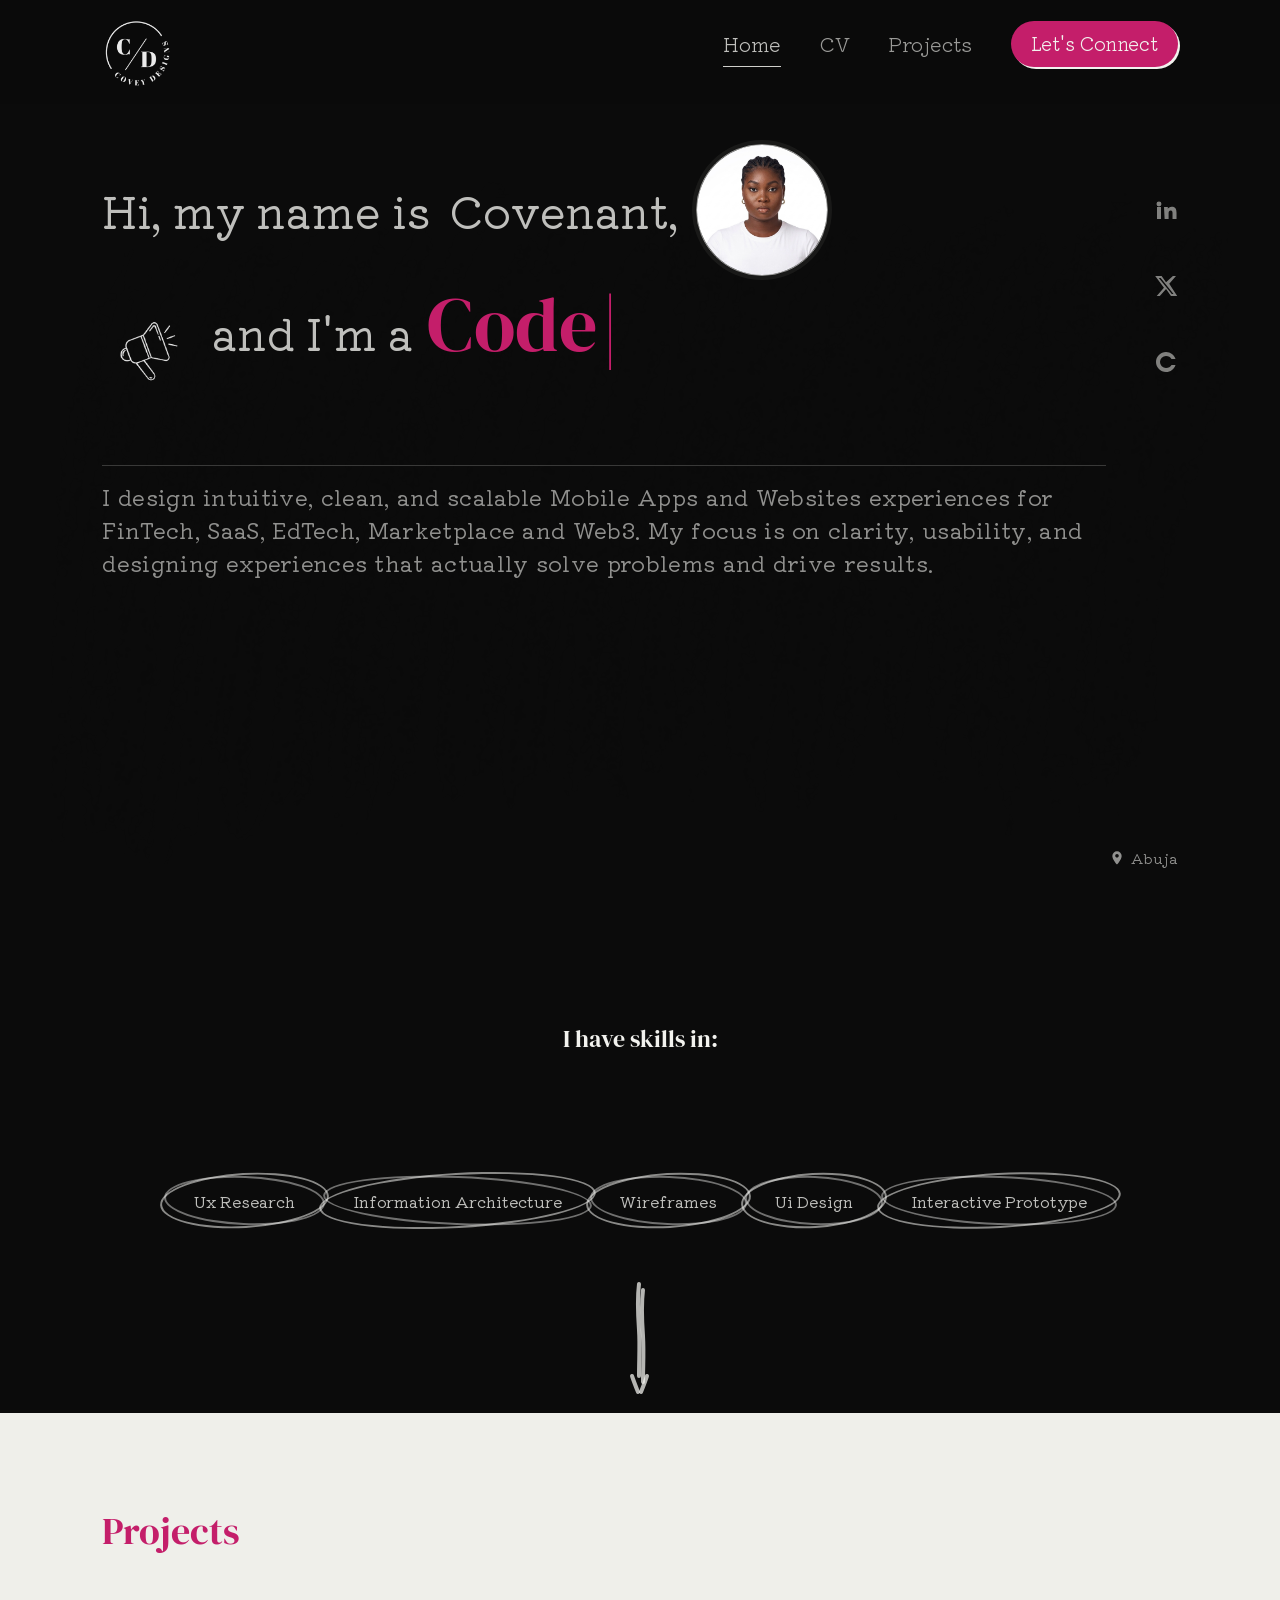
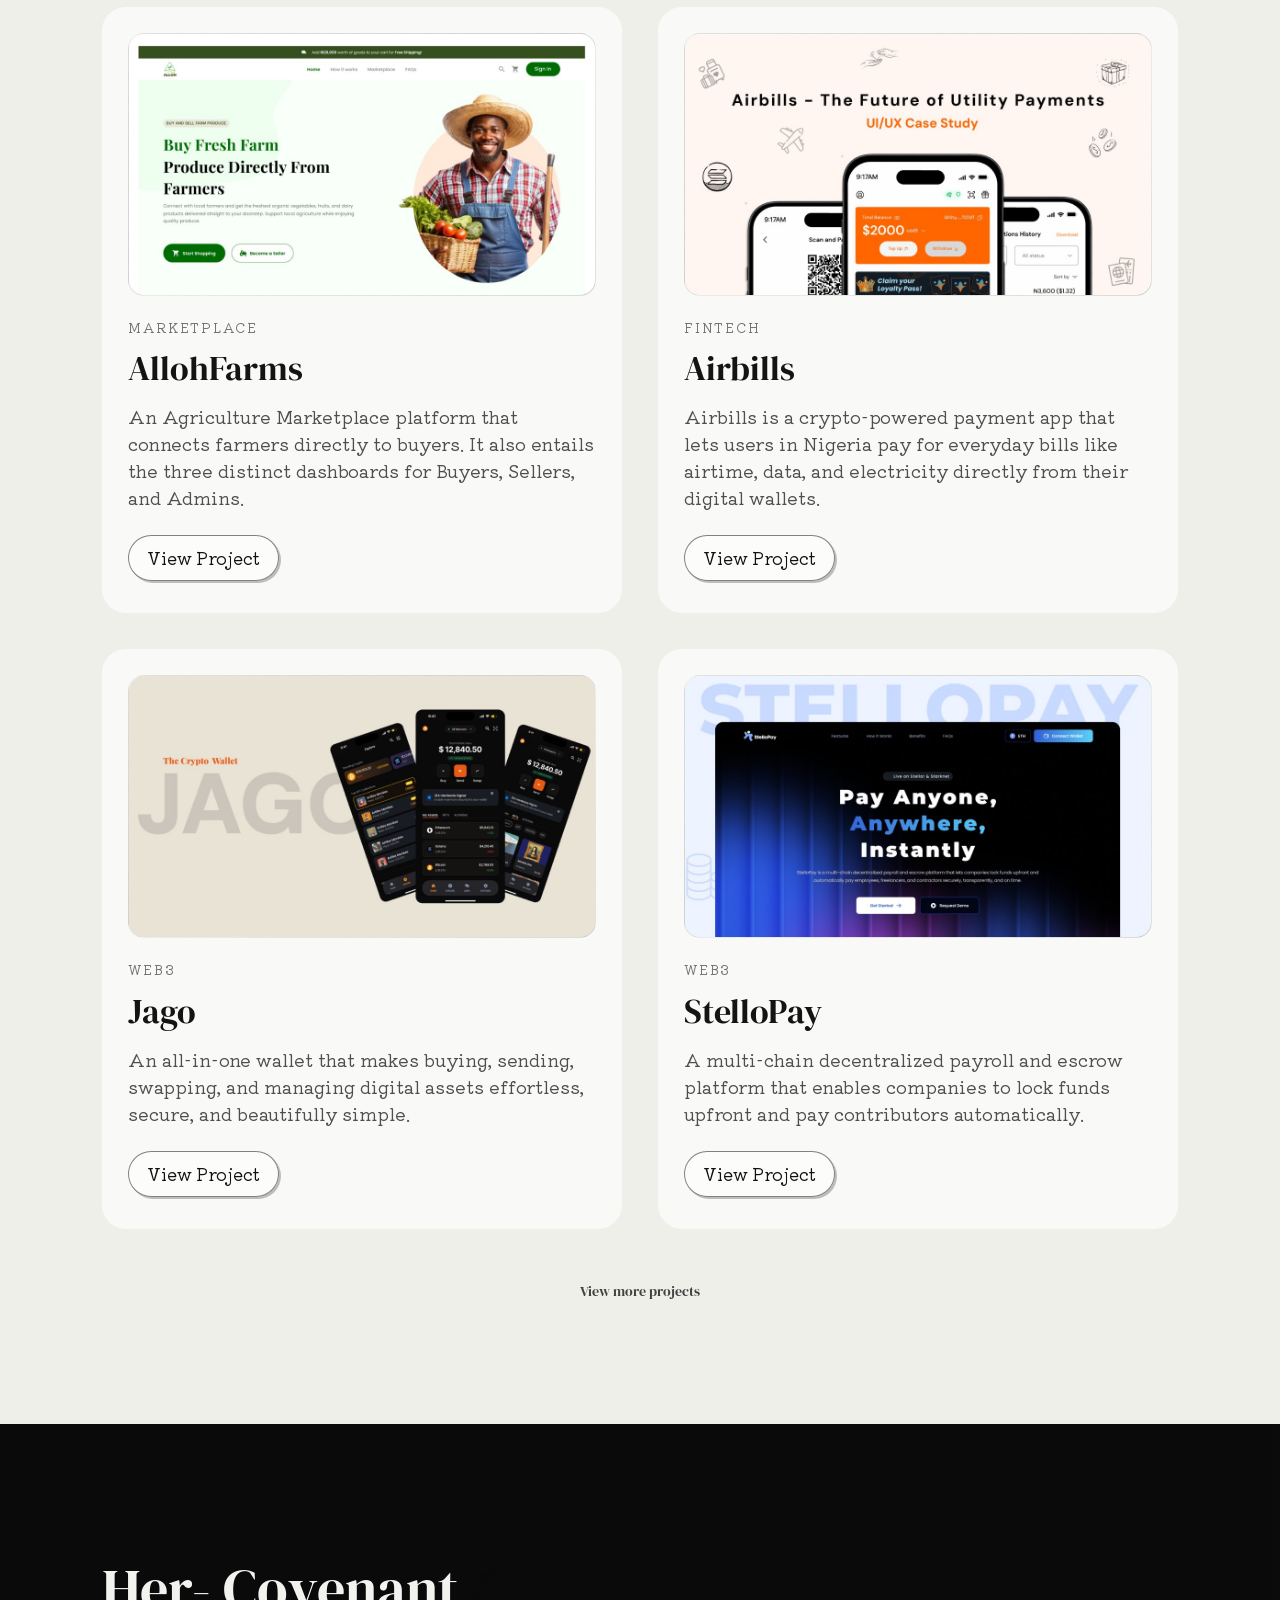
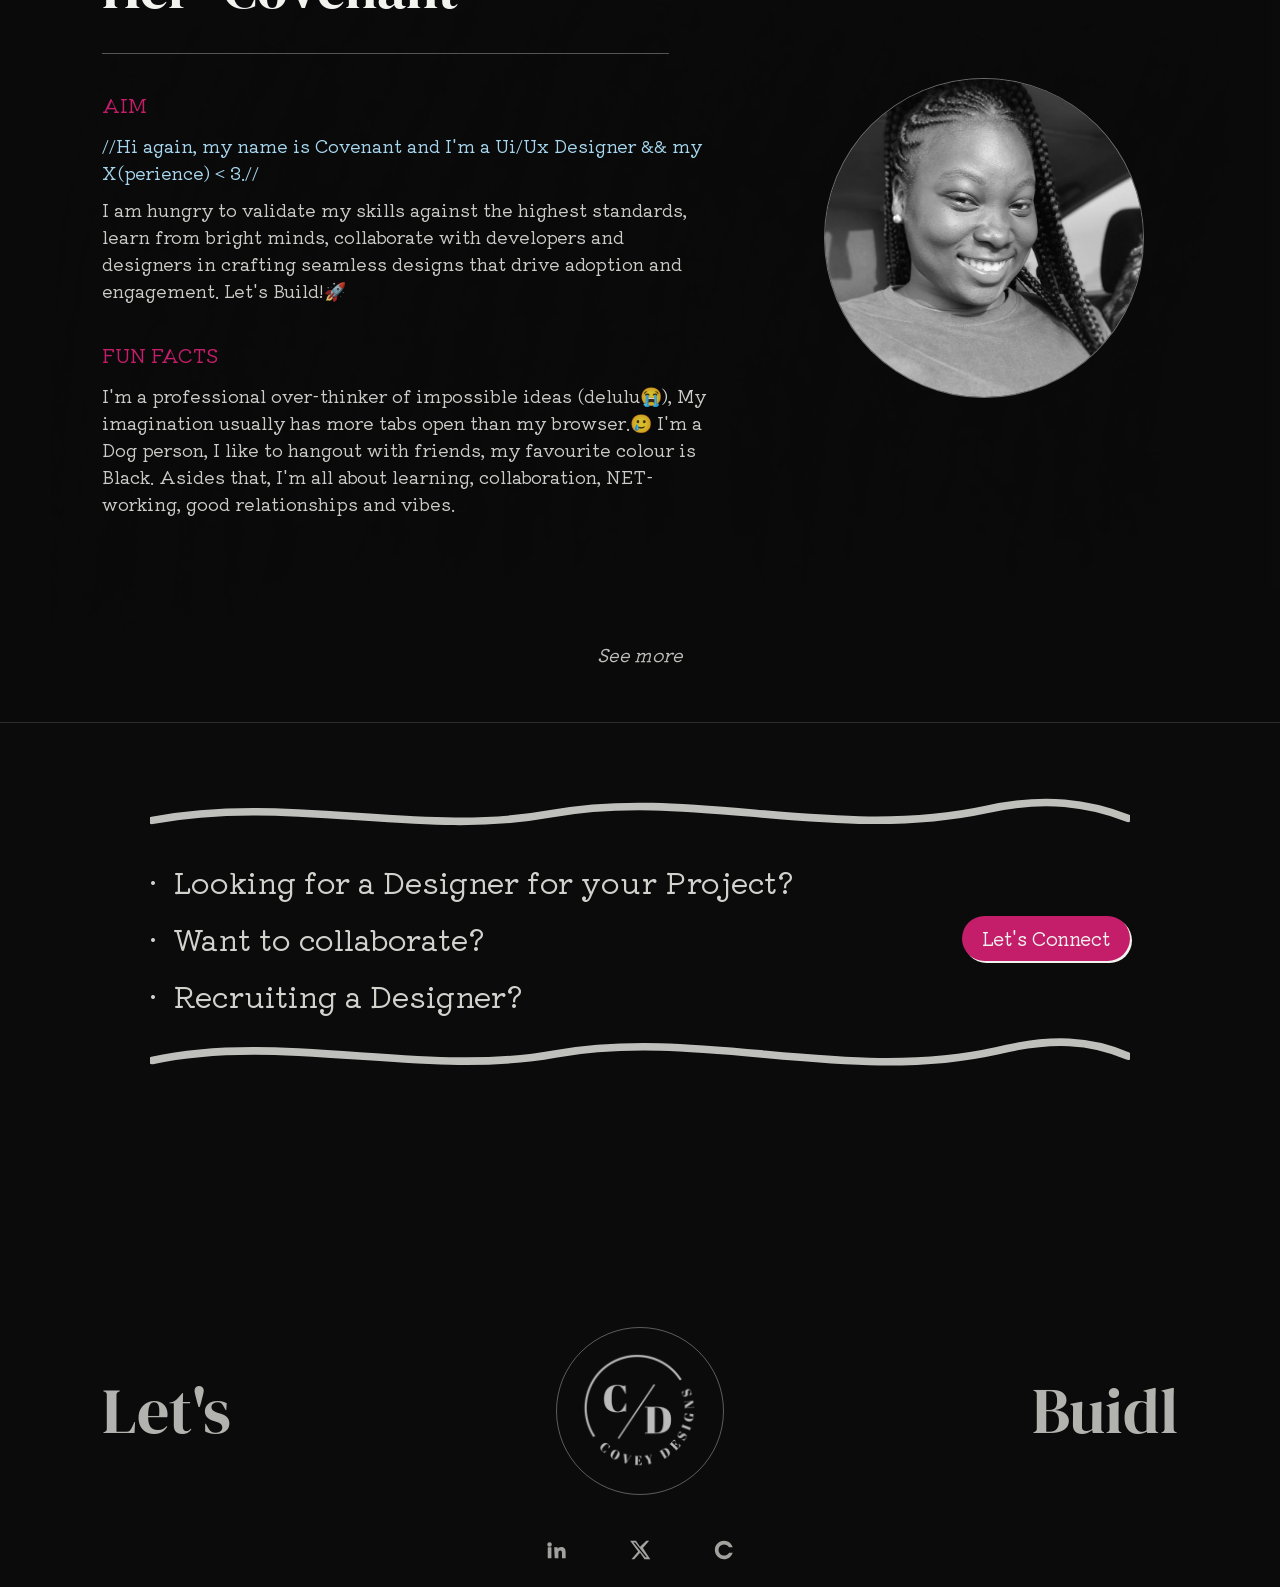
==== index.html @ ff54bf51 "Add Covey Designs logo as site favicon across all pages." ====
<!DOCTYPE html>
<html lang="en">
  <head>
    <meta charset="UTF-8" />
    <meta name="viewport" content="width=device-width, initial-scale=1.0, viewport-fit=cover" />
    <title>Covenant | UI/UX Designer</title>
    <link rel="icon" href="./assets/coveydesigns-logo.png" type="image/png" />
    <link rel="apple-touch-icon" href="./assets/coveydesigns-logo.png" />
    <link rel="preconnect" href="https://fonts.googleapis.com" />
    <link rel="preconnect" href="https://fonts.gstatic.com" crossorigin />
    <link
      href="https://fonts.googleapis.com/css2?family=DM+Serif+Display:ital@0;1&family=Kiwi+Maru:wght@300;400;500&display=swap"
      rel="stylesheet"
    />
    <link rel="stylesheet" href="styles.css?v=50" />
  </head>
  <body>
    <header class="top-nav">
      <a href="#" class="logo-link" aria-label="Covey Designs Home">
        <img
          src="./assets/coveydesigns-logo.png"
          alt="Covey Designs logo"
          class="logo"
        />
      </a>

      <button
        type="button"
        class="nav-toggle"
        aria-label="Open menu"
        aria-expanded="false"
        aria-controls="primary-nav"
      >
        <span class="nav-toggle__bar"></span>
        <span class="nav-toggle__bar"></span>
        <span class="nav-toggle__bar"></span>
      </button>
    </header>

    <div class="nav-backdrop" id="nav-backdrop" aria-hidden="true"></div>

    <nav class="top-nav__links" id="primary-nav" aria-label="Primary navigation">
      <a href="#home" class="nav-link active">Home</a>
      <a
        href="https://drive.google.com/file/d/1Qz6SO0UlporeJ1RCKKjLSuEBOJVM9Irz/view?usp=sharing"
        class="nav-link"
        target="_blank"
        rel="noopener noreferrer"
        >CV</a
      >
      <a href="./projects.html" class="nav-link">Projects</a>
      <a href="mailto:covenantzechariah001@gmail.com" class="connect-btn">Let's Connect</a>
    </nav>

    <section class="hero" id="home">
      <div class="hero__container">
        <main class="hero__content">
          <p class="intro-line">
            <span class="intro-line__lead">Hi, my name is</span>
            <span class="intro-line__name">Covenant,</span>
            <span class="avatar-chip-wrap">
              <span class="avatar-chip-flip" id="avatar-flip">
                <img
                  src="./assets/avatar-covenant.jpeg"
                  alt="Covenant portrait"
                  class="avatar-chip avatar-chip--front"
                />
                <img
                  src="./assets/avatar-covenant-alt.jpeg"
                  alt=""
                  class="avatar-chip avatar-chip--back"
                  aria-hidden="true"
                />
              </span>
            </span>
          </p>

          <div class="headline-wrap">
            <div class="chalk-speaker" aria-hidden="true">
              <img src="./assets/speaker.png" alt="" />
            </div>

            <div class="headline-block">
              <div class="headline-line">
                <p class="subline">and I'm a</p>
                <h1>
                  <span class="typewriter-text" id="typewriter-role" aria-live="polite">Ui/Ux Designer</span><span class="typewriter-cursor" aria-hidden="true">|</span>
                </h1>
              </div>
              <div class="arrow-line" aria-hidden="true">
                <span></span>
              </div>
            </div>
          </div>

          <div class="body-copy-wrap">
            <div class="body-copy-header">
              <div class="body-copy-line" aria-hidden="true"></div>
              <a href="mailto:covenantzechariah001@gmail.com" class="connect-btn hero__connect-btn">Let's Connect</a>
            </div>
            <p class="body-copy">
              I design intuitive, clean, and scalable Mobile Apps and Websites
              experiences for FinTech, SaaS, EdTech, Marketplace and Web3. My
              focus is on clarity, usability, and designing experiences that
              actually solve problems and drive results.
            </p>
          </div>
        </main>

        <div class="hero__bottom">
          <aside class="social-rail" aria-label="Social links">
            <a
              href="https://www.linkedin.com/in/covenant-zechariah-coveydesigns?utm_source=share&utm_campaign=share_via&utm_content=profile&utm_medium=ios_app"
              target="_blank"
              rel="noopener noreferrer"
              aria-label="LinkedIn"
            >
              <svg viewBox="0 0 24 24" role="presentation">
                <path
                  d="M4.98 3.5a2.48 2.48 0 1 0 0 4.96 2.48 2.48 0 0 0 0-4.96ZM3 9h4v12H3zM10 9h3.8v1.7h.1c.53-1 1.84-2.07 3.8-2.07 4.07 0 4.82 2.68 4.82 6.16V21h-4v-5.46c0-1.3-.03-2.97-1.81-2.97-1.82 0-2.1 1.42-2.1 2.88V21h-4z"
                />
              </svg>
            </a>
            <a
              href="https://x.com/covey_designs_?s=21"
              target="_blank"
              rel="noopener noreferrer"
              aria-label="X"
            >
              <svg viewBox="0 0 24 24" role="presentation">
                <path d="M18.9 2H22l-6.77 7.74L23.2 22h-6.25l-4.9-7.05L5.8 22H2.7l7.24-8.28L1.2 2h6.4l4.42 6.37L18.9 2Zm-1.1 18h1.73L6.67 3.9H4.8L17.8 20Z" />
              </svg>
            </a>
            <a
              href="https://contra.com/covenant_f2dl8ook?referralExperimentNid=DEFAULT_REFERRAL_PROGRAM&referrerUsername=covenant_f2dl8ook"
              target="_blank"
              rel="noopener noreferrer"
              aria-label="Contra"
            >
              <svg viewBox="0 0 24 24" role="presentation">
                <path d="M12 2C6.5 2 2 6.5 2 12s4.5 10 10 10c4.5 0 8.3-3 9.5-7.1h-4c-1 1.8-3 3.1-5.5 3.1A6 6 0 0 1 6 12a6 6 0 0 1 6-6c2.5 0 4.5 1.3 5.5 3.1h4C20.3 5 16.5 2 12 2Z" />
              </svg>
            </a>
          </aside>

          <div class="location-tag" aria-label="Location">
            <svg viewBox="0 0 24 24" role="presentation">
              <path
                d="M12 2a7 7 0 0 0-7 7c0 5.1 6.3 12.2 6.6 12.5.2.2.5.2.8 0 .3-.3 6.6-7.4 6.6-12.5a7 7 0 0 0-7-7Zm0 9.5A2.5 2.5 0 1 1 12 6a2.5 2.5 0 0 1 0 5.5Z"
              />
            </svg>
            <span>Abuja</span>
          </div>
        </div>
      </div>
    </section>

    <section class="skills-section" id="skills">
      <div class="skills-shell">
        <h2>I have skills in:</h2>

        <div class="skills-row">
          <p class="skill-pill">Ux Research</p>
          <p class="skill-pill">Information Architecture</p>
          <p class="skill-pill">Wireframes</p>
          <p class="skill-pill">Ui Design</p>
          <p class="skill-pill">Interactive Prototype</p>
        </div>

        <div class="skills-arrow-tail" aria-hidden="true">
          <svg viewBox="0 0 42 130" role="presentation">
            <path d="M20 6 C18 22, 19 38, 20 52 C21 66, 20 82, 20 98" />
            <path d="M24 12 C22 28, 23 44, 24 58 C25 74, 24 88, 24 104" />
            <path d="M13 98 C15 104, 17 109, 19 114" />
            <path d="M28 98 C26 104, 24 109, 22 114" />
          </svg>
        </div>
      </div>
    </section>

    <section class="projects-section" id="projects">
      <div class="projects-shell">
        <p class="projects-kicker">Projects</p>

        <div class="projects-grid">
          <article class="project-card">
            <div class="project-thumb">
              <img
                src="./assets/allohfarms-cover.png"
                alt="AllohFarms agriculture marketplace"
              />
            </div>
            <p class="project-tag">Marketplace</p>
            <h3>AllohFarms</h3>
            <p class="project-copy">
              An Agriculture Marketplace platform that connects farmers directly
              to buyers. It also entails the three distinct dashboards for
              Buyers, Sellers, and Admins.
            </p>
            <a href="case-studies/allohfarms.html" class="project-btn">View Project</a>
          </article>

          <article class="project-card">
            <div class="project-thumb">
              <img
                src="./assets/airbills-cover.png"
                alt="Airbills – The Future of Utility Payments"
              />
            </div>
            <p class="project-tag">FinTech</p>
            <h3>Airbills</h3>
            <p class="project-copy">
              Airbills is a crypto-powered payment app that lets users in Nigeria
              pay for everyday bills like airtime, data, and electricity directly
              from their digital wallets.
            </p>
            <a href="case-studies/airbills.html" class="project-btn">View Project</a>
          </article>

          <article class="project-card">
            <div class="project-thumb">
              <img
                src="./assets/jago-cover.png"
                alt="Jago – The Crypto Wallet"
              />
            </div>
            <p class="project-tag">Web3</p>
            <h3>Jago</h3>
            <p class="project-copy">
              An all-in-one wallet that makes buying, sending, swapping, and
              managing digital assets effortless, secure, and beautifully simple.
            </p>
            <a href="case-studies/jago.html" class="project-btn">View Project</a>
          </article>

          <article class="project-card">
            <div class="project-thumb">
              <img
                src="./assets/stellopay-cover.png"
                alt="StelloPay decentralized payroll platform"
              />
            </div>
            <p class="project-tag">Web3</p>
            <h3>StelloPay</h3>
            <p class="project-copy">
              A multi-chain decentralized payroll and escrow platform that
              enables companies to lock funds upfront and pay contributors
              automatically.
            </p>
            <a href="case-studies/stellopay.html" class="project-btn">View Project</a>
          </article>
        </div>

        <div class="projects-more-wrap">
          <a href="./projects.html" class="projects-more-link" id="view-more-projects">View more projects</a>
        </div>
      </div>
    </section>

    <section class="about-section" id="about">
      <div class="about-shell">
        <div class="about-left">
          <h2>Her- Covenant</h2>
          <div class="about-divider" aria-hidden="true"></div>

          <p class="about-label">AIM</p>
          <p class="about-lead">
            //Hi again, my name is Covenant and I'm a Ui/Ux Designer
            &amp;&amp; my X(perience) &lt; 3.//
          </p>
          <p class="about-copy">
            I am hungry to validate my skills against the highest standards,
            learn from bright minds, collaborate with developers and designers
            in crafting seamless designs that drive adoption and engagement.
            Let's Build!🚀
          </p>

          <p class="about-label">FUN FACTS</p>
          <p class="about-copy">
            I'm a professional over-thinker of impossible ideas (delulu😭), My
            imagination usually has more tabs open than my browser.🥲 I'm a Dog
            person, I like to hangout with friends, my favourite colour is Black. Asides that, I'm all about
            learning, collaboration, NET-working, good relationships and vibes.
          </p>
        </div>

        <div class="about-right">
          <div class="about-avatar-wrap">
            <img
              src="./assets/about-avatar.jpeg"
              alt="About Covenant portrait"
              class="about-avatar"
            />
          </div>
        </div>
      </div>

      <div class="about-see-more-wrap">
        <a href="./about.html" class="about-see-more">See more</a>
      </div>
    </section>

    <footer class="home-footer" id="contact">
      <div class="home-footer__shell">
        <div class="footer-cta-box">
          <svg class="footer-chalk-line top" viewBox="0 0 900 70" aria-hidden="true">
            <path
              d="M2 38 C128 14, 248 54, 368 32 C498 8, 628 58, 768 28 C822 16, 862 22, 898 36"
            />
          </svg>

          <div class="footer-cta-content">
            <div class="footer-cta-copy">
              <p>·&nbsp; Looking for a Designer for your Project?</p>
              <p>·&nbsp; Want to collaborate?</p>
              <p>·&nbsp; Recruiting a Designer?</p>
            </div>

            <div class="footer-cta-action">
              <a href="mailto:covenantzechariah001@gmail.com" class="footer-connect-btn">Let's Connect</a>
            </div>
          </div>

          <svg class="footer-chalk-line bottom" viewBox="0 0 900 70" aria-hidden="true">
            <path
              d="M2 39 C122 13, 252 55, 372 33 C508 9, 638 61, 778 30 C828 18, 864 20, 898 35"
            />
          </svg>
        </div>

        <div class="footer-brand-row">
          <p class="footer-brand-left">Let's</p>
          <div class="footer-brand-mark">
            <img src="./assets/coveydesigns-logo.png" alt="Covey Designs mark" />
          </div>
          <p class="footer-brand-right">Buidl</p>
        </div>

        <div class="footer-socials" aria-label="Footer social links">
          <a
            href="https://www.linkedin.com/in/covenant-zechariah-coveydesigns?utm_source=share&utm_campaign=share_via&utm_content=profile&utm_medium=ios_app"
            target="_blank"
            rel="noopener noreferrer"
            aria-label="LinkedIn"
          >
            <svg viewBox="0 0 24 24" role="presentation">
              <path
                d="M4.98 3.5a2.48 2.48 0 1 0 0 4.96 2.48 2.48 0 0 0 0-4.96ZM3 9h4v12H3zM10 9h3.8v1.7h.1c.53-1 1.84-2.07 3.8-2.07 4.07 0 4.82 2.68 4.82 6.16V21h-4v-5.46c0-1.3-.03-2.97-1.81-2.97-1.82 0-2.1 1.42-2.1 2.88V21h-4z"
              />
            </svg>
          </a>
          <a
            href="https://x.com/covey_designs_?s=21"
            target="_blank"
            rel="noopener noreferrer"
            aria-label="X"
          >
            <svg viewBox="0 0 24 24" role="presentation">
              <path d="M18.9 2H22l-6.77 7.74L23.2 22h-6.25l-4.9-7.05L5.8 22H2.7l7.24-8.28L1.2 2h6.4l4.42 6.37L18.9 2Zm-1.1 18h1.73L6.67 3.9H4.8L17.8 20Z" />
            </svg>
          </a>
          <a
            href="https://contra.com/covenant_f2dl8ook?referralExperimentNid=DEFAULT_REFERRAL_PROGRAM&referrerUsername=covenant_f2dl8ook"
            target="_blank"
            rel="noopener noreferrer"
            aria-label="Contra"
          >
            <svg viewBox="0 0 24 24" role="presentation">
              <path d="M12 2C6.5 2 2 6.5 2 12s4.5 10 10 10c4.5 0 8.3-3 9.5-7.1h-4c-1 1.8-3 3.1-5.5 3.1A6 6 0 0 1 6 12a6 6 0 0 1 6-6c2.5 0 4.5 1.3 5.5 3.1h4C20.3 5 16.5 2 12 2Z" />
            </svg>
          </a>
        </div>
      </div>
    </footer>

    <script>
      (function () {
        var flip = document.getElementById("avatar-flip");
        if (!flip || window.matchMedia("(prefers-reduced-motion: reduce)").matches) return;

        setInterval(function () {
          flip.classList.toggle("is-flipped");
        }, 8000);
      })();

      (function () {
        var roleEl = document.getElementById("typewriter-role");
        if (!roleEl) return;

        var roles = ["Ui/Ux Designer", "Code-Bender", "Vibe Coder", "Creative"];
        var roleIndex = 0;
        var charIndex = roles[0].length;
        var isDeleting = false;
        var isPaused = false;
        var typeSpeed = 78;
        var deleteSpeed = 42;
        var pauseMs = 3000;

        function tick() {
          if (isPaused) return;

          var current = roles[roleIndex];

          if (!isDeleting) {
            if (charIndex < current.length) {
              charIndex += 1;
              roleEl.textContent = current.slice(0, charIndex);
              setTimeout(tick, typeSpeed);
              return;
            }

            isPaused = true;
            setTimeout(function () {
              isPaused = false;
              isDeleting = true;
              tick();
            }, pauseMs);
            return;
          }

          if (charIndex > 0) {
            charIndex -= 1;
            roleEl.textContent = current.slice(0, charIndex);
            setTimeout(tick, deleteSpeed);
            return;
          }

          isDeleting = false;
          roleIndex = (roleIndex + 1) % roles.length;
          setTimeout(tick, typeSpeed);
        }

        roleEl.textContent = roles[0];
        charIndex = roles[0].length;
        isPaused = true;
        setTimeout(function () {
          isPaused = false;
          isDeleting = true;
          tick();
        }, pauseMs);
      })();

      const navLinks = document.querySelectorAll(".nav-link");
      navLinks.forEach((link) => {
        link.addEventListener("click", (event) => {
          const href = link.getAttribute("href");
          if (href && href.startsWith("#") && href.length > 1) {
            const target = document.querySelector(href);
            if (target) {
              event.preventDefault();
              target.scrollIntoView({ behavior: "smooth", block: "start" });
            }
          }

          navLinks.forEach((item) => item.classList.remove("active"));
          link.classList.add("active");
        });
      });

      const skillsSection = document.querySelector(".skills-section");
      if (skillsSection) {
        let scrollDropPlayed = false;

        function playSkillsDrop() {
          skillsSection.classList.remove("is-active");
          skillsSection.querySelectorAll(".skill-pill").forEach((pill) => {
            pill.style.animation = "none";
          });
          void skillsSection.offsetWidth;
          skillsSection.querySelectorAll(".skill-pill").forEach((pill) => {
            pill.style.animation = "";
          });
          skillsSection.classList.add("is-active");
        }

        function isNearSkillsSection() {
          const rect = skillsSection.getBoundingClientRect();
          const viewportHeight = window.innerHeight;
          return rect.top < viewportHeight * 0.82 && rect.bottom > viewportHeight * 0.12;
        }

        skillsSection.addEventListener("mouseenter", playSkillsDrop);

        const skillsObserver = new IntersectionObserver(
          (entries) => {
            entries.forEach((entry) => {
              if (!entry.isIntersecting || scrollDropPlayed) {
                return;
              }

              const scrollingDown =
                window.scrollY > 0 && entry.boundingClientRect.top > 0;

              if (scrollingDown || isNearSkillsSection()) {
                playSkillsDrop();
                scrollDropPlayed = true;
              }
            });
          },
          {
            rootMargin: "120px 0px -8% 0px",
            threshold: 0.12,
          }
        );

        skillsObserver.observe(skillsSection);

        if (isNearSkillsSection()) {
          playSkillsDrop();
          scrollDropPlayed = true;
        }
      }

      const projectsSection = document.querySelector(".projects-section");
      if (projectsSection) {
        const projectsObserver = new IntersectionObserver(
          (entries) => {
            entries.forEach((entry) => {
              if (entry.isIntersecting) {
                entry.target.classList.add("is-visible");
                projectsObserver.unobserve(entry.target);
              }
            });
          },
          { threshold: 0.12, rootMargin: "0px 0px -6% 0px" }
        );
        projectsObserver.observe(projectsSection);
      }

      /* Ensure View more projects navigates on mobile */
      var viewMore = document.getElementById("view-more-projects");
      if (viewMore) {
        viewMore.addEventListener("click", function (e) {
          e.preventDefault();
          e.stopPropagation();
          window.location.assign(viewMore.getAttribute("href") || "./projects.html");
        });
      }

      (function () {
        var toggle = document.querySelector(".nav-toggle");
        var nav = document.getElementById("primary-nav");
        var backdrop = document.getElementById("nav-backdrop");
        if (!toggle || !nav) return;

        function closeMenu() {
          toggle.setAttribute("aria-expanded", "false");
          toggle.setAttribute("aria-label", "Open menu");
          nav.classList.remove("is-open");
          if (backdrop) {
            backdrop.classList.remove("is-visible");
            backdrop.setAttribute("aria-hidden", "true");
          }
          document.body.style.overflow = "";
        }

        function openMenu() {
          toggle.setAttribute("aria-expanded", "true");
          toggle.setAttribute("aria-label", "Close menu");
          nav.classList.add("is-open");
          if (backdrop) {
            backdrop.classList.add("is-visible");
            backdrop.setAttribute("aria-hidden", "false");
          }
          document.body.style.overflow = "hidden";
        }

        toggle.addEventListener("click", function () {
          if (nav.classList.contains("is-open")) closeMenu();
          else openMenu();
        });

        if (backdrop) backdrop.addEventListener("click", closeMenu);

        nav.querySelectorAll("a").forEach(function (link) {
          link.addEventListener("click", closeMenu);
        });
      })();
    </script>
  </body>
</html>
---- styles.css ----
:root {
  --bg: #0b0b0b;
  --chalk: #f2f2ee;
  --chalk-soft: rgba(242, 242, 238, 0.78);
  --chalk-muted: rgba(242, 242, 238, 0.58);
  --chalk-line: rgba(242, 242, 238, 0.46);
  --page-padding: clamp(40px, 8vw, 160px);
  --connect-pink: #c41e6a;
  --connect-pink-hover: #d42a78;
  --airbills-orange: #f0670a;
  --allohfarms-green: #2f6b45;
  --jago-orange: #f97316;
  --stellopay-blue: #1d8fe8;
  --val-pink: #e11d74;
  --starknet-purple: #7c3aed;
  --transver-teal: #0d9488;
  --leading-body: 1.5;
}

*,
*::before,
*::after {
  box-sizing: border-box;
}

html {
  overflow-x: hidden;
  width: 100%;
  scroll-behavior: smooth;
}

body {
  margin: 0;
  background: var(--bg);
  color: var(--chalk);
  font-family: "Kiwi Maru", serif;
  line-height: var(--leading-body);
  overflow-x: hidden;
  width: 100%;
  min-height: 100vh;
}

p,
.about-copy,
.about-lead,
.hero__body-copy,
.project-copy,
.projects-page-hero__lead,
.footer-cta-copy p,
.about-pity-line {
  line-height: var(--leading-body);
}

img,
video {
  max-width: 100%;
  height: auto;
}

section {
  width: 100%;
  max-width: 100%;
  overflow-x: hidden;
}

section[id] {
  scroll-margin-top: 96px;
}

a {
  color: inherit;
  text-decoration: none;
}

.hero {
  min-height: 100vh;
  position: relative;
  overflow-x: hidden;
  overflow-y: visible;
}

.hero::before {
  content: "";
  position: absolute;
  left: 4%;
  right: 4%;
  top: 17%;
  bottom: 4%;
  background: url("./assets/chalk-bg.png") center center / cover no-repeat;
  opacity: 0.2;
  pointer-events: none;
}

.hero__container {
  position: relative;
  min-height: 100vh;
  width: 100%;
  max-width: 100%;
  margin-inline: 0;
  padding-inline: var(--page-padding);
  padding-top: 40px;
  padding-bottom: 48px;
  display: grid;
  grid-template-columns: repeat(12, minmax(0, 1fr));
  grid-template-rows: auto 1fr;
}

.top-nav {
  grid-column: 1 / -1;
  position: fixed;
  top: 0;
  left: 0;
  right: 0;
  width: 100%;
  max-width: 100%;
  display: flex;
  justify-content: space-between;
  align-items: center;
  gap: 24px;
  padding: 18px var(--page-padding) 14px;
  background: rgba(11, 11, 11, 0.94);
  z-index: 50;
  overflow: visible;
}

@media (min-width: 901px) {
  .top-nav {
    backdrop-filter: blur(6px);
    -webkit-backdrop-filter: blur(6px);
  }

  .top-nav__links {
    position: fixed;
    top: 0;
    right: var(--page-padding);
    left: auto;
    bottom: auto;
    width: auto;
    height: 88px;
    padding: 0;
    background: transparent;
    transform: none;
    visibility: visible;
    pointer-events: auto;
    overflow: visible;
    z-index: 51;
    display: flex;
    flex-direction: row;
    align-items: center;
  }
}

.logo-link {
  display: flex;
  align-items: center;
  flex-shrink: 0;
  margin-inline-start: 0;
}

.logo {
  display: block;
  width: min(208px, 36vw);
  max-height: 72px;
  height: auto;
  object-fit: contain;
  object-position: left center;
  opacity: 0.92;
  filter: grayscale(1) contrast(1.1) brightness(1.05);
}

.top-nav__links {
  display: flex;
  align-items: center;
  gap: clamp(14px, 3vw, 40px);
  font-size: clamp(15px, 1.6vw, 20px);
  font-weight: 300;
  color: var(--chalk-soft);
  flex-shrink: 1;
  min-width: 0;
}

.nav-link {
  position: relative;
  opacity: 0.8;
  transition: opacity 0.2s ease;
}

.nav-link:hover {
  opacity: 1;
}

.nav-link.active {
  opacity: 1;
}

.nav-link.active::after {
  content: "";
  position: absolute;
  left: 0;
  bottom: -8px;
  width: 100%;
  height: 1.5px;
  background: rgba(242, 242, 238, 0.85);
}

.connect-btn,
.footer-connect-btn {
  border: none;
  border-radius: 999px;
  padding: 8px 20px 9px;
  position: relative;
  font-size: clamp(15px, 1.5vw, 19px);
  overflow: hidden;
  background: var(--connect-pink);
  color: var(--chalk);
  box-shadow: 2px 2px 0 var(--chalk);
  animation: connectShake 5s ease-in-out 3s infinite;
}

.connect-btn {
  flex-shrink: 0;
  white-space: nowrap;
}

/* Mobile hamburger */
.nav-toggle {
  display: none;
  flex-direction: column;
  justify-content: center;
  align-items: center;
  gap: 5px;
  width: 44px;
  height: 44px;
  padding: 0;
  margin-left: auto;
  background: transparent;
  border: 1px solid rgba(242, 242, 238, 0.2);
  border-radius: 10px;
  cursor: pointer;
  z-index: 70;
  flex-shrink: 0;
}

.nav-toggle__bar {
  display: block;
  width: 20px;
  height: 2px;
  background: var(--chalk);
  border-radius: 2px;
  transition: transform 0.25s ease, opacity 0.25s ease;
}

.nav-toggle[aria-expanded="true"] .nav-toggle__bar:nth-child(1) {
  transform: translateY(7px) rotate(45deg);
}

.nav-toggle[aria-expanded="true"] .nav-toggle__bar:nth-child(2) {
  opacity: 0;
}

.nav-toggle[aria-expanded="true"] .nav-toggle__bar:nth-child(3) {
  transform: translateY(-7px) rotate(-45deg);
}

.nav-backdrop {
  display: none;
}

.connect-btn:hover,
.footer-connect-btn:hover {
  background: var(--connect-pink-hover);
}

.connect-btn::after,
.footer-connect-btn::after {
  content: "";
  position: absolute;
  top: -40%;
  left: -24%;
  width: 34%;
  height: 190%;
  border-radius: 999px;
  background: linear-gradient(
    110deg,
    rgba(255, 255, 255, 0) 0%,
    rgba(255, 255, 255, 0.32) 48%,
    rgba(255, 255, 255, 0) 100%
  );
  pointer-events: none;
  transform: translateX(-260%) rotate(12deg);
  animation: connectSheen 3s ease-in-out infinite;
}

.hero__content {
  grid-column: 1 / 11;
  align-self: start;
  padding-top: 128px;
  position: relative;
  z-index: 1;
  min-width: 0;
  max-width: 100%;
}

.intro-line {
  margin: 0;
  font-size: clamp(28px, 3.6vw, 44px);
  line-height: 1.28;
  font-weight: 400;
  color: var(--chalk-soft);
  display: flex;
  align-items: center;
  flex-wrap: wrap;
  gap: 18px;
}

.headline-wrap {
  margin-top: 10px;
  margin-left: 0;
  display: flex;
  align-items: flex-start;
  flex-wrap: wrap;
  gap: 14px;
  max-width: 100%;
}

.chalk-speaker {
  width: 96px;
  margin-top: 24px;
  opacity: 0.9;
}

.chalk-speaker img {
  display: block;
  width: 100%;
  height: auto;
}

.headline-block {
  max-width: 100%;
  min-width: 0;
}

.subline {
  margin: 0;
  font-family: "Kiwi Maru", serif;
  font-size: clamp(28px, 3.6vw, 44px);
  line-height: 1.28;
  font-weight: 400;
  color: var(--chalk-soft);
}

.headline-block h1 {
  margin: 0;
  font-family: "DM Serif Display", serif;
  font-size: clamp(42px, 6vw, 76px);
  line-height: 1;
  font-weight: 400;
  color: var(--connect-pink);
  letter-spacing: 0.2px;
  overflow-wrap: anywhere;
}

.typewriter-text {
  display: inline;
}

.typewriter-cursor {
  display: inline-block;
  margin-left: 2px;
  color: var(--connect-pink);
  animation: typewriterBlink 0.9s step-end infinite;
}

@keyframes typewriterBlink {
  0%,
  100% {
    opacity: 1;
  }
  50% {
    opacity: 0;
  }
}

.hero__connect-btn {
  display: inline-block;
  flex-shrink: 0;
  text-decoration: none;
  font-size: clamp(18px, 1.9vw, 24px);
  padding: 12px 30px 13px;
}

.headline-line {
  display: flex;
  align-items: baseline;
  gap: 14px;
  flex-wrap: wrap;
}

.arrow-line {
  display: none;
}

.arrow-line span {
  display: block;
  width: 100%;
  border-top: 1.4px solid var(--chalk-line);
  position: relative;
}

.arrow-line span::after {
  content: "";
  position: absolute;
  top: -5px;
  right: 0;
  border-top: 5px solid transparent;
  border-bottom: 5px solid transparent;
  border-left: 9px solid var(--chalk-line);
}

.body-copy-wrap {
  margin-top: 88px;
  margin-left: 0;
  position: relative;
  max-width: 960px;
  padding-right: 20px;
}

.body-copy-header {
  display: flex;
  align-items: center;
  gap: 28px 36px;
  margin-bottom: 14px;
  max-width: min(920px, 100%);
}

.body-copy-line {
  flex: 1 1 auto;
  width: min(560px, 68%);
  max-width: 100%;
  border-top: 1px solid rgba(242, 242, 238, 0.2);
}

.body-copy {
  margin: 0;
  max-width: min(820px, 92%);
  font-size: 22px;
  line-height: var(--leading-body);
  letter-spacing: 0.015em;
  word-spacing: 0.04em;
  font-weight: 400;
  color: var(--chalk-muted);
}

.social-rail {
  position: absolute;
  top: 22%;
  right: var(--page-padding);
  display: flex;
  flex-direction: column;
  gap: 52px;
  z-index: 10;
}

.social-rail a {
  width: 24px;
  height: 24px;
  display: flex;
  align-items: center;
  justify-content: center;
  flex-shrink: 0;
  opacity: 0.66;
  transition: opacity 0.2s ease, transform 0.2s ease;
}

.social-rail a:hover {
  opacity: 1;
  transform: translateX(-2px);
}

.social-rail svg {
  display: block;
  width: 24px;
  height: 24px;
  flex-shrink: 0;
  fill: var(--chalk-soft);
}

.location-tag svg {
  display: block;
  width: 16px;
  height: 16px;
  flex-shrink: 0;
  fill: var(--chalk-soft);
  opacity: 0.75;
}

.location-tag {
  position: absolute;
  bottom: 32px;
  right: var(--page-padding);
  display: flex;
  align-items: center;
  gap: 6px;
  font-size: 14px;
  color: var(--chalk-muted);
  z-index: 5;
}

.location-tag svg {
  width: 16px;
  height: 16px;
  opacity: 0.75;
}

.hero__bottom {
  display: contents;
}

.skills-section {
  position: relative;
  min-height: 52vh;
  border-top: 0;
  background: var(--bg);
  overflow-x: clip;
  overflow-y: visible;
}

.skills-shell {
  width: 100%;
  max-width: 100%;
  margin-inline: 0;
  padding-inline: var(--page-padding);
  padding-top: 126px;
  min-height: 52vh;
  display: flex;
  flex-direction: column;
  align-items: center;
}

.skills-shell h2 {
  margin: 0;
  font-family: "DM Serif Display", serif;
  font-size: 24px;
  line-height: 1.08;
  font-weight: 400;
  color: var(--chalk);
}

.skills-row {
  margin-top: 70px;
  width: 100%;
  max-width: 100%;
  min-height: 200px;
  display: flex;
  justify-content: center;
  align-items: flex-end;
  flex-wrap: wrap;
  gap: 8px 18px;
  padding-inline: 8px;
  padding-bottom: 8px;
  overflow: visible;
}

.skill-pill {
  margin: 0;
  padding: 10px 20px 9px;
  position: relative;
  font-size: 16px;
  color: var(--chalk-soft);
  white-space: nowrap;
  line-height: 1;
  background: transparent;
  opacity: 0;
  transform: translateY(-280px);
  will-change: transform, opacity;
}

.skill-pill::before,
.skill-pill::after {
  content: "";
  position: absolute;
  inset: -9px -13px;
  border: 2.4px solid rgba(242, 242, 238, 0.68);
  border-radius: 50%;
  pointer-events: none;
}

.skill-pill::before {
  inset: -10px -14px;
  border-width: 2px;
  border-color: rgba(242, 242, 238, 0.55);
  transform: rotate(-3.2deg);
}

.skill-pill::after {
  inset: -7px -10px;
  border-color: rgba(242, 242, 238, 0.44);
  transform: rotate(2.2deg);
}

.skills-section.is-active .skill-pill {
  animation: skillDrop 0.9s cubic-bezier(0.22, 1.15, 0.36, 1) forwards;
}

.skills-section.is-active .skill-pill:nth-child(1) {
  animation-delay: 0.05s;
}

.skills-section.is-active .skill-pill:nth-child(2) {
  animation-delay: 0.22s;
}

.skills-section.is-active .skill-pill:nth-child(3) {
  animation-delay: 0.39s;
}

.skills-section.is-active .skill-pill:nth-child(4) {
  animation-delay: 0.56s;
}

.skills-section.is-active .skill-pill:nth-child(5) {
  animation-delay: 0.73s;
}

@keyframes skillDrop {
  0% {
    opacity: 0;
    transform: translateY(-280px) rotate(-6deg);
  }
  62% {
    opacity: 1;
    transform: translateY(14px) rotate(2deg);
  }
  78% {
    transform: translateY(-7px) rotate(-1deg);
  }
  90% {
    transform: translateY(3px) rotate(0.5deg);
  }
  100% {
    opacity: 1;
    transform: translateY(0) rotate(0deg);
  }
}

.skills-arrow-tail {
  margin-top: 52px;
}

.skills-arrow-tail svg {
  width: 42px;
  height: 130px;
}

.skills-arrow-tail path {
  fill: none;
  stroke: rgba(242, 242, 238, 0.74);
  stroke-width: 4;
  stroke-linecap: round;
  stroke-linejoin: round;
}

.projects-section {
  background: #efefea;
  color: #101010;
  padding: 98px 0 110px;
  overflow-x: clip;
}

.projects-shell {
  width: 100%;
  max-width: 100%;
  margin-inline: 0;
  padding-inline: var(--page-padding);
}

.projects-kicker {
  margin: 0;
  font-family: "DM Serif Display", serif;
  font-size: 38px;
  line-height: 1.1;
  color: var(--connect-pink);
}

.projects-grid {
  margin-top: 54px;
  display: grid;
  grid-template-columns: repeat(2, minmax(0, 1fr));
  gap: 36px;
}

.project-card {
  background: rgba(255, 255, 255, 0.62);
  border: none;
  border-radius: 24px;
  padding: 26px 26px 32px;
  display: flex;
  flex-direction: column;
  min-height: 520px;
  min-width: 0;
  overflow: hidden;
  opacity: 0;
  transform: translateY(22px);
  box-shadow: none;
  transition:
    transform 0.45s ease,
    box-shadow 0.45s ease;
}

.projects-section.is-visible .project-card {
  animation: projectCardReveal 0.75s ease-out forwards;
}

.projects-section.is-visible .project-card:nth-child(1) {
  animation-delay: 0.06s;
}

.projects-section.is-visible .project-card:nth-child(2) {
  animation-delay: 0.16s;
}

.projects-section.is-visible .project-card:nth-child(3) {
  animation-delay: 0.26s;
}

.projects-section.is-visible .project-card:nth-child(4) {
  animation-delay: 0.36s;
}

@media (min-width: 1201px) {
  .project-card:hover {
    transform: translateY(-5px);
    box-shadow:
      0 14px 30px rgba(196, 30, 106, 0.14),
      0 0 0 2px var(--connect-pink);
  }
}

@media (max-width: 1200px) {
  .project-card {
    box-shadow:
      0 10px 24px rgba(196, 30, 106, 0.1),
      0 0 0 2px rgba(196, 30, 106, 0.34);
  }
}

@keyframes projectCardReveal {
  0% {
    opacity: 0;
    transform: translateY(22px);
  }
  100% {
    opacity: 1;
    transform: translateY(0);
  }
}

.project-thumb {
  position: relative;
  width: 100%;
  max-width: 100%;
  aspect-ratio: 16 / 9;
  border-radius: 16px;
  margin-bottom: 22px;
  border: 1px solid rgba(16, 16, 16, 0.08);
  background:
    linear-gradient(140deg, rgba(255, 255, 255, 0.85), rgba(216, 216, 212, 0.7)),
    repeating-linear-gradient(
      45deg,
      rgba(16, 16, 16, 0.04) 0 8px,
      rgba(255, 255, 255, 0) 8px 16px
    );
  overflow: hidden;
  flex-shrink: 0;
  isolation: isolate;
}

.project-thumb img {
  position: absolute;
  inset: 0;
  display: block;
  width: 100%;
  height: 100%;
  max-width: 100%;
  object-fit: cover;
  object-position: center;
}

.project-tag {
  margin: 0;
  font-size: 13px;
  text-transform: uppercase;
  letter-spacing: 0.14em;
  color: rgba(16, 16, 16, 0.58);
}

.project-card h3 {
  margin: 14px 0 16px;
  font-family: "DM Serif Display", serif;
  font-size: 34px;
  line-height: 1.05;
  font-weight: 400;
  color: #141414;
}

.project-copy {
  margin: 0 0 24px;
  max-width: 520px;
  font-size: 18px;
  line-height: var(--leading-body);
  color: rgba(17, 17, 17, 0.74);
}

.project-btn,
.projects-more-btn {
  margin-top: auto;
  align-self: flex-start;
  display: inline-flex;
  align-items: center;
  border: 1px solid rgba(17, 17, 17, 0.52);
  border-radius: 999px;
  padding: 9px 18px 10px;
  color: #111111;
  font-size: 17px;
  box-shadow: 2px 2px 0 rgba(17, 17, 17, 0.26);
  background: rgba(255, 255, 255, 0.45);
  transition:
    transform 0.25s ease,
    background 0.25s ease,
    color 0.25s ease,
    border-color 0.25s ease,
    box-shadow 0.25s ease,
    padding 0.25s ease;
}

@media (min-width: 1201px) {
  .project-card:nth-child(1) .project-btn:hover,
  .project-card:nth-child(1) .project-btn:active {
    background: var(--airbills-orange);
    border-color: var(--airbills-orange);
    color: #ffffff;
    box-shadow: 2px 2px 0 rgba(240, 103, 10, 0.42);
    transform: scale(1.08);
    padding: 11px 22px 12px;
  }

  .project-card:nth-child(2) .project-btn:hover,
  .project-card:nth-child(2) .project-btn:active {
    background: var(--allohfarms-green);
    border-color: var(--allohfarms-green);
    color: #ffffff;
    box-shadow: 2px 2px 0 rgba(47, 107, 69, 0.42);
    transform: scale(1.08);
    padding: 11px 22px 12px;
  }

  .project-card:nth-child(3) .project-btn:hover,
  .project-card:nth-child(3) .project-btn:active {
    background: var(--jago-orange);
    border-color: var(--jago-orange);
    color: #ffffff;
    box-shadow: 2px 2px 0 rgba(249, 115, 22, 0.42);
    transform: scale(1.08);
    padding: 11px 22px 12px;
  }

  .project-card:nth-child(4) .project-btn:hover,
  .project-card:nth-child(4) .project-btn:active {
    background: var(--stellopay-blue);
    border-color: var(--stellopay-blue);
    color: #ffffff;
    box-shadow: 2px 2px 0 rgba(29, 143, 232, 0.42);
    transform: scale(1.08);
    padding: 11px 22px 12px;
  }
}

@media (max-width: 1200px) {
  .project-card:nth-child(1) .project-btn:active {
    background: var(--airbills-orange);
    border-color: var(--airbills-orange);
    color: #ffffff;
    box-shadow: 2px 2px 0 rgba(240, 103, 10, 0.42);
    transition-duration: 0.12s;
  }

  .project-card:nth-child(2) .project-btn:active {
    background: var(--allohfarms-green);
    border-color: var(--allohfarms-green);
    color: #ffffff;
    box-shadow: 2px 2px 0 rgba(47, 107, 69, 0.42);
    transition-duration: 0.12s;
  }

  .project-card:nth-child(3) .project-btn:active {
    background: var(--jago-orange);
    border-color: var(--jago-orange);
    color: #ffffff;
    box-shadow: 2px 2px 0 rgba(249, 115, 22, 0.42);
    transition-duration: 0.12s;
  }

  .project-card:nth-child(4) .project-btn:active {
    background: var(--stellopay-blue);
    border-color: var(--stellopay-blue);
    color: #ffffff;
    box-shadow: 2px 2px 0 rgba(29, 143, 232, 0.42);
    transition-duration: 0.12s;
  }
}

.project-btn::after,
.projects-more-btn::after {
  content: none;
}

.projects-more-wrap {
  position: relative;
  z-index: 5;
  margin-top: 40px;
  display: flex;
  justify-content: center;
  pointer-events: auto;
}

.projects-more-link {
  position: relative;
  z-index: 6;
  display: inline-block;
  padding: 12px 16px;
  font-family: "DM Serif Display", serif;
  font-size: 14px;
  font-weight: 400;
  color: rgba(22, 22, 22, 0.8);
  text-decoration: none;
  pointer-events: auto;
  -webkit-tap-highlight-color: rgba(196, 30, 106, 0.2);
  touch-action: manipulation;
  cursor: pointer;
}

.projects-more-link:hover {
  color: var(--connect-pink);
  text-decoration: underline;
  text-underline-offset: 4px;
}

/* ── All projects page ── */
.projects-page {
  background: #0b0b0b;
}

.projects-page-hero {
  padding: clamp(120px, 16vw, 180px) var(--page-padding) clamp(48px, 8vw, 72px);
  background: #0b0b0b;
  color: var(--chalk);
  border-bottom: 1px solid rgba(242, 242, 238, 0.08);
}

.projects-page-hero__inner {
  max-width: 720px;
}

.projects-page-back {
  display: inline-block;
  margin-bottom: 28px;
  font-size: 14px;
  color: var(--chalk-muted);
  transition: color 0.2s ease;
}

.projects-page-back:hover {
  color: var(--chalk);
}

.projects-page-hero__eyebrow {
  margin: 0 0 12px;
  font-size: 12px;
  font-weight: 500;
  letter-spacing: 0.14em;
  text-transform: uppercase;
  color: var(--connect-pink);
}

.projects-page-hero h1 {
  margin: 0 0 20px;
  font-family: "DM Serif Display", serif;
  font-size: clamp(2.5rem, 6vw, 4rem);
  font-weight: 400;
  line-height: 1.05;
  letter-spacing: -0.02em;
}

.projects-page-hero__lead {
  margin: 0;
  max-width: 52ch;
  font-size: clamp(1rem, 2vw, 1.125rem);
  line-height: var(--leading-body);
  color: var(--chalk-soft);
}

.projects-section--page {
  padding-top: clamp(64px, 10vw, 96px);
}

.projects-section--page .project-card {
  opacity: 1;
  transform: none;
  animation: none;
}

.projects-grid--all {
  grid-template-columns: repeat(2, minmax(0, 1fr));
}

/* Same pink stroke as homepage cards - desktop hover, mobile always on */
@media (min-width: 1201px) {
  .projects-section--page .project-card:hover {
    transform: translateY(-5px);
    box-shadow:
      0 14px 30px rgba(196, 30, 106, 0.14),
      0 0 0 2px var(--connect-pink);
  }

  .projects-grid--all .project-card:nth-child(5) .project-btn:hover,
  .projects-grid--all .project-card:nth-child(5) .project-btn:active {
    background: var(--val-pink);
    border-color: var(--val-pink);
    color: #ffffff;
    box-shadow: 2px 2px 0 rgba(225, 29, 116, 0.42);
    transform: scale(1.08);
    padding: 11px 22px 12px;
  }

  .projects-grid--all .project-card:nth-child(6) .project-btn:hover,
  .projects-grid--all .project-card:nth-child(6) .project-btn:active {
    background: var(--starknet-purple);
    border-color: var(--starknet-purple);
    color: #ffffff;
    box-shadow: 2px 2px 0 rgba(124, 58, 237, 0.42);
    transform: scale(1.08);
    padding: 11px 22px 12px;
  }

  .projects-grid--all .project-card:nth-child(7) .project-btn:hover,
  .projects-grid--all .project-card:nth-child(7) .project-btn:active {
    background: var(--transver-teal);
    border-color: var(--transver-teal);
    color: #ffffff;
    box-shadow: 2px 2px 0 rgba(13, 148, 136, 0.42);
    transform: scale(1.08);
    padding: 11px 22px 12px;
  }
}

@media (max-width: 1200px) {
  .projects-section--page .project-card {
    box-shadow:
      0 10px 24px rgba(196, 30, 106, 0.1),
      0 0 0 2px rgba(196, 30, 106, 0.34);
  }

  .projects-grid--all .project-card:nth-child(5) .project-btn:active {
    background: var(--val-pink);
    border-color: var(--val-pink);
    color: #ffffff;
    box-shadow: 2px 2px 0 rgba(225, 29, 116, 0.42);
  }

  .projects-grid--all .project-card:nth-child(6) .project-btn:active {
    background: var(--starknet-purple);
    border-color: var(--starknet-purple);
    color: #ffffff;
    box-shadow: 2px 2px 0 rgba(124, 58, 237, 0.42);
  }

  .projects-grid--all .project-card:nth-child(7) .project-btn:active {
    background: var(--transver-teal);
    border-color: var(--transver-teal);
    color: #ffffff;
    box-shadow: 2px 2px 0 rgba(13, 148, 136, 0.42);
  }
}

.home-footer--compact {
  padding: 64px 0 80px;
}

.home-footer--compact .footer-cta-box,
.home-footer--compact .footer-socials {
  display: none;
}

.about-section {
  position: relative;
  min-height: 92vh;
  background: var(--bg);
  overflow: hidden;
}

.about-section::before {
  content: "";
  position: absolute;
  inset: 0;
  background: rgba(11, 11, 11, 0.96);
  pointer-events: none;
}

.about-section::after {
  content: "";
  position: absolute;
  left: 4%;
  right: 4%;
  top: 12%;
  bottom: 8%;
  background: url("./assets/chalk-bg.png") center center / cover no-repeat;
  opacity: 0.12;
  pointer-events: none;
}

.about-shell {
  position: relative;
  z-index: 1;
  width: 100%;
  max-width: 100%;
  margin-inline: 0;
  padding-inline: var(--page-padding);
  min-height: 92vh;
  display: grid;
  grid-template-columns: minmax(0, 1.35fr) minmax(0, 0.85fr);
  gap: 72px;
  align-items: center;
  padding-top: 78px;
  padding-bottom: 78px;
}

.about-left {
  min-width: 0;
}

.about-left h2 {
  margin: 0;
  font-family: "DM Serif Display", serif;
  font-size: 56px;
  font-weight: 400;
  line-height: 1.08;
  color: var(--chalk);
}

.about-divider {
  margin-top: 34px;
  width: min(660px, 92%);
  border-top: 1px solid rgba(242, 242, 238, 0.32);
}

.about-label {
  margin: 40px 0 16px;
  font-family: "Kiwi Maru", serif;
  font-size: 20px;
  line-height: 1.1;
  color: var(--connect-pink);
}

.about-lead {
  margin: 0 0 10px;
  max-width: 980px;
  font-size: 18px;
  line-height: 1.5;
  color: #a8d8f0;
}

.about-copy {
  margin: 0;
  max-width: 980px;
  font-size: 18px;
  line-height: 1.5;
  color: rgba(242, 242, 238, 0.84);
}

.about-right {
  display: flex;
  justify-content: center;
  min-width: 0;
}

.about-avatar-wrap {
  width: min(320px, 100%);
  aspect-ratio: 1 / 1;
  border-radius: 50%;
  border: 1px solid rgba(242, 242, 238, 0.38);
  background: rgba(255, 255, 255, 0.08);
  overflow: hidden;
}

.about-avatar {
  width: 100%;
  height: 100%;
  object-fit: cover;
  object-position: center 28%;
  filter: grayscale(1);
}

.about-see-more-wrap {
  position: relative;
  z-index: 1;
  display: flex;
  justify-content: center;
  padding: 0 var(--page-padding) 56px;
  margin-top: -8px;
}

.about-see-more {
  display: inline-block;
  padding: 0;
  border: none;
  background: transparent;
  font-family: "Kiwi Maru", serif;
  font-size: 18px;
  font-style: italic;
  line-height: 1.2;
  color: var(--chalk-soft);
  text-decoration: none;
  cursor: pointer;
  animation: seeMoreBounce 2.2s ease-in-out infinite;
}

.about-see-more:hover {
  color: var(--chalk);
}

.about-see-more:focus-visible {
  outline: 2px solid var(--chalk);
  outline-offset: 4px;
  border-radius: 2px;
}

@keyframes seeMoreBounce {
  0%,
  100% {
    transform: translateY(0);
  }
  35% {
    transform: translateY(-5px);
  }
  55% {
    transform: translateY(0);
  }
  72% {
    transform: translateY(-3px);
  }
}

/* ── Full about page ── */
.about-page {
  background: var(--bg);
}

.about-page-intro {
  position: relative;
  min-height: auto;
  background: var(--bg);
  overflow: hidden;
}

.about-page-intro::before {
  content: "";
  position: absolute;
  inset: 0;
  background: rgba(11, 11, 11, 0.96);
  pointer-events: none;
}

.about-page-intro::after {
  content: "";
  position: absolute;
  left: 4%;
  right: 4%;
  top: 12%;
  bottom: 8%;
  background: url("./assets/chalk-bg.png") center center / cover no-repeat;
  opacity: 0.12;
  pointer-events: none;
}

.about-page-intro__shell {
  position: relative;
  z-index: 1;
  padding: clamp(120px, 16vw, 160px) var(--page-padding) clamp(40px, 8vw, 64px);
}

.about-page-back {
  display: inline-block;
  margin-bottom: 28px;
  font-size: 14px;
  color: var(--chalk-muted);
  text-decoration: none;
  transition: color 0.2s ease;
}

.about-page-back:hover {
  color: var(--chalk);
}

.about-shell--page {
  min-height: auto;
  padding-top: 0;
  padding-bottom: 0;
}

.about-tape {
  position: relative;
  z-index: 1;
  width: 100vw;
  margin-left: calc(50% - 50vw);
  margin-right: calc(50% - 50vw);
  padding: clamp(56px, 9vw, 104px) 0;
  background: var(--bg);
  overflow: hidden;
}

.about-tape__track {
  overflow: hidden;
  width: 100%;
}

.about-tape__strip {
  display: flex;
  width: max-content;
  will-change: transform;
  opacity: 0;
  transition: opacity 0.4s ease;
}

.about-tape__strip.is-ready {
  opacity: 1;
}

.about-tape__group {
  display: flex;
  flex-shrink: 0;
  gap: clamp(14px, 1.8vw, 24px);
}

.about-tape__strip--left {
  animation: tapeScrollLeft 90s linear infinite;
}

.about-tape__strip--right {
  animation: tapeScrollRight 90s linear infinite;
}

.about-tape__frame {
  flex: 0 0 auto;
  position: relative;
  display: flex;
  align-items: center;
  justify-content: center;
  height: clamp(140px, 17vw, 220px);
  margin: 0;
  padding: 0;
  border: none;
  background: #000;
  box-shadow: inset 0 0 0 3px rgba(0, 0, 0, 0.6);
  overflow: hidden;
}

.about-tape__frame img {
  display: block;
  height: 100%;
  width: auto;
  max-width: none;
  object-fit: contain;
  filter: sepia(0.12) contrast(1.05) saturate(0.95);
}

.about-tape__frame::after {
  content: "";
  position: absolute;
  inset: 0;
  background: rgba(0, 0, 0, 0.6);
  pointer-events: none;
  z-index: 1;
}

@keyframes tapeScrollLeft {
  from {
    transform: translateX(0);
  }
  to {
    transform: translateX(-50%);
  }
}

@keyframes tapeScrollRight {
  from {
    transform: translateX(-50%);
  }
  to {
    transform: translateX(0);
  }
}

.about-reflection-section {
  position: relative;
  z-index: 1;
  padding: clamp(56px, 9vw, 96px) var(--page-padding);
  background: var(--bg);
}

.about-reflection-shell {
  width: 100%;
  max-width: none;
}

.about-reflection-grid {
  width: 100%;
  column-count: 2;
  column-gap: clamp(32px, 5vw, 72px);
}

.about-reflection-grid .about-copy {
  max-width: none;
  break-inside: avoid;
  margin-bottom: 18px;
}

.about-reflection__close {
  color: var(--chalk);
}

.about-reflection .about-copy em {
  font-style: normal;
  color: var(--connect-pink);
  letter-spacing: 0.02em;
}

.about-hire-row {
  display: flex;
  align-items: center;
  flex-wrap: wrap;
  gap: 20px 32px;
  margin-top: 44px;
}

.about-pity-line {
  margin: 0;
  font-family: "Kiwi Maru", serif;
  font-size: clamp(16px, 2vw, 20px);
  line-height: var(--leading-body);
  color: rgba(242, 242, 238, 0.78);
}

.about-hire-btn {
  display: inline-flex;
  align-items: center;
  padding: 14px 40px 16px;
  font-size: clamp(18px, 2.2vw, 24px);
  text-decoration: none;
}

.back-to-top {
  display: inline;
  background: none;
  border: none;
  box-shadow: none;
  padding: 0;
  color: var(--chalk-muted);
  font-family: "Kiwi Maru", serif;
  font-size: 14px;
  font-weight: 500;
  cursor: pointer;
  text-decoration: none;
  transition: color 0.2s ease;
}

.back-to-top:hover {
  color: var(--connect-pink);
}

.home-footer {
  position: relative;
  min-height: 96vh;
  background: var(--bg);
  border-top: 1px solid rgba(242, 242, 238, 0.15);
  overflow: hidden;
  isolation: isolate;
  font-family: "Kiwi Maru", serif;
  color: var(--chalk);
}

.home-footer::before,
.home-footer::after {
  content: none;
  display: none;
  background: none;
}

.home-footer__shell {
  position: relative;
  z-index: 1;
  width: 100%;
  max-width: 100%;
  margin-inline: 0;
  padding-inline: var(--page-padding);
  min-height: 96vh;
  padding-top: 56px;
  padding-bottom: 26px;
  display: flex;
  flex-direction: column;
}

.footer-cta-box {
  width: min(980px, 100%);
  margin: 0 auto;
}

.footer-chalk-line {
  display: block;
  width: 100%;
  height: auto;
  aspect-ratio: 900 / 70;
}

.footer-chalk-line path {
  fill: none;
  stroke: rgba(242, 242, 238, 0.78);
  stroke-width: 7;
  stroke-linecap: round;
  stroke-linejoin: round;
}

.footer-cta-content {
  margin-top: 4px;
  display: flex;
  justify-content: space-between;
  align-items: center;
  flex-wrap: wrap;
  gap: 24px 38px;
}

.footer-cta-copy {
  min-width: 0;
  flex: 1 1 280px;
}

.footer-cta-copy p {
  margin: 0 0 12px;
  font-family: "Kiwi Maru", serif;
  font-size: clamp(22px, 2.4vw, 30px);
  color: rgba(242, 242, 238, 0.86);
}

.footer-cta-copy p:last-child {
  margin-bottom: 0;
}

.footer-cta-action {
  display: flex;
  align-items: center;
  gap: 0;
}

@keyframes connectShake {
  0%,
  12%,
  100% {
    transform: translateX(0);
  }
  2% {
    transform: translateX(-5px);
  }
  4% {
    transform: translateX(5px);
  }
  6% {
    transform: translateX(-4px);
  }
  8% {
    transform: translateX(4px);
  }
  10% {
    transform: translateX(0);
  }
}

@keyframes connectSheen {
  0%,
  72% {
    transform: translateX(-260%) rotate(12deg);
    opacity: 0;
  }
  82% {
    opacity: 0.95;
  }
  100% {
    transform: translateX(420%) rotate(12deg);
    opacity: 0;
  }
}

.footer-brand-row {
  margin-top: auto;
  width: 100%;
  max-width: 100%;
  display: grid;
  grid-template-columns: minmax(0, 1fr) auto minmax(0, 1fr);
  align-items: center;
  padding: 20px 0 16px;
  overflow: hidden;
}

.footer-brand-left,
.footer-brand-right {
  margin: 0;
  font-family: "DM Serif Display", serif;
  font-size: clamp(36px, 5vw, 74px);
  line-height: 1;
  color: rgba(242, 242, 238, 0.72);
  overflow-wrap: anywhere;
}

.footer-brand-right {
  text-align: right;
}

.footer-brand-mark {
  width: 168px;
  height: 168px;
  border: 1px solid rgba(242, 242, 238, 0.35);
  border-radius: 50%;
  display: flex;
  align-items: center;
  justify-content: center;
}

.footer-brand-mark img {
  width: 124px;
  filter: grayscale(1) brightness(1.12);
  opacity: 0.72;
  animation: footerLogoSpin 6s linear 3s infinite;
  transform-origin: center;
}

.footer-copyright {
  margin: 18px 0 0;
  text-align: center;
  font-size: 13px;
  color: var(--chalk-muted);
}

.footer-socials {
  display: flex;
  justify-content: center;
  gap: 62px;
  padding-top: 28px;
}

.footer-socials a {
  width: 22px;
  height: 22px;
  opacity: 0.74;
}

.footer-socials svg {
  width: 100%;
  height: 100%;
  fill: rgba(242, 242, 238, 0.88);
}

.avatar-chip-wrap {
  display: inline-block;
  width: 132px;
  height: 132px;
  flex: 0 0 auto;
  perspective: 900px;
  vertical-align: middle;
}

.avatar-chip-flip {
  position: relative;
  display: block;
  width: 100%;
  height: 100%;
  transform-style: preserve-3d;
  transition: transform 0.65s ease-in-out;
}

.avatar-chip-flip.is-flipped {
  transform: rotateY(180deg);
}

.avatar-chip {
  position: absolute;
  inset: 0;
  width: 100%;
  height: 100%;
  border-radius: 50%;
  border: 0.4px solid rgba(242, 242, 238, 0.58);
  object-fit: cover;
  object-position: center 26%;
  box-shadow: 0 0 0 4px rgba(242, 242, 238, 0.06);
  backface-visibility: hidden;
  -webkit-backface-visibility: hidden;
}

.avatar-chip--back {
  transform: rotateY(180deg);
  object-position: center center;
}

@media (prefers-reduced-motion: reduce) {
  html {
    scroll-behavior: auto;
  }

  .project-card {
    opacity: 1;
    transform: none;
    animation: none !important;
  }

  .skill-pill {
    opacity: 1;
    transform: none;
    animation: none !important;
  }

  .avatar-chip-flip {
    transition: none;
  }

  .about-pop-photo,
  .about-reflection {
    opacity: 1;
    transform: none;
    transition: none;
  }

  .about-see-more,
  .about-tape__strip {
    animation: none !important;
  }
}

@keyframes footerLogoSpin {
  from {
    transform: rotate(0deg);
  }
  to {
    transform: rotate(360deg);
  }
}

@media (min-width: 901px) {
  .skills-row {
    margin-top: 24px;
    min-height: 150px;
  }

  .logo {
    width: 208px;
  }

  .hero__content {
    grid-column: 1 / -1;
    padding-top: 104px;
    padding-right: 72px;
  }

  .body-copy-wrap {
    margin-top: 72px;
    max-width: 100%;
    padding-right: 0;
  }

  .body-copy-header {
    max-width: 100%;
  }

  .body-copy-line {
    width: auto;
    flex: 1 1 auto;
    max-width: none;
  }

  .body-copy {
    max-width: 100%;
    padding-right: 0;
  }

  .hero__container {
    min-height: 100vh;
    min-height: 100svh;
    padding-bottom: 56px;
    box-sizing: border-box;
  }

  .location-tag {
    bottom: max(24px, 3.5vh);
  }

  .hero__connect-btn {
    display: none;
  }
}

@media (max-width: 1200px) {
  .about-shell {
    gap: 44px;
  }

  .hero__content {
    grid-column: 1 / -1;
    padding-top: 118px;
    padding-right: 52px;
  }

  .body-copy-wrap {
    max-width: 100%;
  }

  .body-copy {
    max-width: 100%;
  }
}

@media (max-width: 900px) {
  :root {
    --page-padding: clamp(16px, 4.5vw, 32px);
  }

  .nav-toggle {
    display: flex;
  }

  .nav-backdrop {
    display: block;
    position: fixed;
    inset: 0;
    background: rgba(0, 0, 0, 0.55);
    z-index: 190;
    opacity: 0;
    pointer-events: none;
    transition: opacity 0.3s ease;
  }

  .nav-backdrop.is-visible {
    opacity: 1;
    pointer-events: auto;
  }

  .top-nav {
    display: grid;
    grid-template-columns: 1fr auto;
    align-items: center;
    gap: 12px;
    padding: max(12px, env(safe-area-inset-top)) var(--page-padding) 12px;
    padding-left: max(var(--page-padding), env(safe-area-inset-left));
    padding-right: max(var(--page-padding), env(safe-area-inset-right));
    overflow: visible;
    backdrop-filter: none;
    -webkit-backdrop-filter: none;
    background: rgba(11, 11, 11, 0.98);
    z-index: 200;
  }

  .logo-link {
    justify-self: start;
    position: relative;
    z-index: 210;
  }

  .nav-toggle {
    justify-self: end;
    margin-left: 0;
    position: relative;
    z-index: 210;
  }

  .top-nav__links {
    position: fixed;
    inset: 0 0 0 auto;
    width: min(300px, 86vw);
    flex-direction: column;
    align-items: stretch;
    gap: 0;
    padding: max(88px, calc(env(safe-area-inset-top) + 72px)) 28px
      max(40px, env(safe-area-inset-bottom));
    background: rgba(11, 11, 11, 0.98);
    transform: translateX(100%);
    transition: transform 0.3s ease, visibility 0.3s ease;
    z-index: 195;
    overflow-y: auto;
    flex-shrink: unset;
    min-width: unset;
    visibility: hidden;
    pointer-events: none;
  }

  .top-nav__links.is-open {
    transform: translateX(0);
    visibility: visible;
    pointer-events: auto;
  }

  .top-nav__links .nav-link {
    padding: 16px 0;
    font-size: 18px;
    border-bottom: 1px solid rgba(242, 242, 238, 0.08);
  }

  .top-nav__links .nav-link.active::after {
    display: none;
  }

  .top-nav__links .connect-btn {
    margin-top: 20px;
    align-self: stretch;
    text-align: center;
    font-size: 17px;
    padding: 12px 20px;
    animation: none;
  }

  .top-nav__links .connect-btn::after {
    animation: none;
    display: none;
  }

  .logo {
    width: min(160px, 42vw);
    max-height: 56px;
  }

  .hero {
    min-height: 100svh;
    height: auto;
    max-height: none;
    overflow: visible;
  }

  .hero__container {
    min-height: 100svh;
    height: auto;
    display: flex;
    flex-direction: column;
    padding-bottom: 16px;
    box-sizing: border-box;
  }

  .skills-section {
    min-height: auto;
    margin-top: 40px;
  }

  .skills-shell {
    padding-top: 56px;
  }

  .projects-section {
    padding: 72px 0 84px;
  }

  .about-shell {
    padding-top: 56px;
    padding-bottom: 56px;
    min-height: auto;
    grid-template-columns: 1fr;
    gap: 36px;
  }

  .about-left h2 {
    font-size: 42px;
  }

  .about-label {
    margin-top: 28px;
    font-size: 16px;
  }

  .about-lead {
    font-size: 16px;
    line-height: var(--leading-body);
  }

  .about-copy {
    font-size: 16px;
    line-height: var(--leading-body);
  }

  .about-right {
    justify-content: flex-start;
  }

  .about-avatar-wrap {
    width: min(238px, 100%);
    aspect-ratio: 1 / 1;
    border-radius: 50%;
  }

  .about-see-more {
    font-size: 16px;
  }

  .about-see-more-wrap {
    padding-bottom: 40px;
    margin-top: 0;
  }

  .about-reflection-grid {
    column-count: 1;
  }

  .about-hire-row {
    margin-top: 32px;
    flex-direction: column;
    align-items: flex-start;
  }

  .about-tape__frame {
    height: clamp(110px, 26vw, 160px);
  }

  .home-footer {
    min-height: auto;
  }

  .home-footer__shell {
    min-height: auto;
    padding-top: 34px;
    padding-bottom: 18px;
  }

  .footer-brand-row {
    margin-top: 32px;
  }

  .footer-cta-content {
    display: grid;
    grid-template-columns: minmax(0, 1fr) auto;
    grid-template-rows: repeat(3, auto);
    gap: 12px 14px;
    align-items: center;
  }

  .footer-cta-copy {
    display: contents;
  }

  .footer-cta-copy p:nth-child(1) {
    grid-column: 1;
    grid-row: 1;
  }

  .footer-cta-copy p:nth-child(2) {
    grid-column: 1;
    grid-row: 2;
  }

  .footer-cta-copy p:nth-child(3) {
    grid-column: 1;
    grid-row: 3;
  }

  .footer-cta-action {
    grid-column: 2;
    grid-row: 3;
    justify-self: end;
    align-self: center;
  }

  .footer-cta-copy p {
    font-size: 24px;
    line-height: var(--leading-body);
  }

  .footer-connect-btn {
    font-size: 15px;
    padding: 8px 14px 9px;
  }

  .footer-brand-left,
  .footer-brand-right {
    font-size: 48px;
  }

  .footer-brand-mark {
    width: 110px;
    height: 110px;
  }

  .footer-brand-mark img {
    width: 78px;
  }

  .footer-socials {
    gap: 34px;
    padding-top: 20px;
    padding-bottom: 0;
    margin-bottom: 0;
  }

  .hero__content {
    display: block;
    padding-top: 84px;
    padding-right: 0;
    padding-left: 0;
    margin-left: 0;
    max-width: 100%;
    overflow: visible;
  }

  .intro-line {
    display: block;
    font-size: clamp(22px, 5.8vw, 30px);
    line-height: 1.5;
  }

  .intro-line .avatar-chip-wrap {
    display: inline-block;
    vertical-align: middle;
    margin-left: 4px;
  }

  .headline-wrap {
    display: flex;
    flex-direction: row;
    align-items: flex-start;
    flex-wrap: nowrap;
    gap: 4px;
    margin-top: 36px;
    margin-left: 0;
    padding-left: 0;
    max-width: 100%;
    width: 100%;
  }

  .chalk-speaker {
    width: clamp(58px, 16vw, 72px);
    margin-top: 14px;
    margin-left: 0;
    flex-shrink: 0;
  }

  .headline-block {
    flex: 1;
    min-width: 0;
  }

  .headline-line {
    display: flex;
    flex-direction: row;
    align-items: baseline;
    flex-wrap: nowrap;
    gap: clamp(6px, 2vw, 12px);
  }

  .subline {
    font-size: clamp(17px, 4.8vw, 30px);
    line-height: 1.1;
    white-space: nowrap;
    flex-shrink: 0;
  }

  .headline-block h1 {
    font-size: clamp(22px, 6.5vw, 40px);
    line-height: 1.05;
    white-space: nowrap;
  }

  .body-copy-wrap {
    margin-left: 0;
    margin-top: 22px;
    max-width: 100%;
    padding-right: 0;
  }

  .body-copy-header {
    gap: 14px 18px;
    flex-wrap: wrap;
    margin-bottom: 12px;
  }

  .body-copy-line {
    flex: 1 1 140px;
    min-width: 120px;
    width: auto;
  }

  .hero__connect-btn {
    font-size: 17px;
    padding: 10px 24px 11px;
  }

  .body-copy {
    font-size: 15px;
    line-height: 1.5;
  }

  .social-rail {
    display: flex;
    flex-direction: row;
    position: static;
    top: auto;
    right: auto;
    gap: 20px;
    z-index: 1;
  }

  .social-rail a {
    width: 18px;
    height: 18px;
  }

  .social-rail svg {
    width: 18px;
    height: 18px;
  }

  .hero__bottom {
    display: flex;
    flex-direction: row;
    justify-content: space-between;
    align-items: center;
    width: 100%;
    margin-top: auto;
    flex-shrink: 0;
    padding-top: 12px;
  }

  .avatar-chip-wrap {
    width: clamp(96px, 26vw, 118px);
    height: clamp(96px, 26vw, 118px);
    flex-shrink: 0;
  }

  .avatar-chip {
    border-radius: 50%;
  }

  .location-tag {
    position: static;
    bottom: auto;
    right: auto;
    align-self: auto;
    margin-top: 0;
    flex-shrink: 0;
  }

  .skills-shell h2 {
    font-size: 18px;
  }

  .skills-row {
    margin-top: 44px;
    gap: 8px 14px;
    flex-wrap: wrap;
  }

  .skill-pill {
    font-size: 14px;
    padding: 9px 12px 8px;
  }

  .skills-arrow-tail {
    margin-top: 38px;
  }

  .projects-kicker {
    font-size: 30px;
  }

  .projects-grid {
    margin-top: 30px;
    grid-template-columns: 1fr;
    gap: 20px;
  }

  .project-card {
    min-height: auto;
    padding: 22px;
  }

  .project-thumb {
    margin-bottom: 18px;
    border-radius: 14px;
  }

  .project-card h3 {
    font-size: 30px;
  }

  .project-copy {
    font-size: 16px;
  }

  .project-btn,
  .projects-more-btn {
    font-size: 15px;
    padding: 8px 14px 9px;
  }

  .projects-more-link {
    font-size: 14px;
  }

}

@media (min-width: 360px) and (max-width: 440px) {
  .intro-line {
    display: grid;
    grid-template-columns: auto auto;
    grid-template-rows: auto auto;
    column-gap: 8px;
    row-gap: 0;
    line-height: 1;
    justify-content: start;
  }

  .intro-line__lead {
    display: block;
    grid-column: 1;
    grid-row: 1;
    line-height: 1;
  }

  .intro-line__name {
    display: block;
    grid-column: 1;
    grid-row: 2;
    margin-top: -12px;
    line-height: 1;
  }

  .intro-line .avatar-chip-wrap {
    grid-column: 2;
    grid-row: 1;
    align-self: center;
    justify-self: start;
    margin-left: 4px;
  }
}
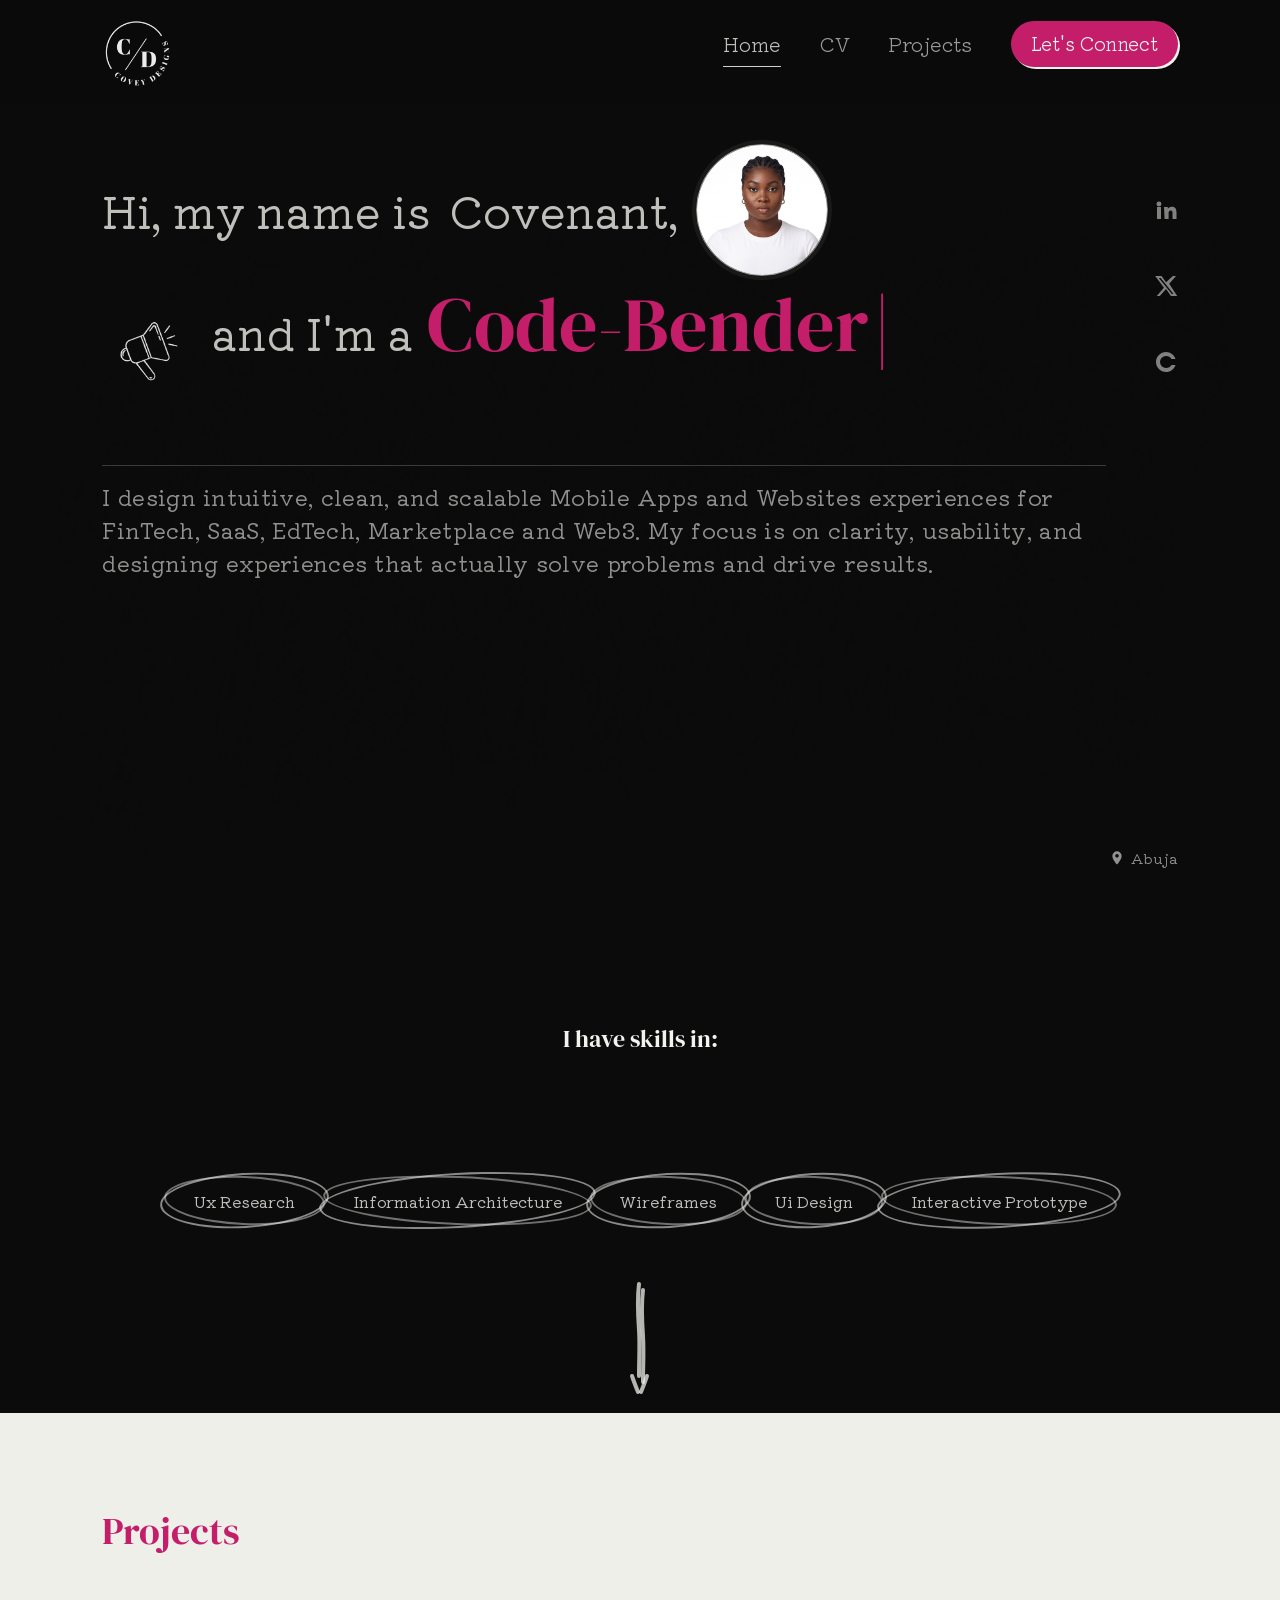
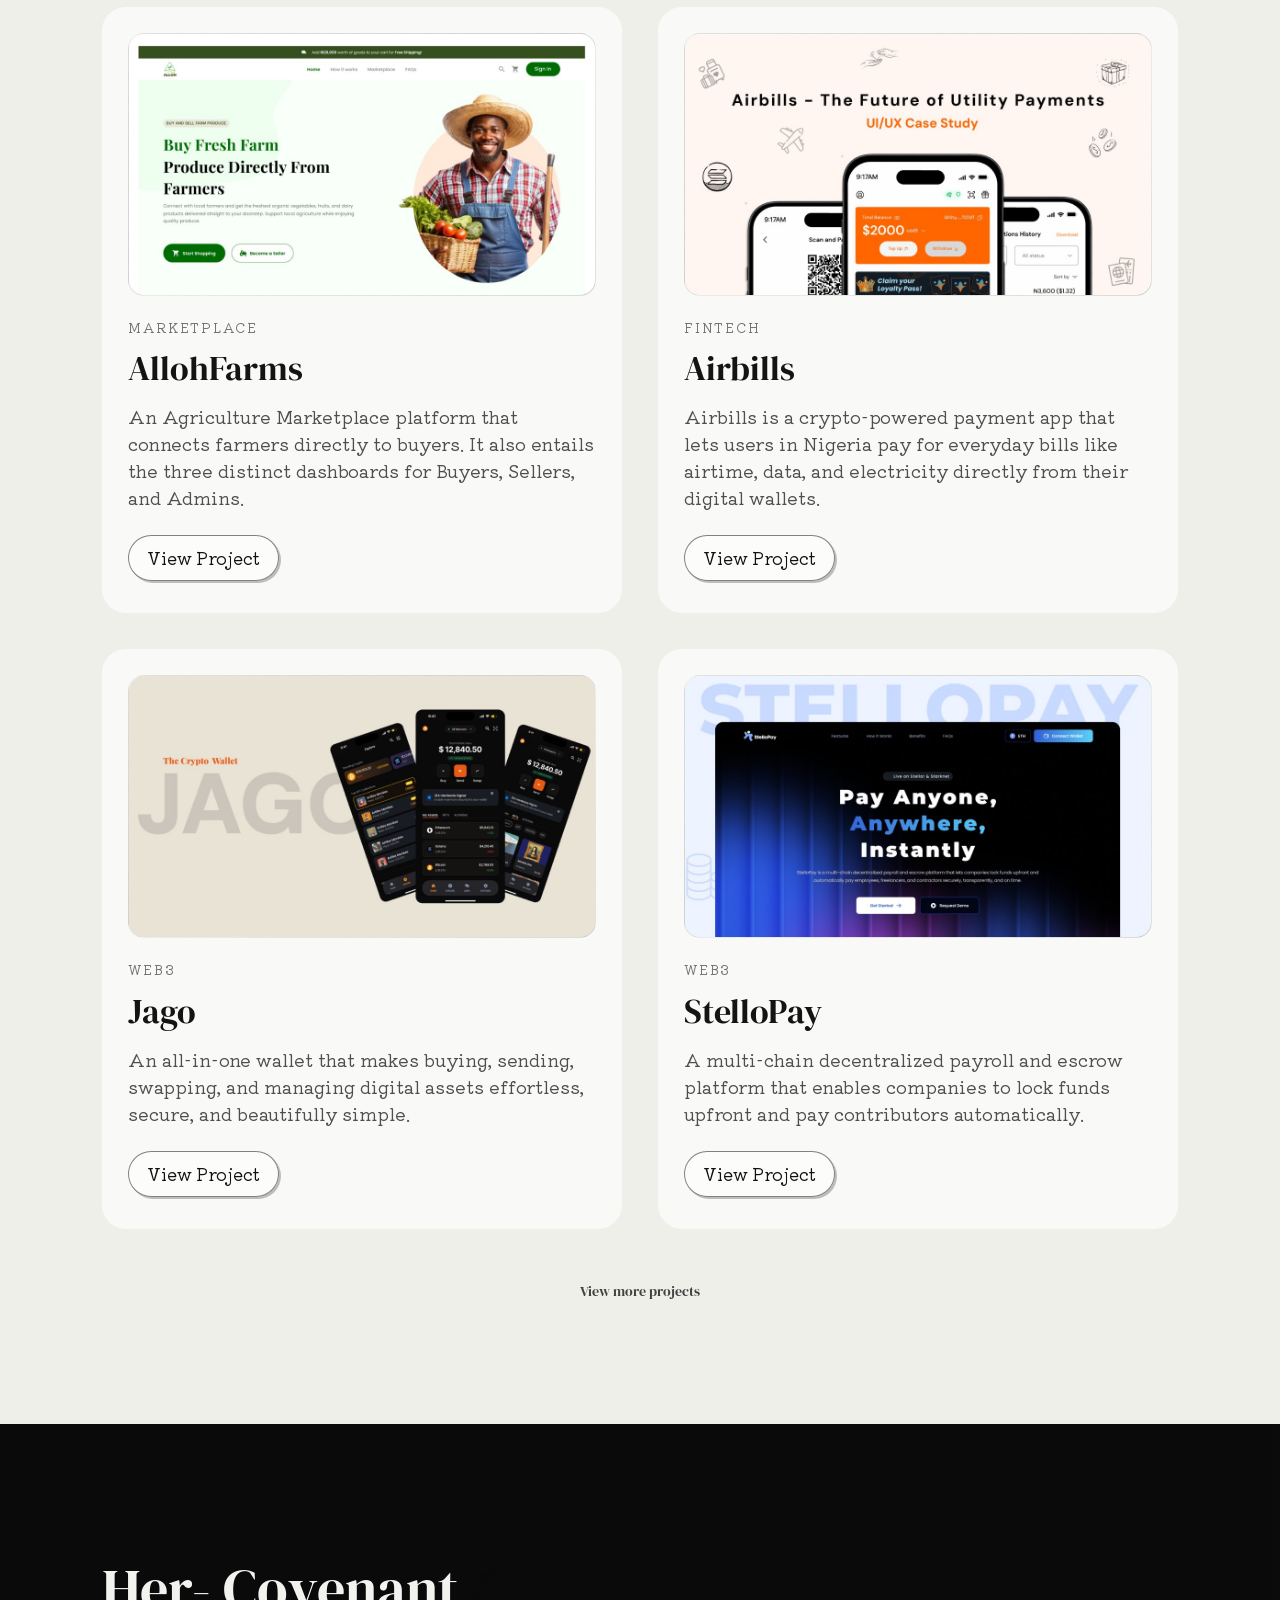
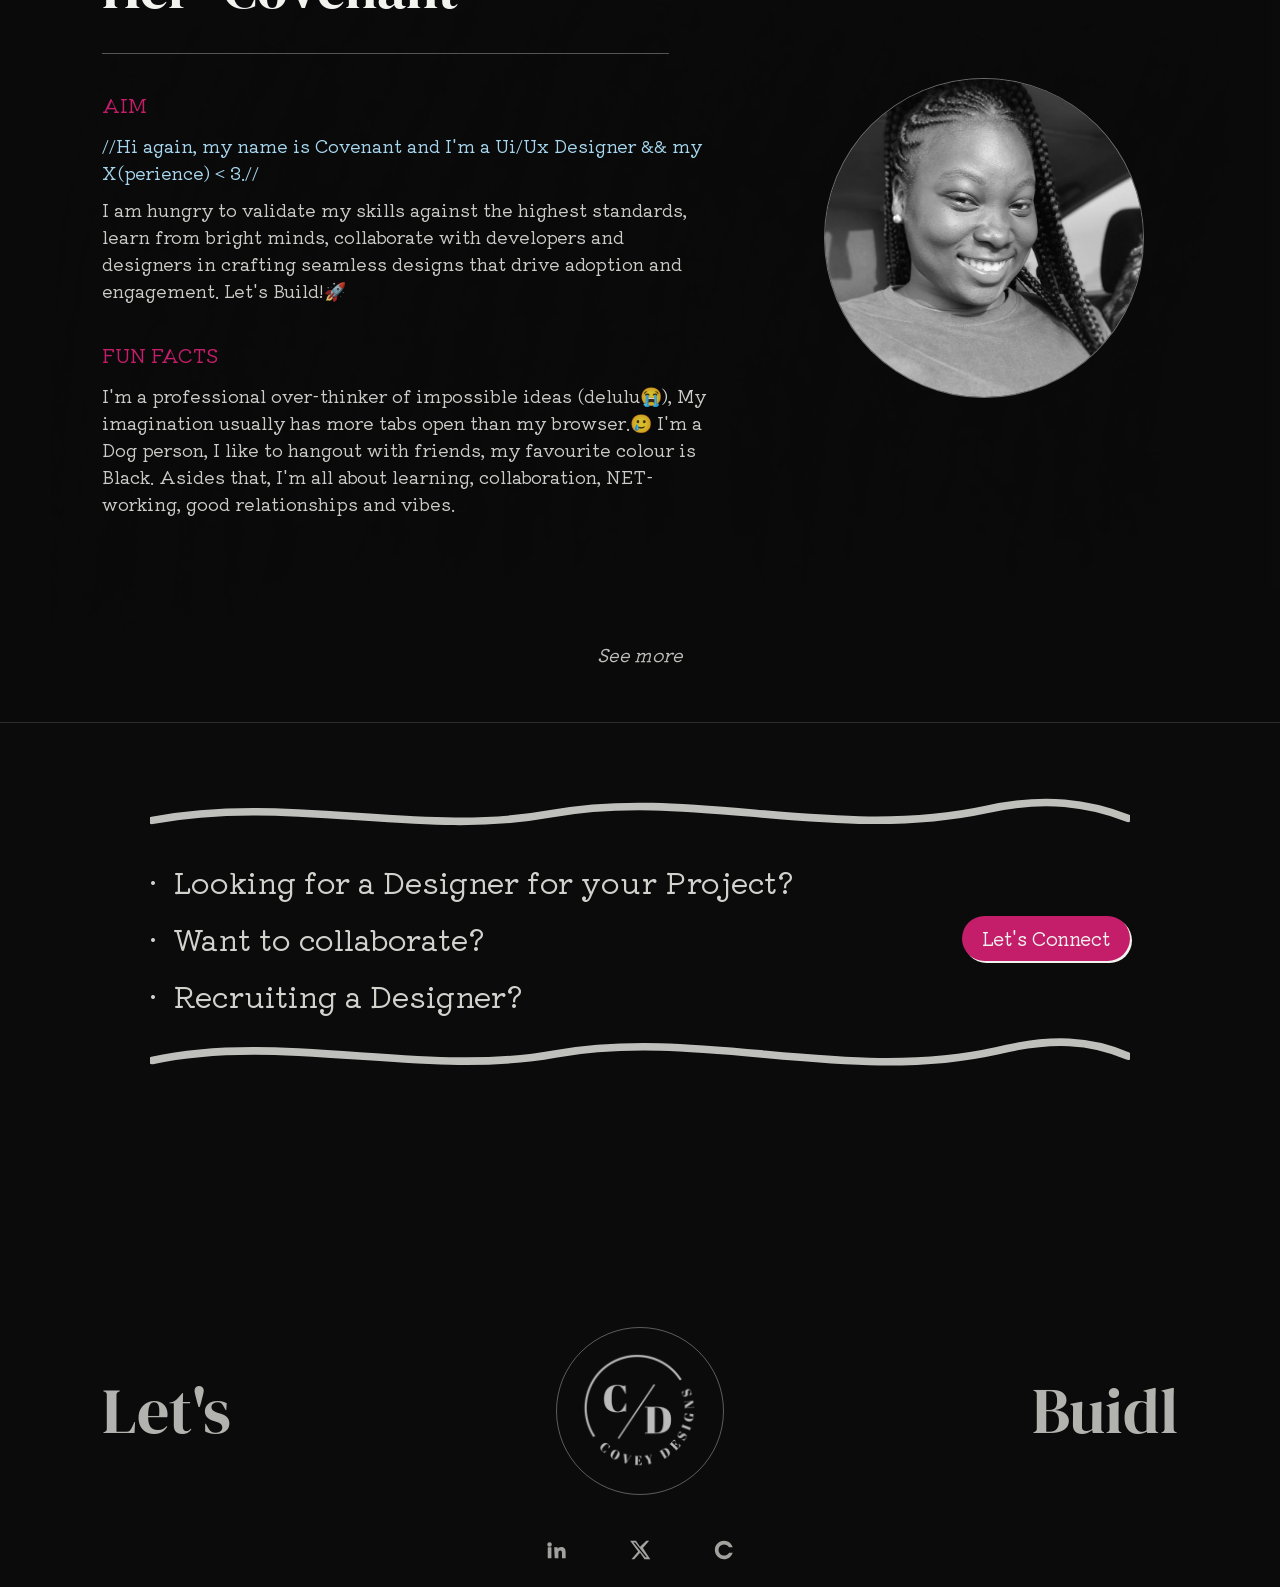
==== commit 148369ea: "Add mobile and tablet favicon support with sized icons and web manifest." ====
--- a/index.html
+++ b/index.html
@@ -4,8 +4,14 @@
     <meta charset="UTF-8" />
     <meta name="viewport" content="width=device-width, initial-scale=1.0, viewport-fit=cover" />
     <title>Covenant | UI/UX Designer</title>
-    <link rel="icon" href="./assets/coveydesigns-logo.png" type="image/png" />
-    <link rel="apple-touch-icon" href="./assets/coveydesigns-logo.png" />
+    <link rel="icon" href="./assets/favicon-32x32.png" type="image/png" sizes="32x32" />
+    <link rel="icon" href="./assets/favicon-16x16.png" type="image/png" sizes="16x16" />
+    <link rel="apple-touch-icon" href="./assets/apple-touch-icon.png" sizes="180x180" />
+    <link rel="manifest" href="./site.webmanifest" />
+    <meta name="theme-color" content="#0b0b0b" />
+    <meta name="mobile-web-app-capable" content="yes" />
+    <meta name="apple-mobile-web-app-capable" content="yes" />
+    <meta name="apple-mobile-web-app-title" content="Covey Designs" />
     <link rel="preconnect" href="https://fonts.googleapis.com" />
     <link rel="preconnect" href="https://fonts.gstatic.com" crossorigin />
     <link
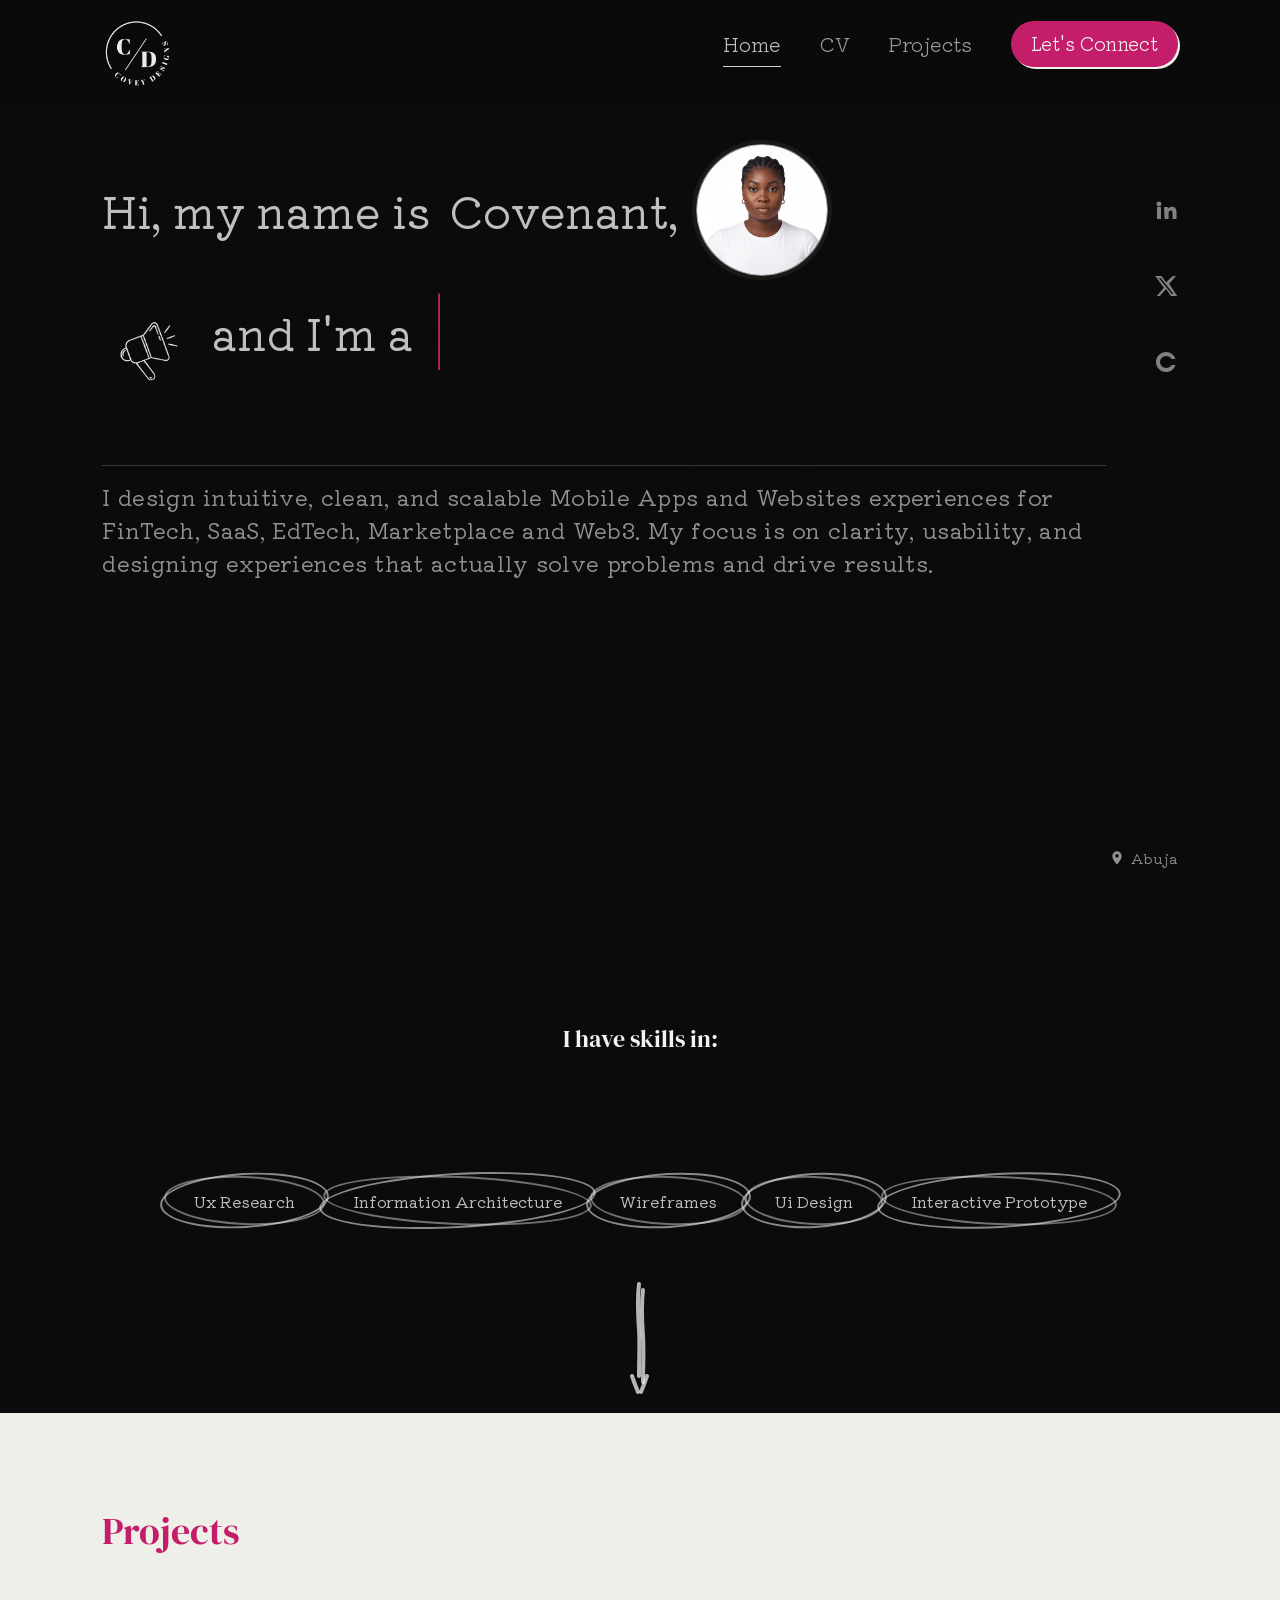
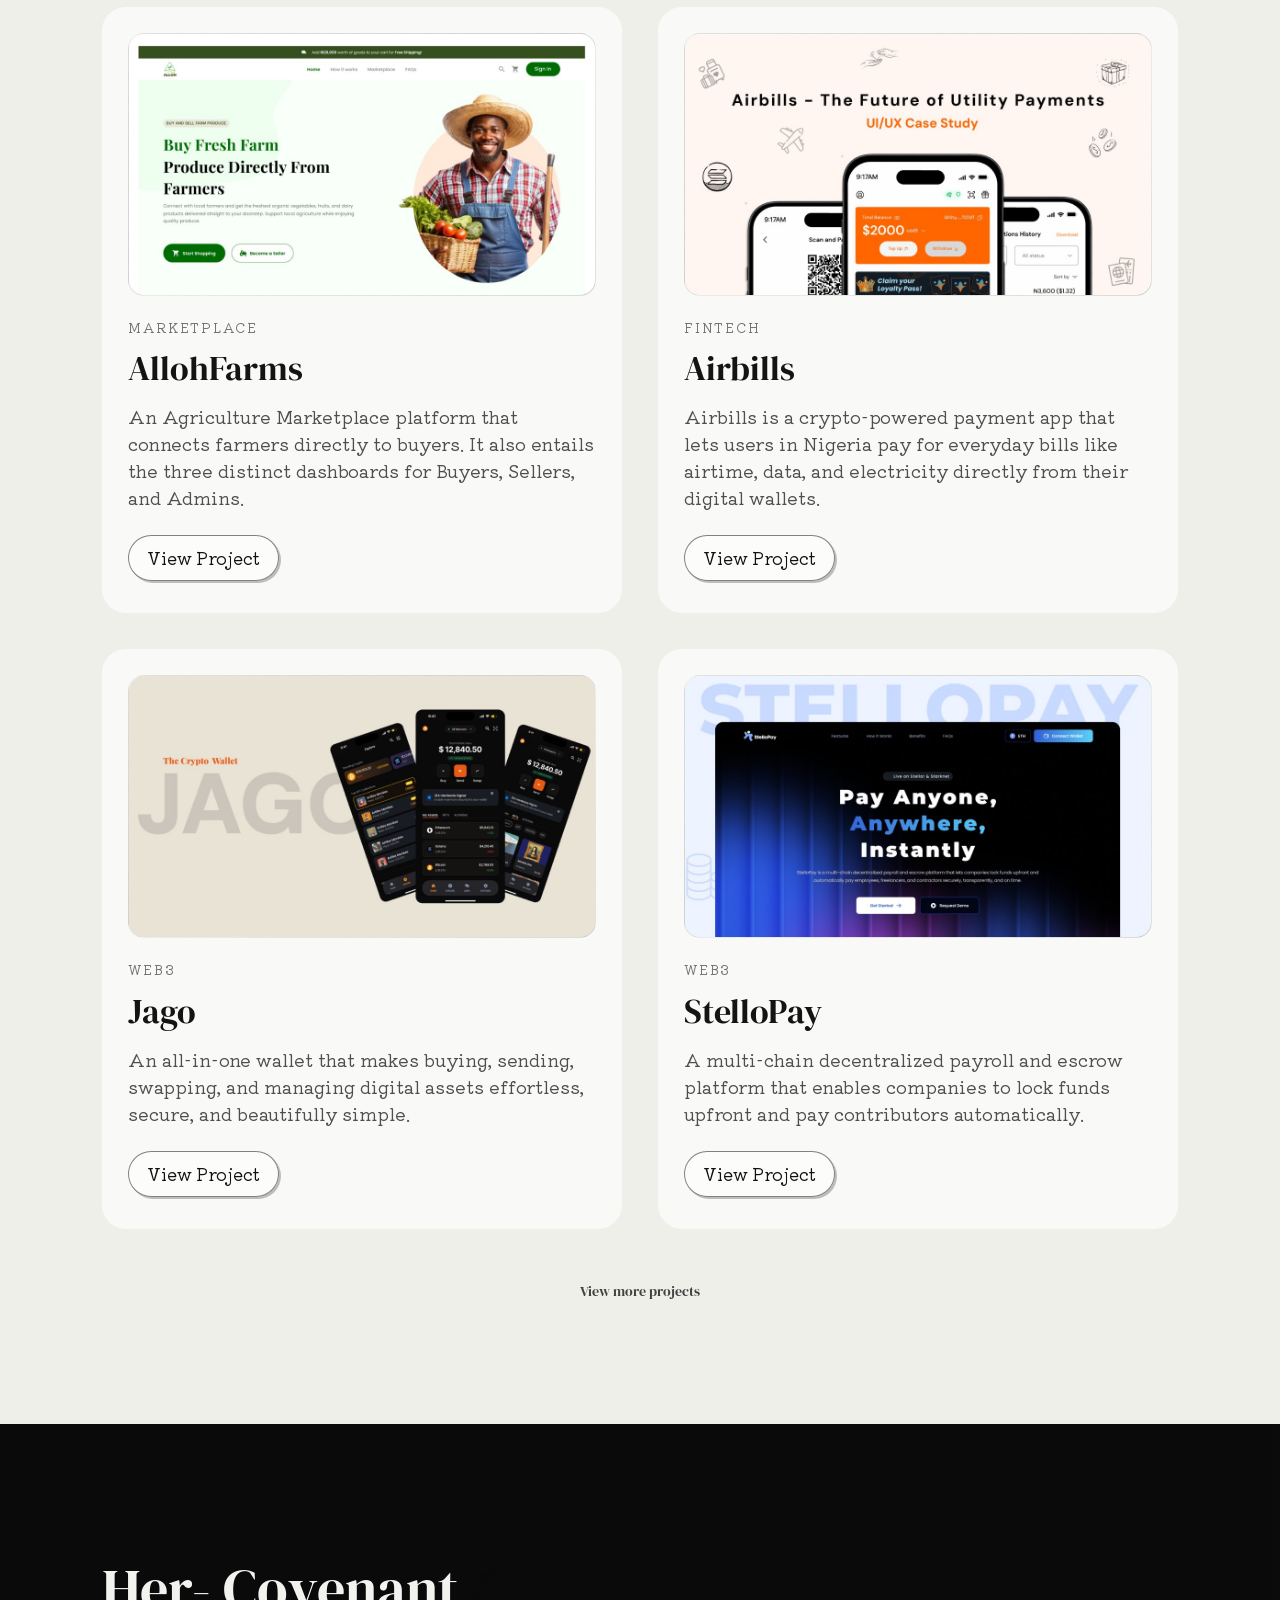
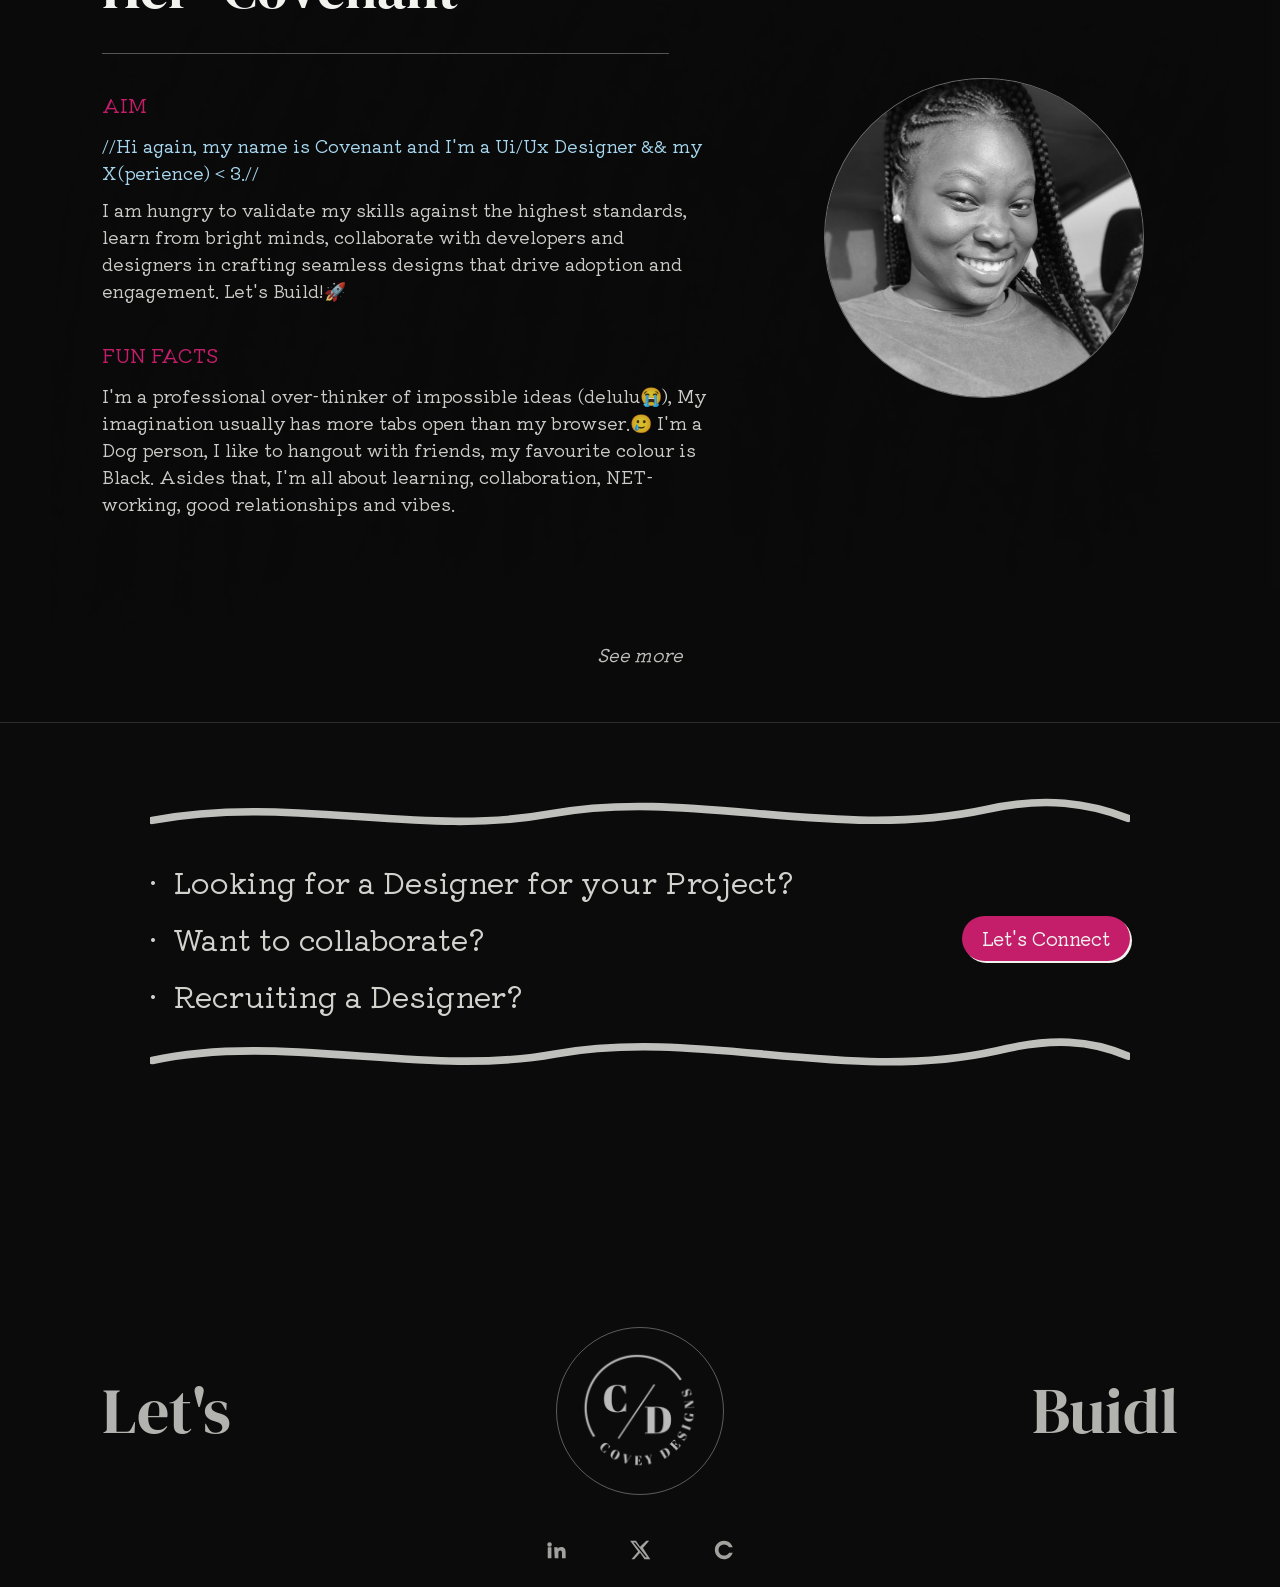
==== commit 9fd27021: "Fix hamburger Let's Connect button to always use brand pink. Lock nav connect button styling across " ====
--- a/index.html
+++ b/index.html
@@ -18,7 +18,7 @@
       href="https://fonts.googleapis.com/css2?family=DM+Serif+Display:ital@0;1&family=Kiwi+Maru:wght@300;400;500&display=swap"
       rel="stylesheet"
     />
-    <link rel="stylesheet" href="styles.css?v=50" />
+    <link rel="stylesheet" href="styles.css?v=51" />
   </head>
   <body>
     <header class="top-nav">
--- a/styles.css
+++ b/styles.css
@@ -269,6 +269,19 @@
 .connect-btn:hover,
 .footer-connect-btn:hover {
   background: var(--connect-pink-hover);
+}
+
+/* Nav "Let's Connect" — always brand pink on every page */
+.top-nav__links > .connect-btn {
+  background: var(--connect-pink);
+  color: var(--chalk);
+  border: none;
+  box-shadow: 2px 2px 0 var(--chalk);
+}
+
+.top-nav__links > .connect-btn:hover {
+  background: var(--connect-pink-hover);
+  color: var(--chalk);
 }
 
 .connect-btn::after,
@@ -1920,6 +1933,15 @@
     font-size: 17px;
     padding: 12px 20px;
     animation: none;
+    background: var(--connect-pink);
+    color: var(--chalk);
+    border: none;
+    box-shadow: 2px 2px 0 var(--chalk);
+  }
+
+  .top-nav__links .connect-btn:hover {
+    background: var(--connect-pink-hover);
+    color: var(--chalk);
   }
 
   .top-nav__links .connect-btn::after {
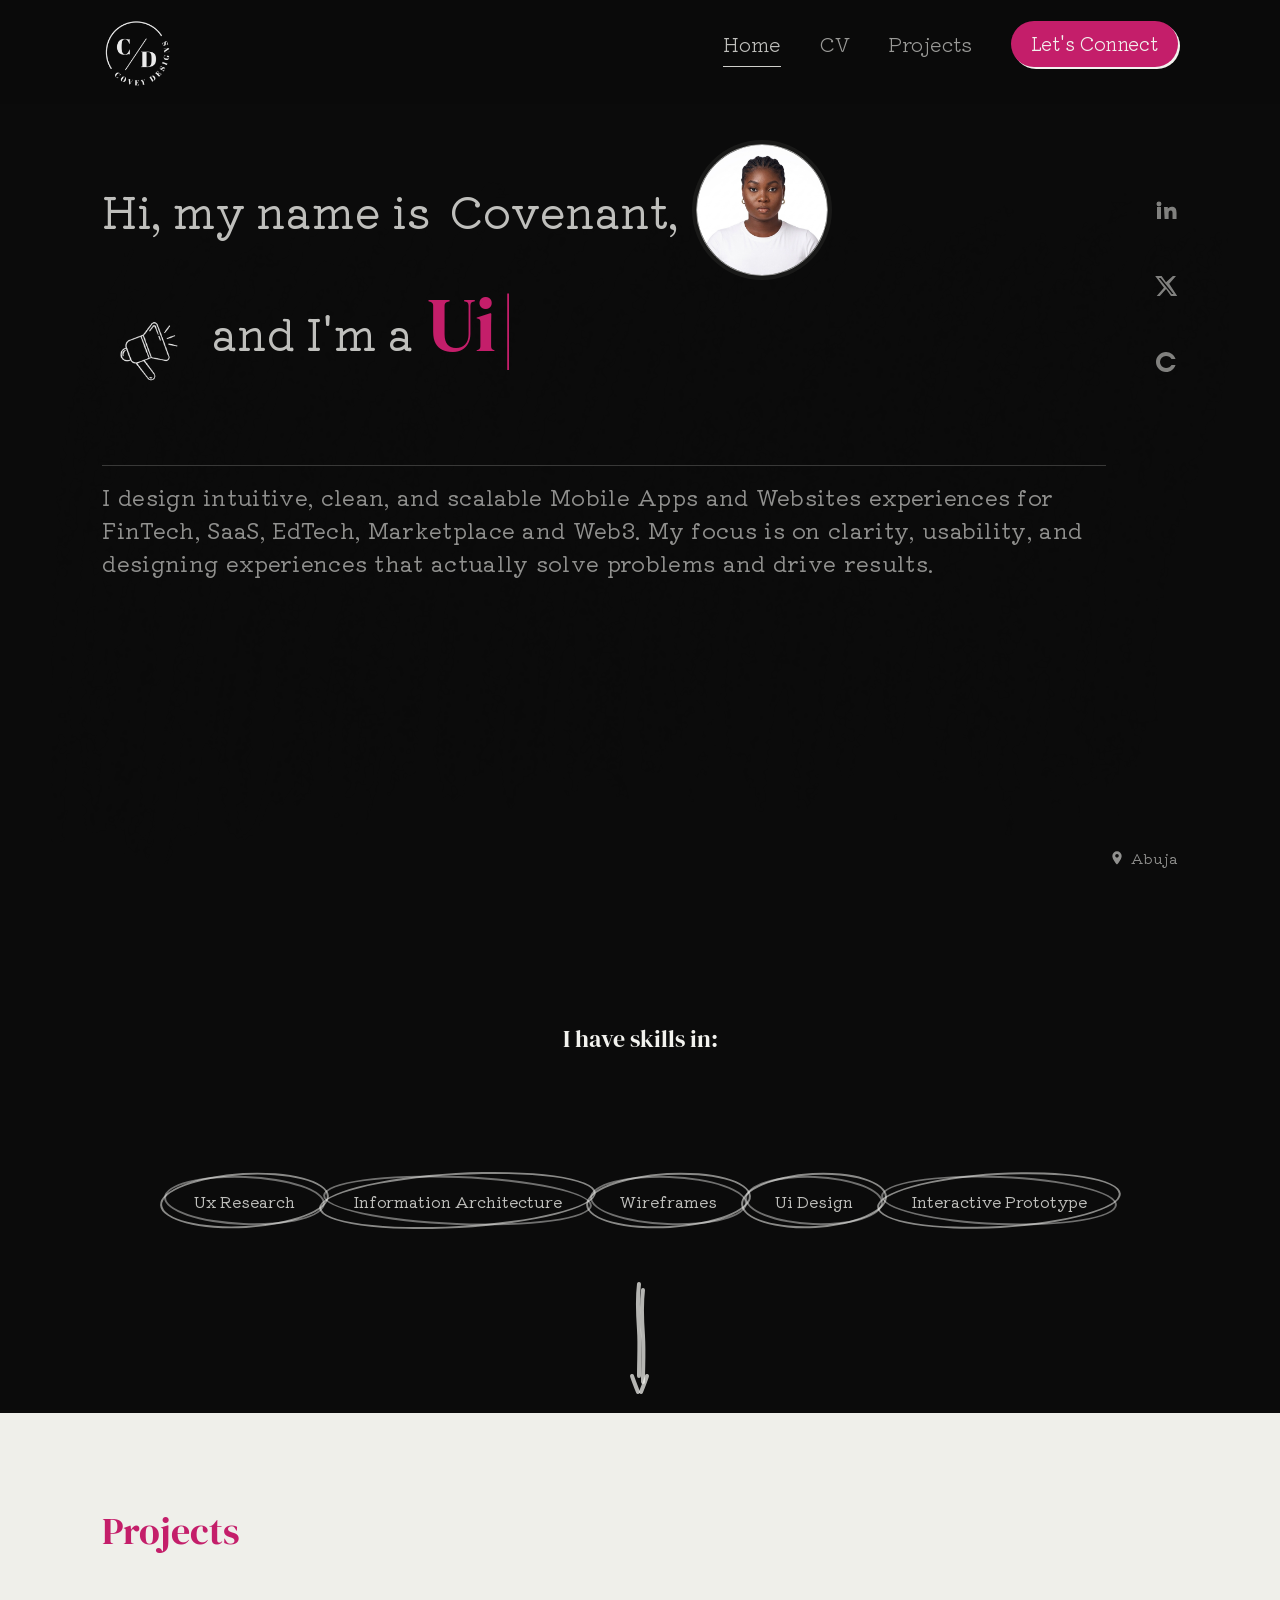
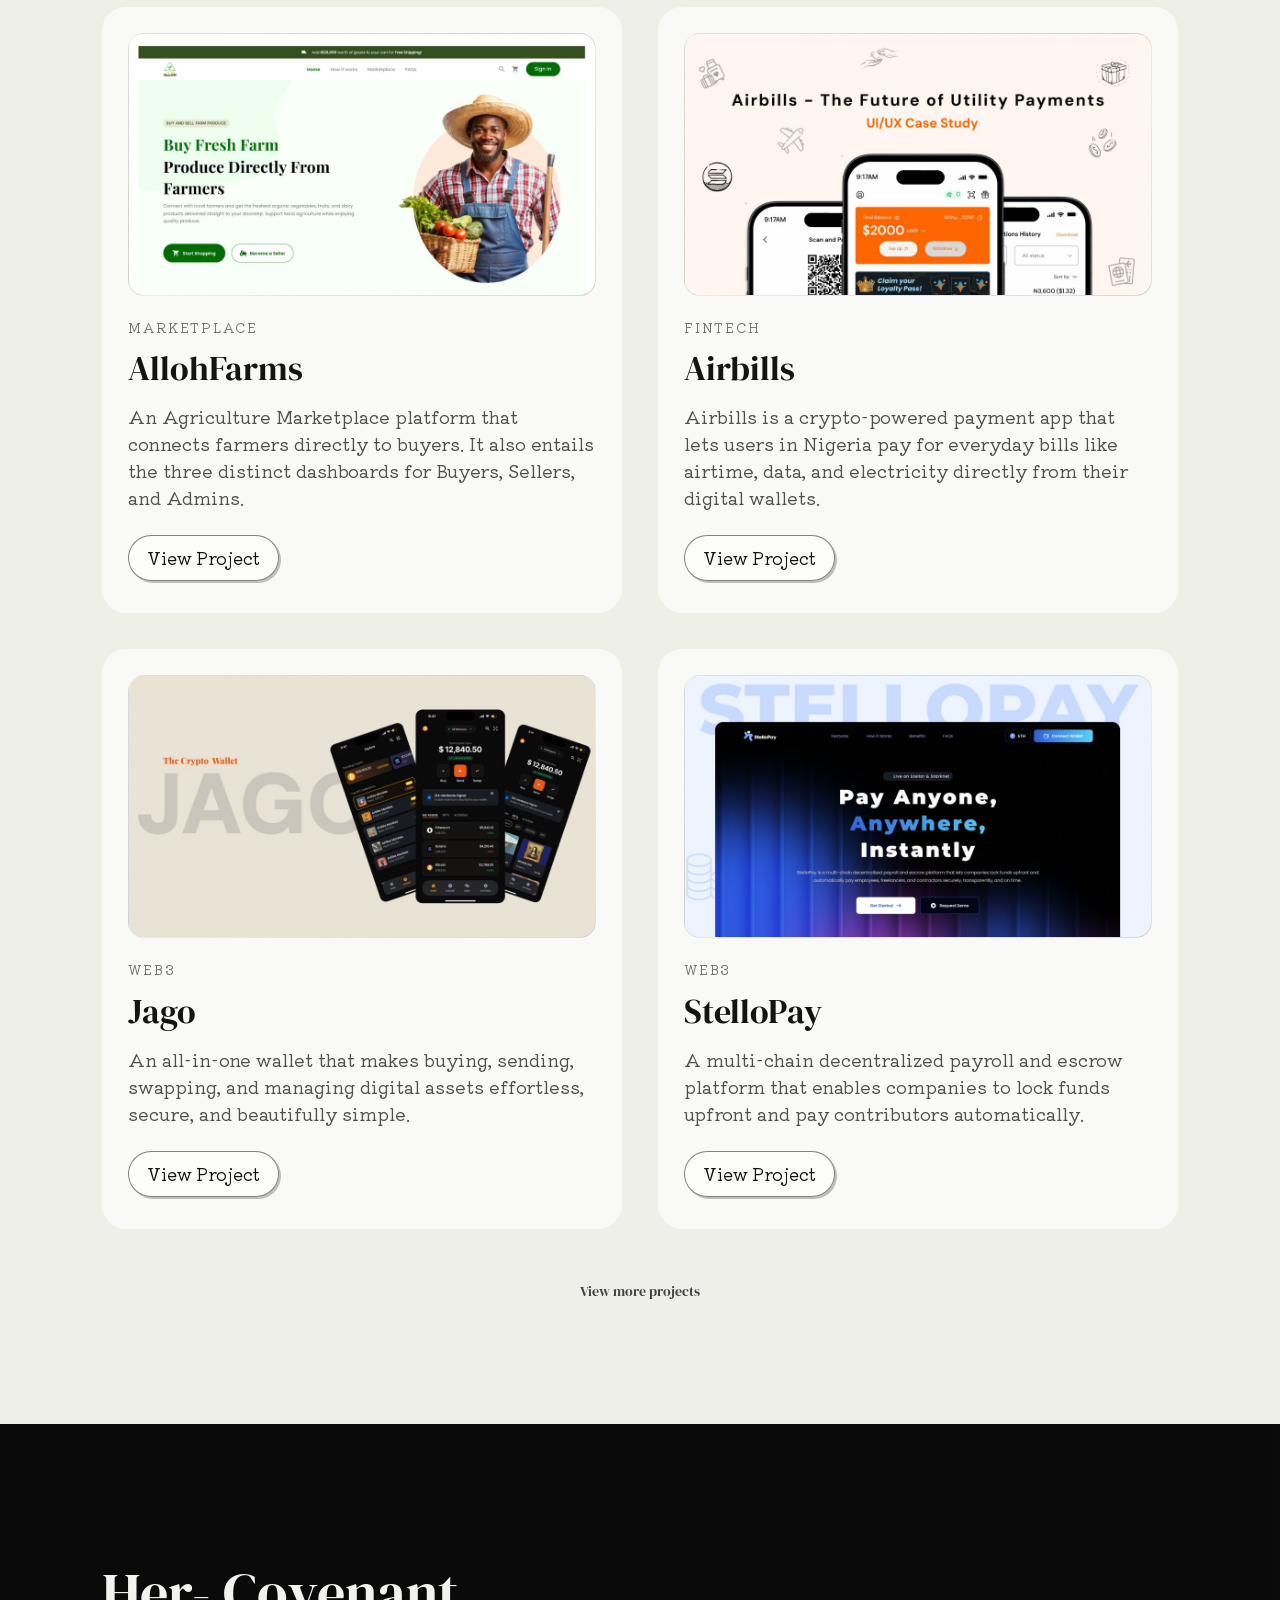
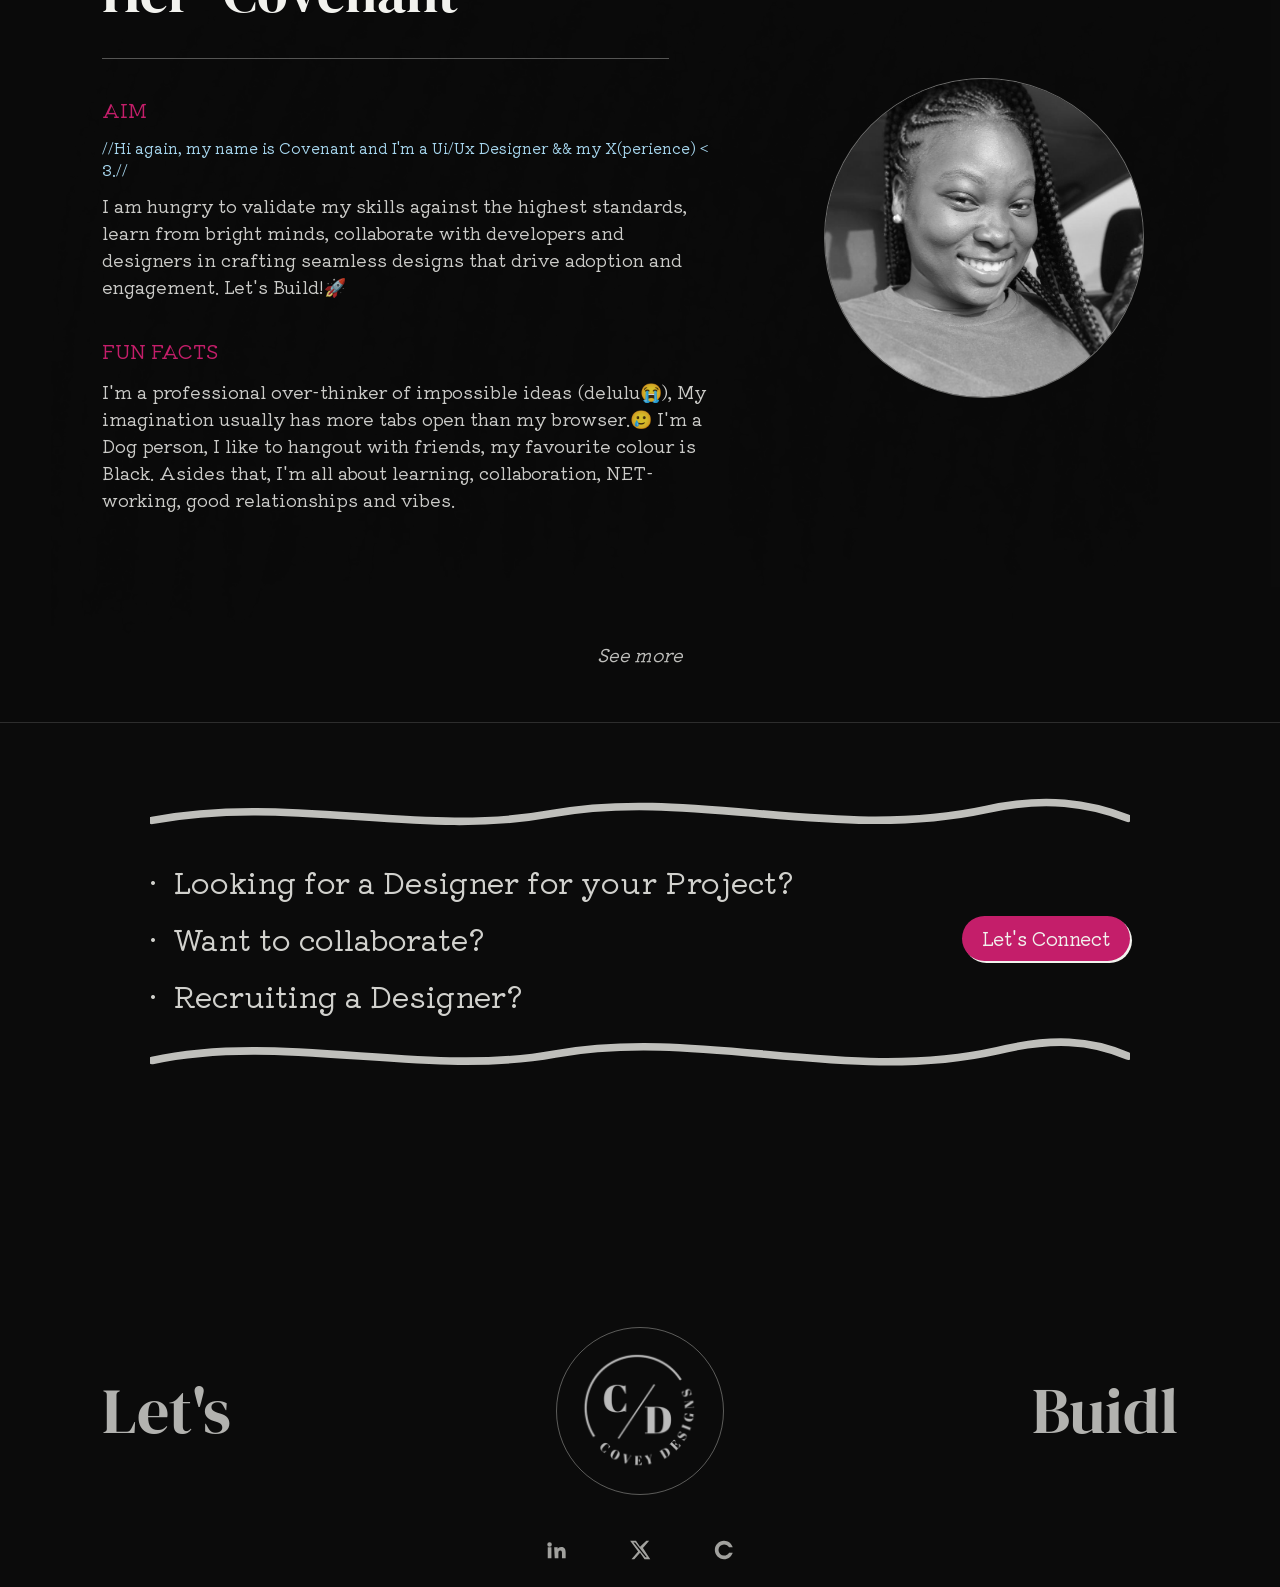
==== commit cf475e73: "Refine about page OSS section and reduce AIM lead text size. Tune Starknet and Stellar logo sizing a" ====
--- a/index.html
+++ b/index.html
@@ -7,10 +7,13 @@
     <link rel="icon" href="./assets/favicon-32x32.png" type="image/png" sizes="32x32" />
     <link rel="icon" href="./assets/favicon-16x16.png" type="image/png" sizes="16x16" />
     <link rel="apple-touch-icon" href="./assets/apple-touch-icon.png" sizes="180x180" />
+    <link rel="apple-touch-icon" href="./assets/apple-touch-icon-167.png" sizes="167x167" />
+    <link rel="apple-touch-icon" href="./assets/apple-touch-icon-152.png" sizes="152x152" />
     <link rel="manifest" href="./site.webmanifest" />
     <meta name="theme-color" content="#0b0b0b" />
     <meta name="mobile-web-app-capable" content="yes" />
     <meta name="apple-mobile-web-app-capable" content="yes" />
+    <meta name="apple-mobile-web-app-status-bar-style" content="black-translucent" />
     <meta name="apple-mobile-web-app-title" content="Covey Designs" />
     <link rel="preconnect" href="https://fonts.googleapis.com" />
     <link rel="preconnect" href="https://fonts.gstatic.com" crossorigin />
@@ -18,7 +21,7 @@
       href="https://fonts.googleapis.com/css2?family=DM+Serif+Display:ital@0;1&family=Kiwi+Maru:wght@300;400;500&display=swap"
       rel="stylesheet"
     />
-    <link rel="stylesheet" href="styles.css?v=51" />
+    <link rel="stylesheet" href="styles.css?v=64" />
   </head>
   <body>
     <header class="top-nav">
--- a/styles.css
+++ b/styles.css
@@ -1177,7 +1177,7 @@
 .about-lead {
   margin: 0 0 10px;
   max-width: 980px;
-  font-size: 18px;
+  font-size: 15px;
   line-height: 1.5;
   color: #a8d8f0;
 }
@@ -1418,6 +1418,61 @@
   z-index: 1;
   padding: clamp(56px, 9vw, 96px) var(--page-padding);
   background: var(--bg);
+}
+
+.about-oss {
+  position: relative;
+  z-index: 1;
+  padding: clamp(56px, 9vw, 96px) var(--page-padding);
+  background: var(--bg);
+  text-align: center;
+}
+
+.about-oss__label {
+  margin: 0 auto clamp(28px, 4vw, 40px);
+  font-family: "DM Serif Display", serif;
+  font-size: 24px;
+  line-height: 1.08;
+  font-weight: 400;
+  color: var(--chalk);
+}
+
+.about-oss__logos {
+  display: flex;
+  flex-wrap: wrap;
+  align-items: center;
+  justify-content: center;
+  gap: clamp(4px, 1vw, 8px);
+}
+
+.about-oss__logo--starknet {
+  margin-right: -4px;
+}
+
+.about-oss__logo {
+  display: flex;
+  align-items: center;
+  justify-content: center;
+  height: 26px;
+  text-decoration: none;
+  transition: opacity 0.2s ease, transform 0.2s ease;
+}
+
+.about-oss__logo:hover {
+  opacity: 0.88;
+  transform: translateY(-2px);
+}
+
+.about-oss__logo img {
+  display: block;
+  height: 26px;
+  width: auto;
+  object-fit: contain;
+}
+
+.about-oss__logo--starknet,
+.about-oss__logo--starknet img {
+  height: 52px;
 }
 
 .about-reflection-shell {
@@ -2001,7 +2056,7 @@
   }
 
   .about-lead {
-    font-size: 16px;
+    font-size: 14px;
     line-height: var(--leading-body);
   }
 
@@ -2039,8 +2094,23 @@
     align-items: flex-start;
   }
 
-  .about-tape__frame {
-    height: clamp(110px, 26vw, 160px);
+  .about-oss__label {
+    font-size: 18px;
+  }
+
+  .about-oss__logos {
+    flex-direction: column;
+    gap: 6px;
+  }
+
+  .about-oss__logo,
+  .about-oss__logo img {
+    height: 22px;
+  }
+
+  .about-oss__logo--starknet,
+  .about-oss__logo--starknet img {
+    height: 38px;
   }
 
   .home-footer {
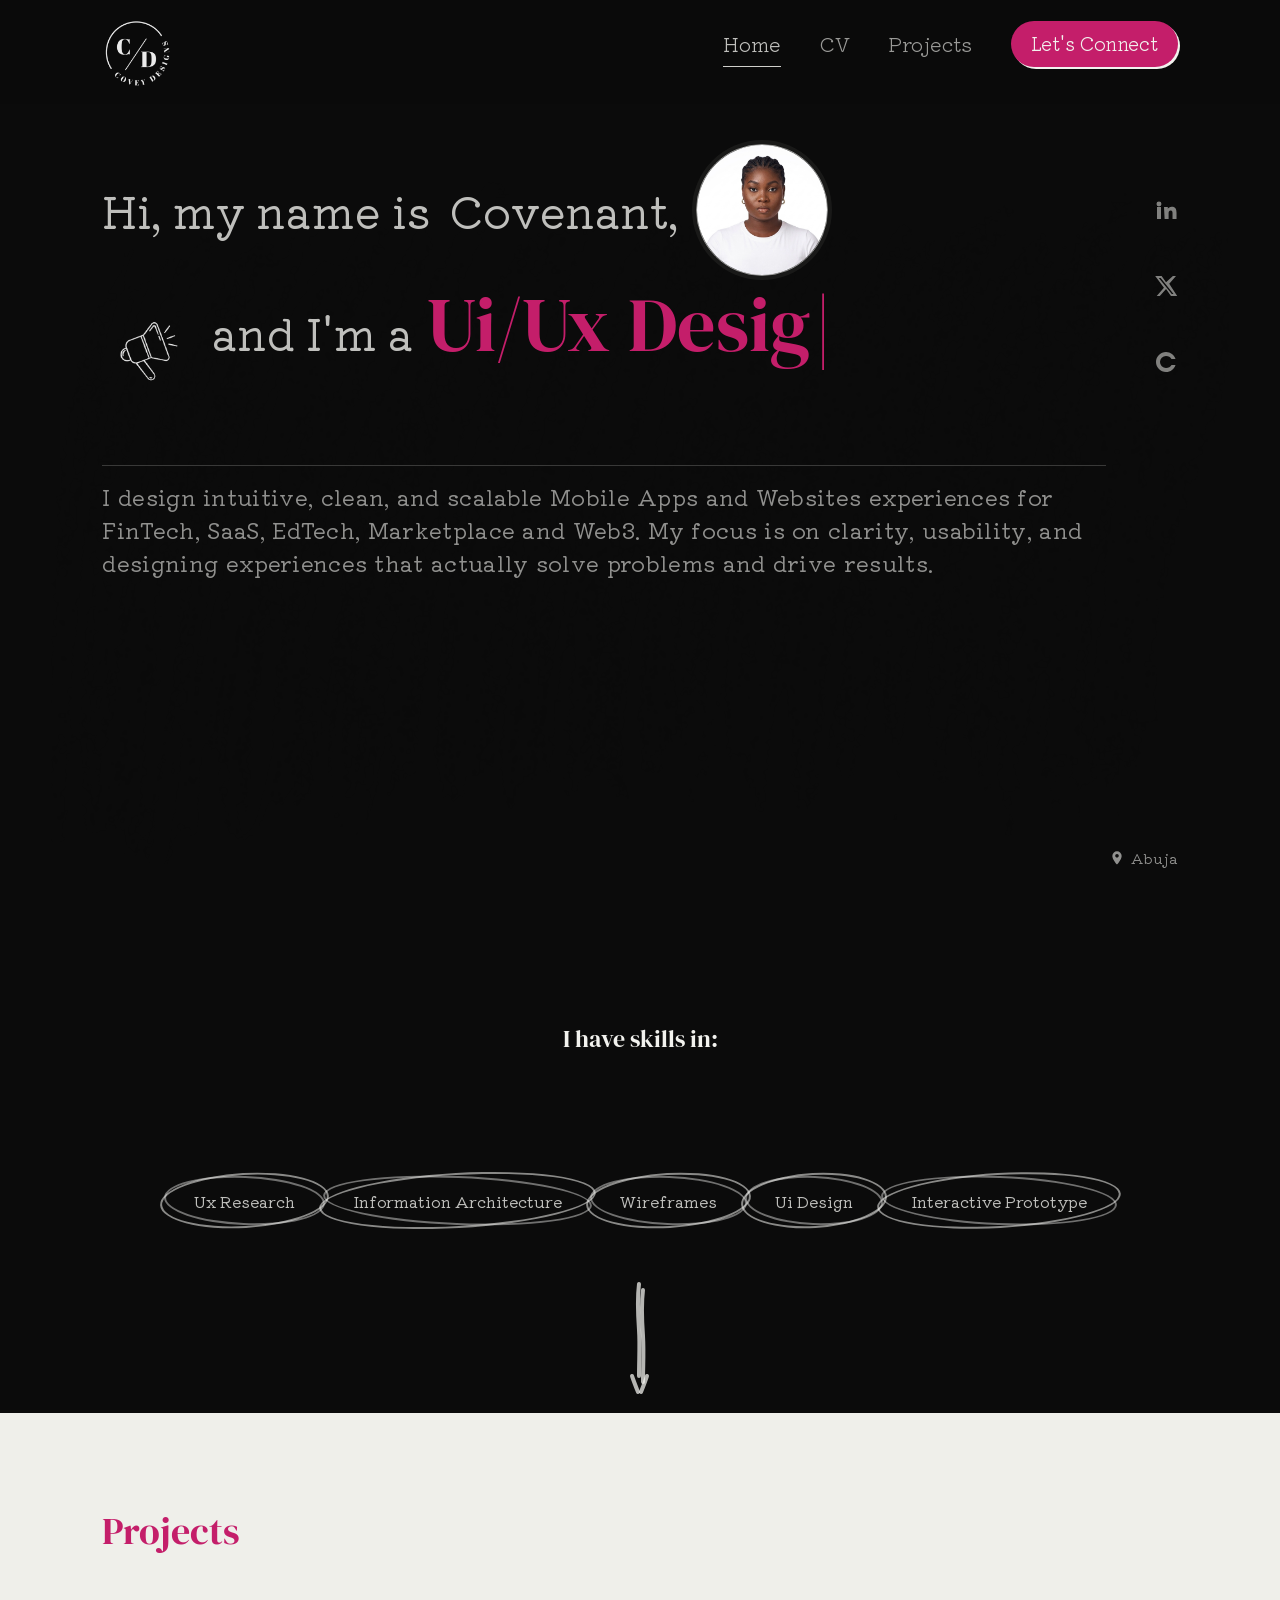
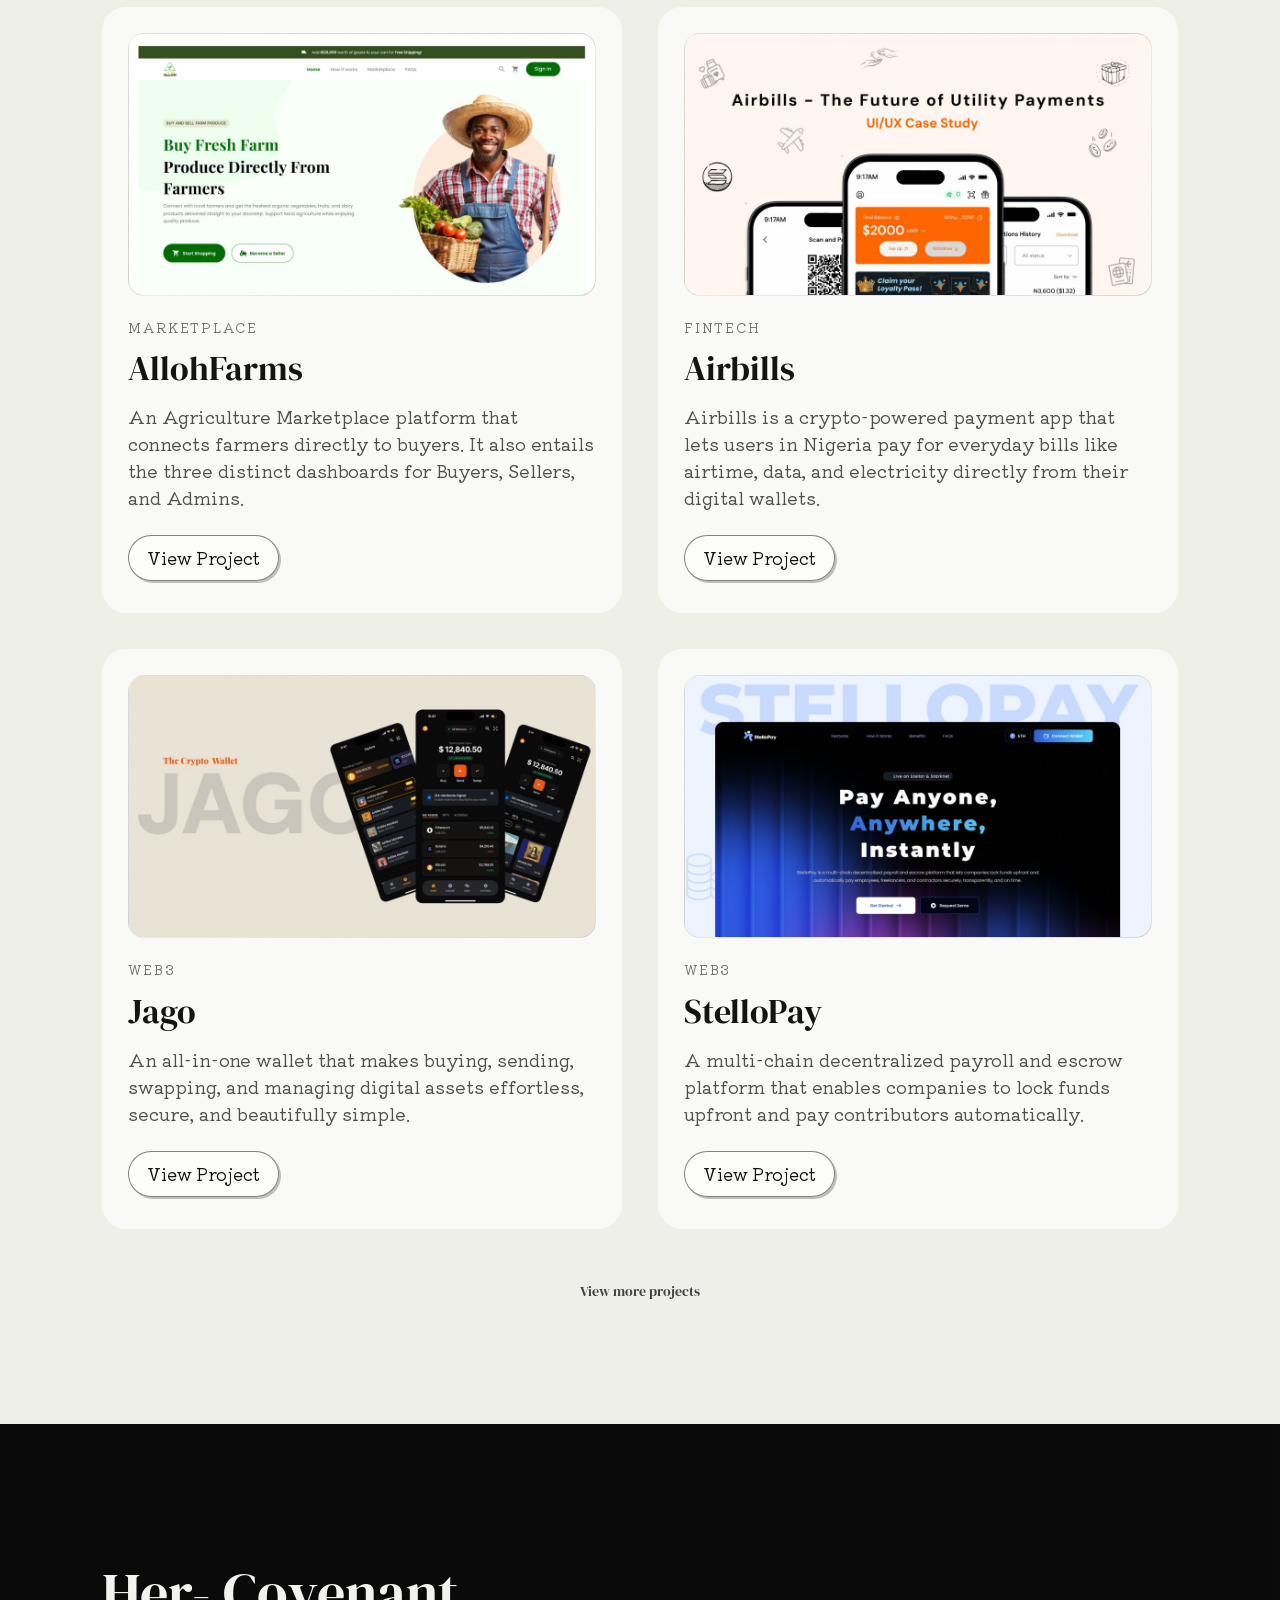
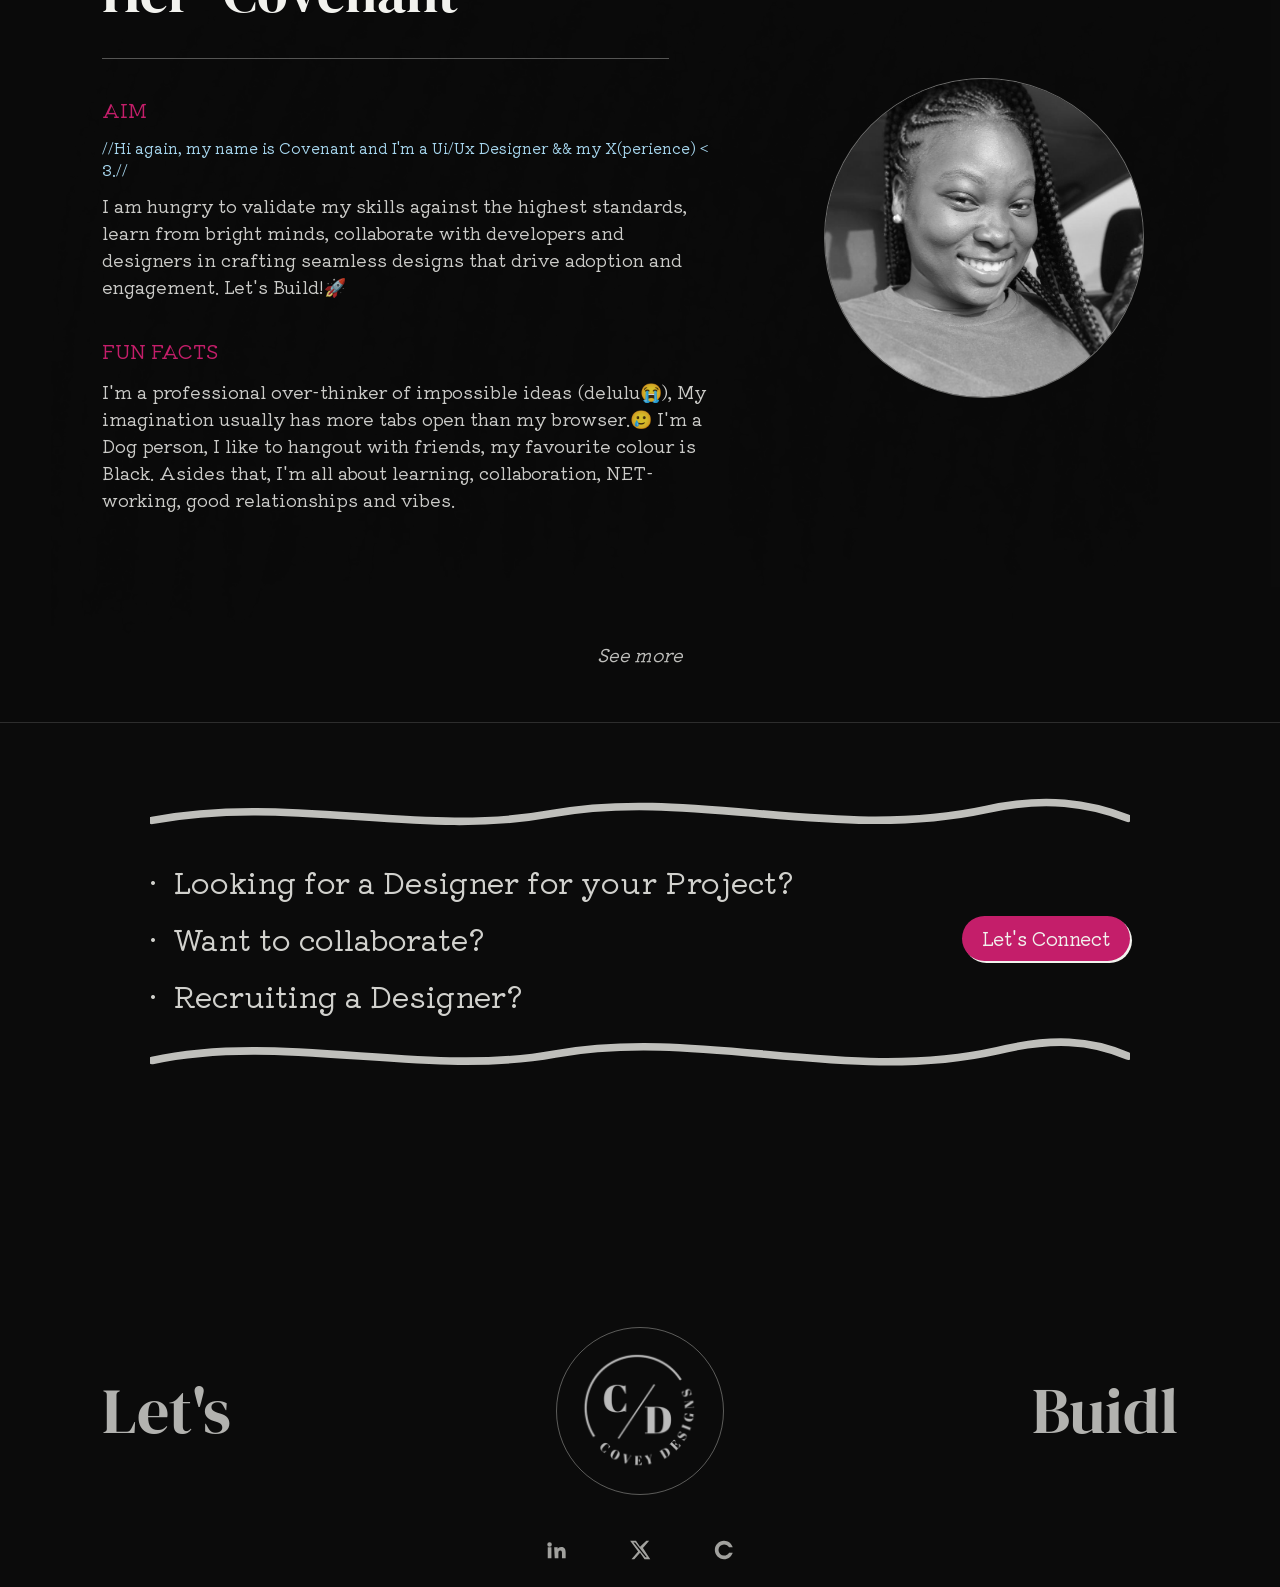
==== commit 5668bf93: "Remove bluish focus stroke on Connect email button and ship connect modal updates. Co-authored-by: C" ====
--- a/index.html
+++ b/index.html
@@ -21,7 +21,7 @@
       href="https://fonts.googleapis.com/css2?family=DM+Serif+Display:ital@0;1&family=Kiwi+Maru:wght@300;400;500&display=swap"
       rel="stylesheet"
     />
-    <link rel="stylesheet" href="styles.css?v=64" />
+    <link rel="stylesheet" href="styles.css?v=71" />
   </head>
   <body>
     <header class="top-nav">
@@ -51,7 +51,7 @@
     <nav class="top-nav__links" id="primary-nav" aria-label="Primary navigation">
       <a href="#home" class="nav-link active">Home</a>
       <a
-        href="https://drive.google.com/file/d/1Qz6SO0UlporeJ1RCKKjLSuEBOJVM9Irz/view?usp=sharing"
+        href="https://drive.google.com/file/d/1dqTSS6XTfVIL_Q4j40OcnChuPGy27xbt/view?usp=sharing"
         class="nav-link"
         target="_blank"
         rel="noopener noreferrer"
@@ -119,7 +119,7 @@
         <div class="hero__bottom">
           <aside class="social-rail" aria-label="Social links">
             <a
-              href="https://www.linkedin.com/in/covenant-zechariah-coveydesigns?utm_source=share&utm_campaign=share_via&utm_content=profile&utm_medium=ios_app"
+              href="https://www.linkedin.com/in/covenant-zechariah-coveydesigns/"
               target="_blank"
               rel="noopener noreferrer"
               aria-label="LinkedIn"
@@ -347,7 +347,7 @@
 
         <div class="footer-socials" aria-label="Footer social links">
           <a
-            href="https://www.linkedin.com/in/covenant-zechariah-coveydesigns?utm_source=share&utm_campaign=share_via&utm_content=profile&utm_medium=ios_app"
+            href="https://www.linkedin.com/in/covenant-zechariah-coveydesigns/"
             target="_blank"
             rel="noopener noreferrer"
             aria-label="LinkedIn"
@@ -586,5 +586,6 @@
         });
       })();
     </script>
+      <script src="./connect-choice.js"></script>
   </body>
 </html>
--- a/styles.css
+++ b/styles.css
@@ -269,6 +269,111 @@
 .connect-btn:hover,
 .footer-connect-btn:hover {
   background: var(--connect-pink-hover);
+}
+
+/* Connect choice dialog (email vs Contra) */
+.connect-choice {
+  position: fixed;
+  inset: 0;
+  z-index: 200;
+  display: flex;
+  align-items: center;
+  justify-content: center;
+  padding: 24px;
+}
+
+.connect-choice[hidden] {
+  display: none;
+}
+
+.connect-choice__backdrop {
+  position: absolute;
+  inset: 0;
+  background: rgba(11, 11, 11, 0.72);
+}
+
+.connect-choice__panel {
+  position: relative;
+  z-index: 1;
+  width: min(100%, 360px);
+  padding: 28px 24px 22px;
+  border-radius: 18px;
+  background: #141414;
+  border: 1px solid rgba(242, 242, 238, 0.14);
+  box-shadow: 0 18px 48px rgba(0, 0, 0, 0.45);
+  text-align: center;
+}
+
+.connect-choice__title {
+  margin: 0 0 22px;
+  font-family: "DM Serif Display", serif;
+  font-size: clamp(1.25rem, 3vw, 1.5rem);
+  font-weight: 400;
+  line-height: 1.2;
+  color: var(--chalk);
+}
+
+.connect-choice__options {
+  display: grid;
+  gap: 12px;
+}
+
+.connect-choice__option {
+  display: block;
+  width: 100%;
+  padding: 12px 18px;
+  border-radius: 999px;
+  font-size: 15px;
+  font-family: "Kiwi Maru", serif;
+  text-decoration: none;
+  transition: background 0.2s ease, transform 0.2s ease, color 0.2s ease;
+}
+
+.connect-choice__option--email,
+.connect-choice__option--email:hover,
+.connect-choice__option--email:focus,
+.connect-choice__option--email:focus-visible,
+.connect-choice__option--email:active {
+  background: #ffffff;
+  color: #101010;
+  border: none;
+  outline: none;
+  box-shadow: none;
+  -webkit-tap-highlight-color: transparent;
+}
+
+.connect-choice__option--email:hover {
+  background: #f2f2ee;
+}
+
+.connect-choice__option--contra {
+  background: transparent;
+  color: var(--chalk);
+  border: 1px solid rgba(242, 242, 238, 0.35);
+}
+
+.connect-choice__option--contra:hover {
+  border-color: var(--chalk);
+  background: rgba(242, 242, 238, 0.06);
+}
+
+.connect-choice__close {
+  margin-top: 16px;
+  padding: 0;
+  border: none;
+  background: transparent;
+  color: var(--chalk-muted);
+  font-family: "Kiwi Maru", serif;
+  font-size: 13px;
+  cursor: pointer;
+}
+
+.connect-choice__close:hover {
+  color: var(--chalk);
+}
+
+body.connect-choice-open {
+  overflow: hidden;
 }
 
 /* Nav "Let's Connect" — always brand pink on every page */
@@ -1428,6 +1533,25 @@
   text-align: center;
 }
 
+/* Match projects section cream surface when placed on projects page */
+.projects-page .about-oss {
+  background: #efefea;
+  padding-top: clamp(40px, 6vw, 64px);
+}
+
+.projects-page .about-oss__label {
+  color: #101010;
+}
+
+/* Stellar mark is white-on-transparent; invert for cream background */
+.projects-page .about-oss__logo:not(.about-oss__logo--starknet) img {
+  filter: brightness(0);
+}
+
+.projects-page .about-oss__logo--starknet img {
+  filter: none;
+}
+
 .about-oss__label {
   margin: 0 auto clamp(28px, 4vw, 40px);
   font-family: "DM Serif Display", serif;
@@ -1875,6 +1999,16 @@
 @media (max-width: 1200px) {
   .about-shell {
     gap: 44px;
+  }
+
+  .about-oss__logos {
+    flex-direction: row;
+    flex-wrap: nowrap;
+  }
+
+  .about-oss__logo--starknet,
+  .about-oss__logo--starknet img {
+    height: 58px;
   }
 
   .hero__content {
@@ -2099,8 +2233,9 @@
   }
 
   .about-oss__logos {
-    flex-direction: column;
-    gap: 6px;
+    flex-direction: row;
+    flex-wrap: nowrap;
+    gap: clamp(6px, 2vw, 12px);
   }
 
   .about-oss__logo,
@@ -2110,7 +2245,7 @@
 
   .about-oss__logo--starknet,
   .about-oss__logo--starknet img {
-    height: 38px;
+    height: 46px;
   }
 
   .home-footer {
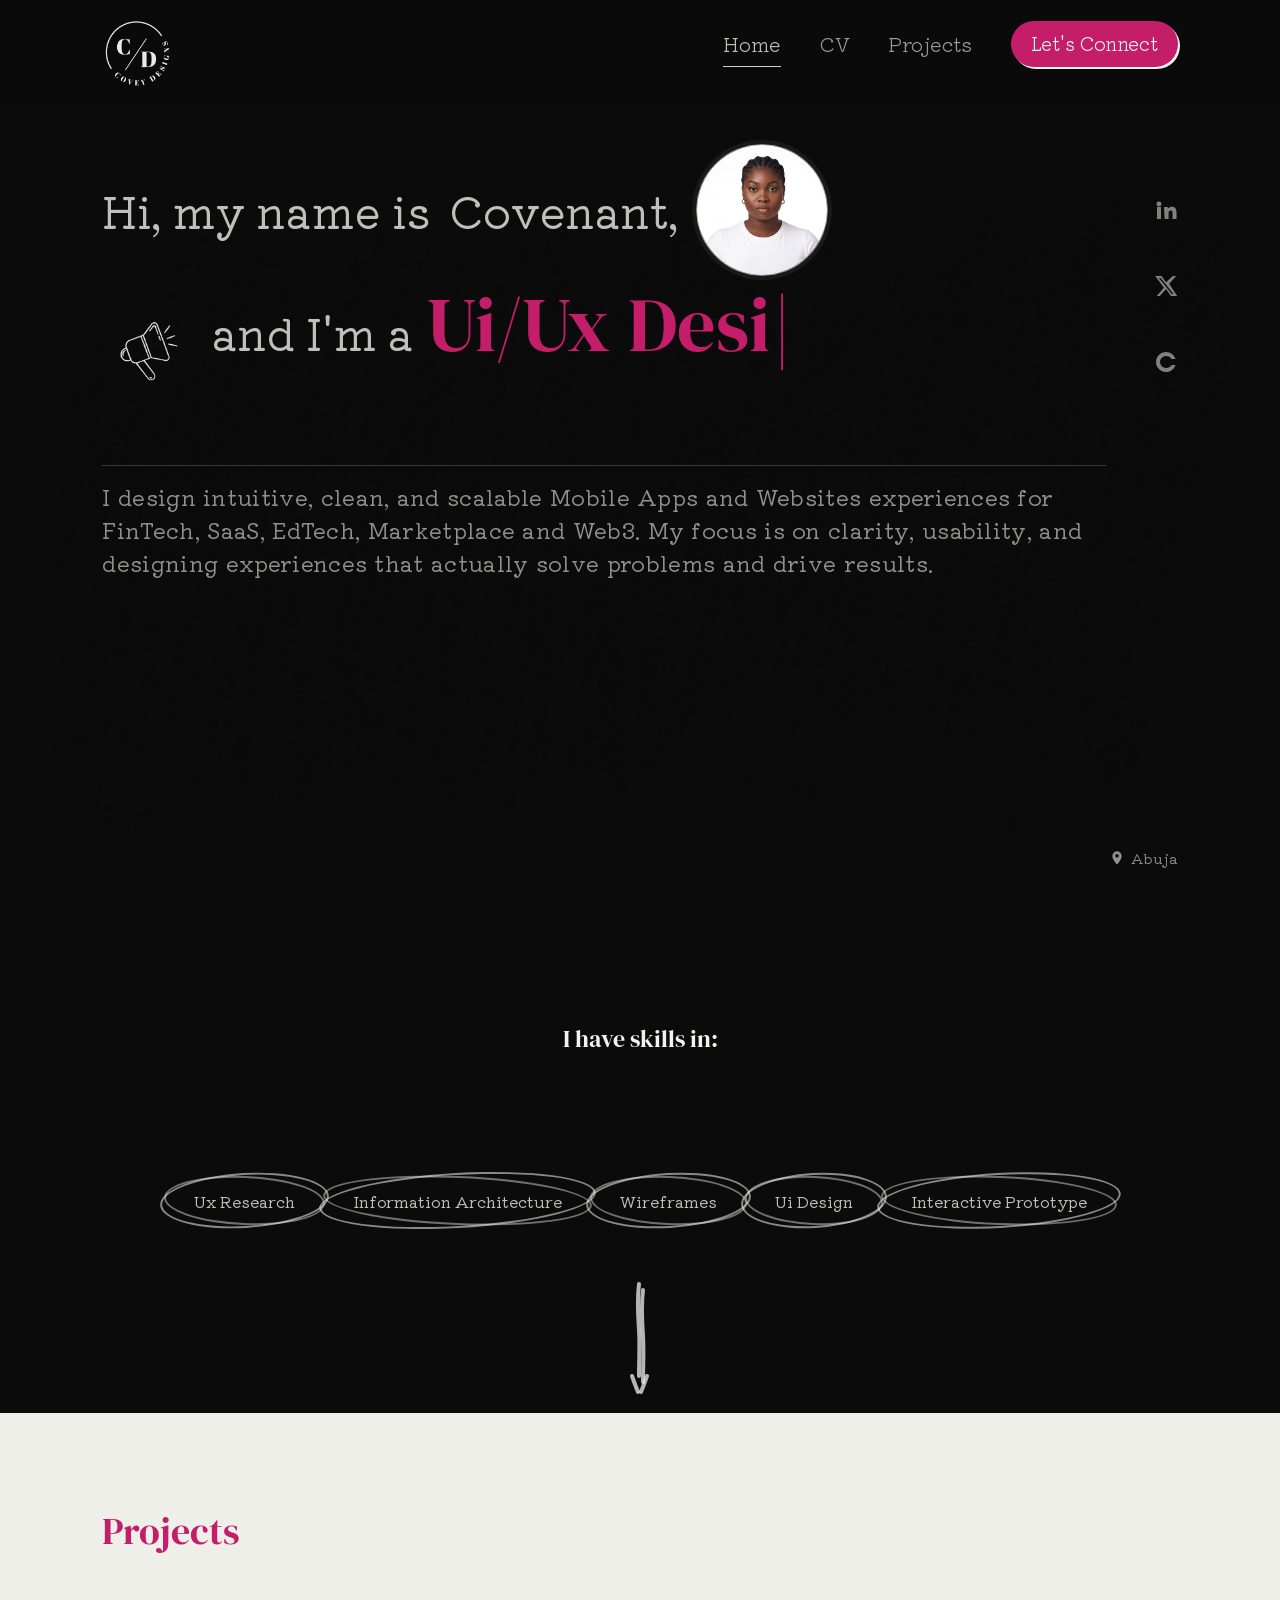
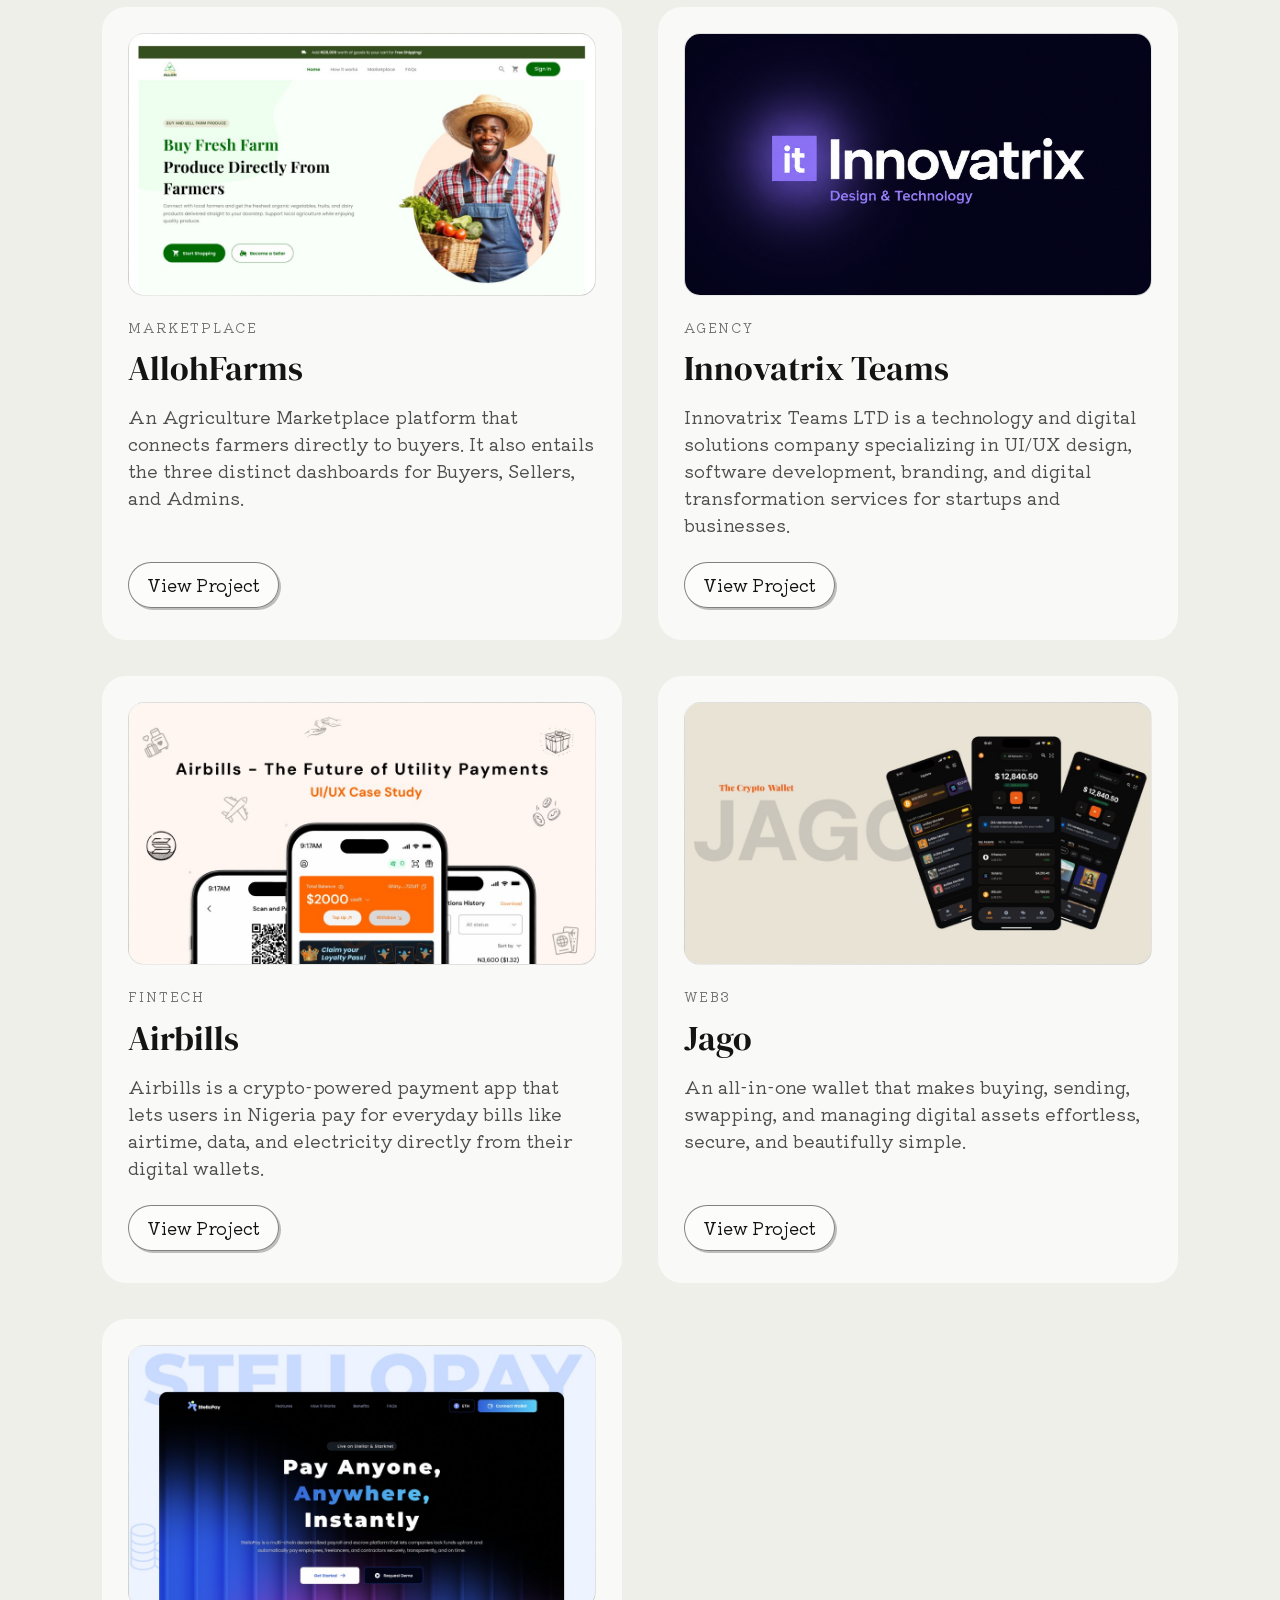
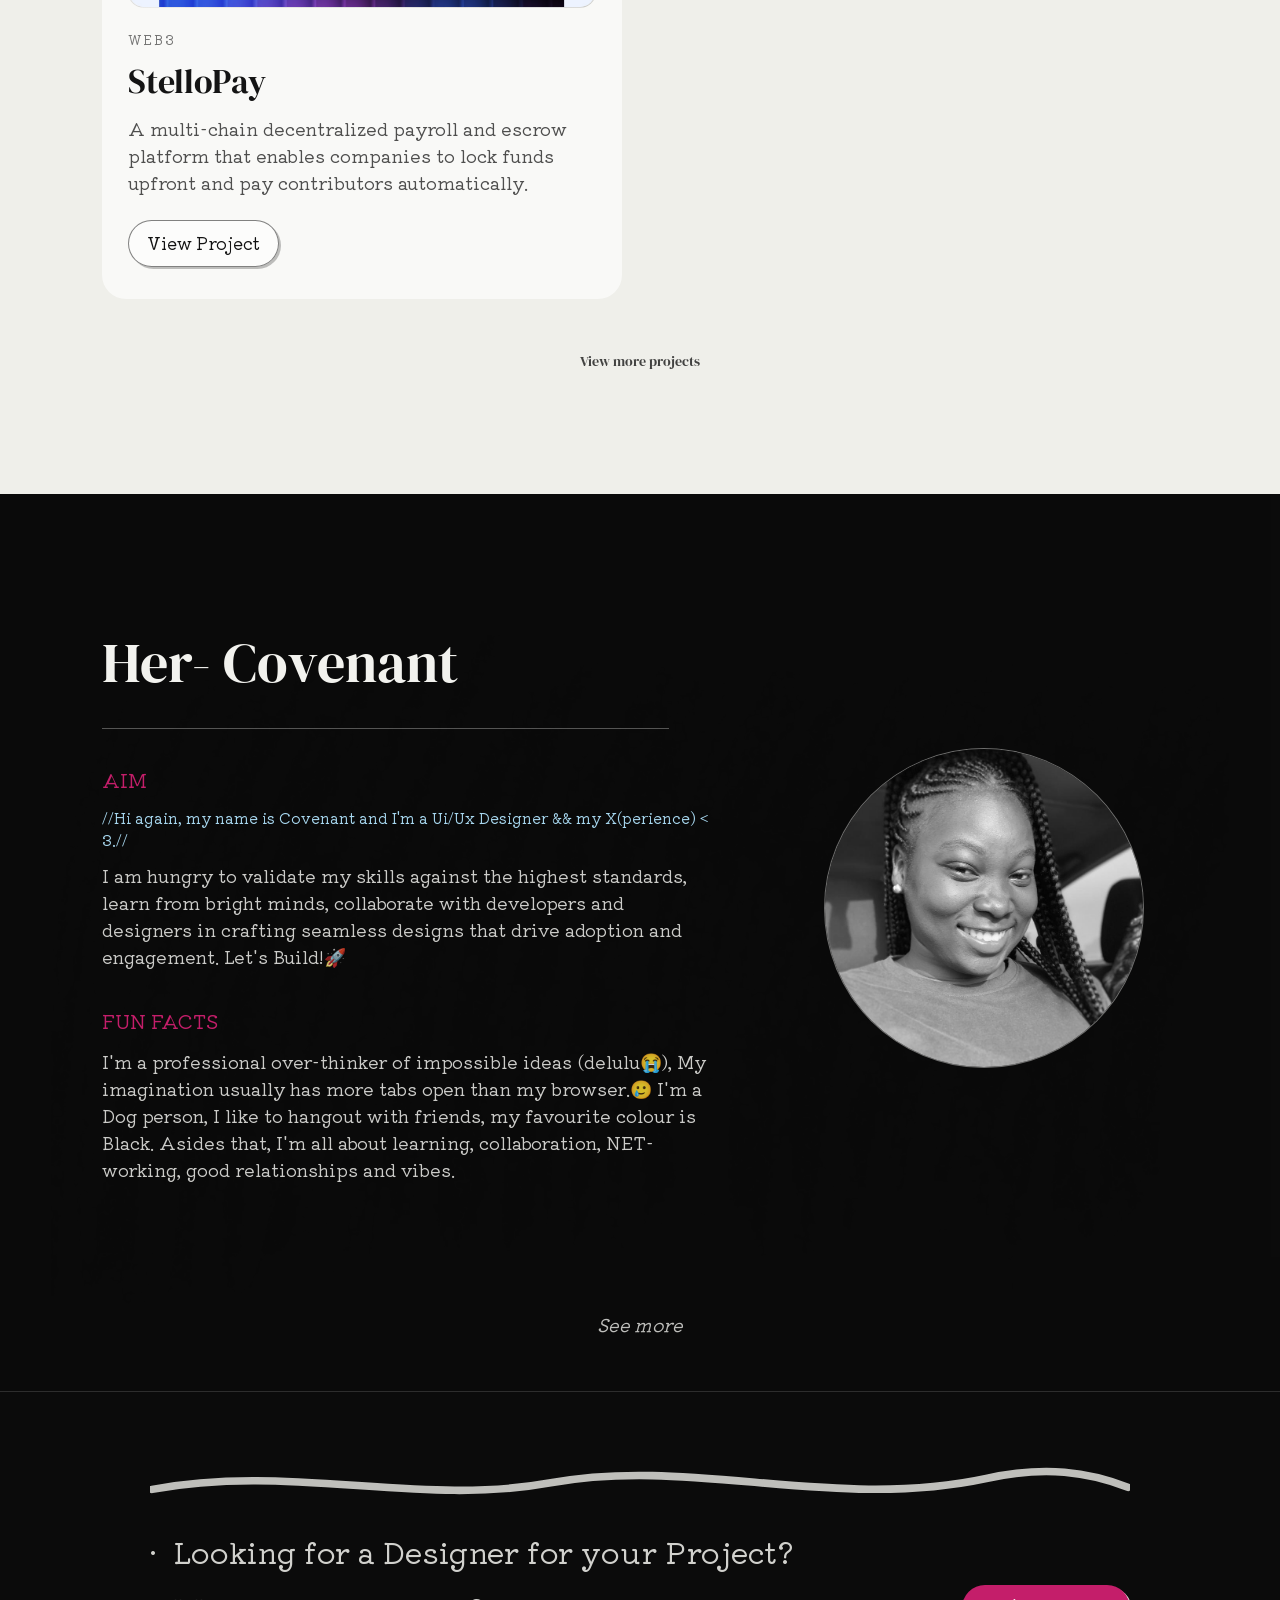
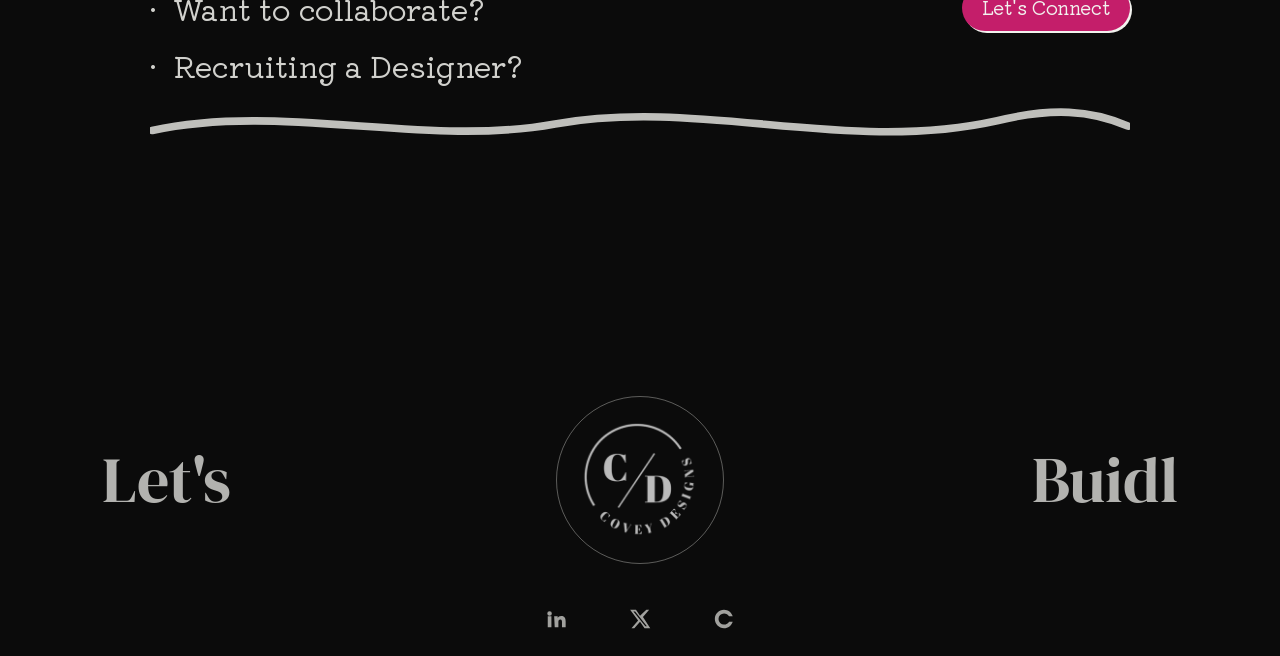
==== commit aa3a8c1b: "Add Innovatrix Teams case study as the second featured project. Co-authored-by: Cursor <cursoragent@" ====
--- a/index.html
+++ b/index.html
@@ -21,7 +21,7 @@
       href="https://fonts.googleapis.com/css2?family=DM+Serif+Display:ital@0;1&family=Kiwi+Maru:wght@300;400;500&display=swap"
       rel="stylesheet"
     />
-    <link rel="stylesheet" href="styles.css?v=71" />
+    <link rel="stylesheet" href="styles.css?v=72" />
   </head>
   <body>
     <header class="top-nav">
@@ -212,6 +212,23 @@
           <article class="project-card">
             <div class="project-thumb">
               <img
+                src="./assets/innovatrix-cover.png"
+                alt="Innovatrix Teams agency website"
+              />
+            </div>
+            <p class="project-tag">Agency</p>
+            <h3>Innovatrix Teams</h3>
+            <p class="project-copy">
+              Innovatrix Teams LTD is a technology and digital solutions company specializing in
+              UI/UX design, software development, branding, and digital transformation services
+              for startups and businesses.
+            </p>
+            <a href="case-studies/innovatrix.html" class="project-btn">View Project</a>
+          </article>
+
+          <article class="project-card">
+            <div class="project-thumb">
+              <img
                 src="./assets/airbills-cover.png"
                 alt="Airbills – The Future of Utility Payments"
               />
--- a/styles.css
+++ b/styles.css
@@ -14,6 +14,7 @@
   --val-pink: #e11d74;
   --starknet-purple: #7c3aed;
   --transver-teal: #0d9488;
+  --innovatrix-purple: #a37bff;
   --leading-body: 1.5;
 }
 
@@ -843,6 +844,10 @@
 
 .projects-section.is-visible .project-card:nth-child(4) {
   animation-delay: 0.36s;
+}
+
+.projects-section.is-visible .project-card:nth-child(5) {
+  animation-delay: 0.46s;
 }
 
 @media (min-width: 1201px) {
@@ -954,6 +959,26 @@
 @media (min-width: 1201px) {
   .project-card:nth-child(1) .project-btn:hover,
   .project-card:nth-child(1) .project-btn:active {
+    background: var(--allohfarms-green);
+    border-color: var(--allohfarms-green);
+    color: #ffffff;
+    box-shadow: 2px 2px 0 rgba(47, 107, 69, 0.42);
+    transform: scale(1.08);
+    padding: 11px 22px 12px;
+  }
+
+  .project-card:nth-child(2) .project-btn:hover,
+  .project-card:nth-child(2) .project-btn:active {
+    background: var(--innovatrix-purple);
+    border-color: var(--innovatrix-purple);
+    color: #ffffff;
+    box-shadow: 2px 2px 0 rgba(163, 123, 255, 0.42);
+    transform: scale(1.08);
+    padding: 11px 22px 12px;
+  }
+
+  .project-card:nth-child(3) .project-btn:hover,
+  .project-card:nth-child(3) .project-btn:active {
     background: var(--airbills-orange);
     border-color: var(--airbills-orange);
     color: #ffffff;
@@ -962,18 +987,8 @@
     padding: 11px 22px 12px;
   }
 
-  .project-card:nth-child(2) .project-btn:hover,
-  .project-card:nth-child(2) .project-btn:active {
-    background: var(--allohfarms-green);
-    border-color: var(--allohfarms-green);
-    color: #ffffff;
-    box-shadow: 2px 2px 0 rgba(47, 107, 69, 0.42);
-    transform: scale(1.08);
-    padding: 11px 22px 12px;
-  }
-
-  .project-card:nth-child(3) .project-btn:hover,
-  .project-card:nth-child(3) .project-btn:active {
+  .project-card:nth-child(4) .project-btn:hover,
+  .project-card:nth-child(4) .project-btn:active {
     background: var(--jago-orange);
     border-color: var(--jago-orange);
     color: #ffffff;
@@ -982,8 +997,8 @@
     padding: 11px 22px 12px;
   }
 
-  .project-card:nth-child(4) .project-btn:hover,
-  .project-card:nth-child(4) .project-btn:active {
+  .project-card:nth-child(5) .project-btn:hover,
+  .project-card:nth-child(5) .project-btn:active {
     background: var(--stellopay-blue);
     border-color: var(--stellopay-blue);
     color: #ffffff;
@@ -995,6 +1010,22 @@
 
 @media (max-width: 1200px) {
   .project-card:nth-child(1) .project-btn:active {
+    background: var(--allohfarms-green);
+    border-color: var(--allohfarms-green);
+    color: #ffffff;
+    box-shadow: 2px 2px 0 rgba(47, 107, 69, 0.42);
+    transition-duration: 0.12s;
+  }
+
+  .project-card:nth-child(2) .project-btn:active {
+    background: var(--innovatrix-purple);
+    border-color: var(--innovatrix-purple);
+    color: #ffffff;
+    box-shadow: 2px 2px 0 rgba(163, 123, 255, 0.42);
+    transition-duration: 0.12s;
+  }
+
+  .project-card:nth-child(3) .project-btn:active {
     background: var(--airbills-orange);
     border-color: var(--airbills-orange);
     color: #ffffff;
@@ -1002,15 +1033,7 @@
     transition-duration: 0.12s;
   }
 
-  .project-card:nth-child(2) .project-btn:active {
-    background: var(--allohfarms-green);
-    border-color: var(--allohfarms-green);
-    color: #ffffff;
-    box-shadow: 2px 2px 0 rgba(47, 107, 69, 0.42);
-    transition-duration: 0.12s;
-  }
-
-  .project-card:nth-child(3) .project-btn:active {
+  .project-card:nth-child(4) .project-btn:active {
     background: var(--jago-orange);
     border-color: var(--jago-orange);
     color: #ffffff;
@@ -1018,7 +1041,7 @@
     transition-duration: 0.12s;
   }
 
-  .project-card:nth-child(4) .project-btn:active {
+  .project-card:nth-child(5) .project-btn:active {
     background: var(--stellopay-blue);
     border-color: var(--stellopay-blue);
     color: #ffffff;
@@ -1140,8 +1163,8 @@
       0 0 0 2px var(--connect-pink);
   }
 
-  .projects-grid--all .project-card:nth-child(5) .project-btn:hover,
-  .projects-grid--all .project-card:nth-child(5) .project-btn:active {
+  .projects-grid--all .project-card:nth-child(6) .project-btn:hover,
+  .projects-grid--all .project-card:nth-child(6) .project-btn:active {
     background: var(--val-pink);
     border-color: var(--val-pink);
     color: #ffffff;
@@ -1150,8 +1173,8 @@
     padding: 11px 22px 12px;
   }
 
-  .projects-grid--all .project-card:nth-child(6) .project-btn:hover,
-  .projects-grid--all .project-card:nth-child(6) .project-btn:active {
+  .projects-grid--all .project-card:nth-child(7) .project-btn:hover,
+  .projects-grid--all .project-card:nth-child(7) .project-btn:active {
     background: var(--starknet-purple);
     border-color: var(--starknet-purple);
     color: #ffffff;
@@ -1160,8 +1183,8 @@
     padding: 11px 22px 12px;
   }
 
-  .projects-grid--all .project-card:nth-child(7) .project-btn:hover,
-  .projects-grid--all .project-card:nth-child(7) .project-btn:active {
+  .projects-grid--all .project-card:nth-child(8) .project-btn:hover,
+  .projects-grid--all .project-card:nth-child(8) .project-btn:active {
     background: var(--transver-teal);
     border-color: var(--transver-teal);
     color: #ffffff;
@@ -1178,21 +1201,21 @@
       0 0 0 2px rgba(196, 30, 106, 0.34);
   }
 
-  .projects-grid--all .project-card:nth-child(5) .project-btn:active {
+  .projects-grid--all .project-card:nth-child(6) .project-btn:active {
     background: var(--val-pink);
     border-color: var(--val-pink);
     color: #ffffff;
     box-shadow: 2px 2px 0 rgba(225, 29, 116, 0.42);
   }
 
-  .projects-grid--all .project-card:nth-child(6) .project-btn:active {
+  .projects-grid--all .project-card:nth-child(7) .project-btn:active {
     background: var(--starknet-purple);
     border-color: var(--starknet-purple);
     color: #ffffff;
     box-shadow: 2px 2px 0 rgba(124, 58, 237, 0.42);
   }
 
-  .projects-grid--all .project-card:nth-child(7) .project-btn:active {
+  .projects-grid--all .project-card:nth-child(8) .project-btn:active {
     background: var(--transver-teal);
     border-color: var(--transver-teal);
     color: #ffffff;
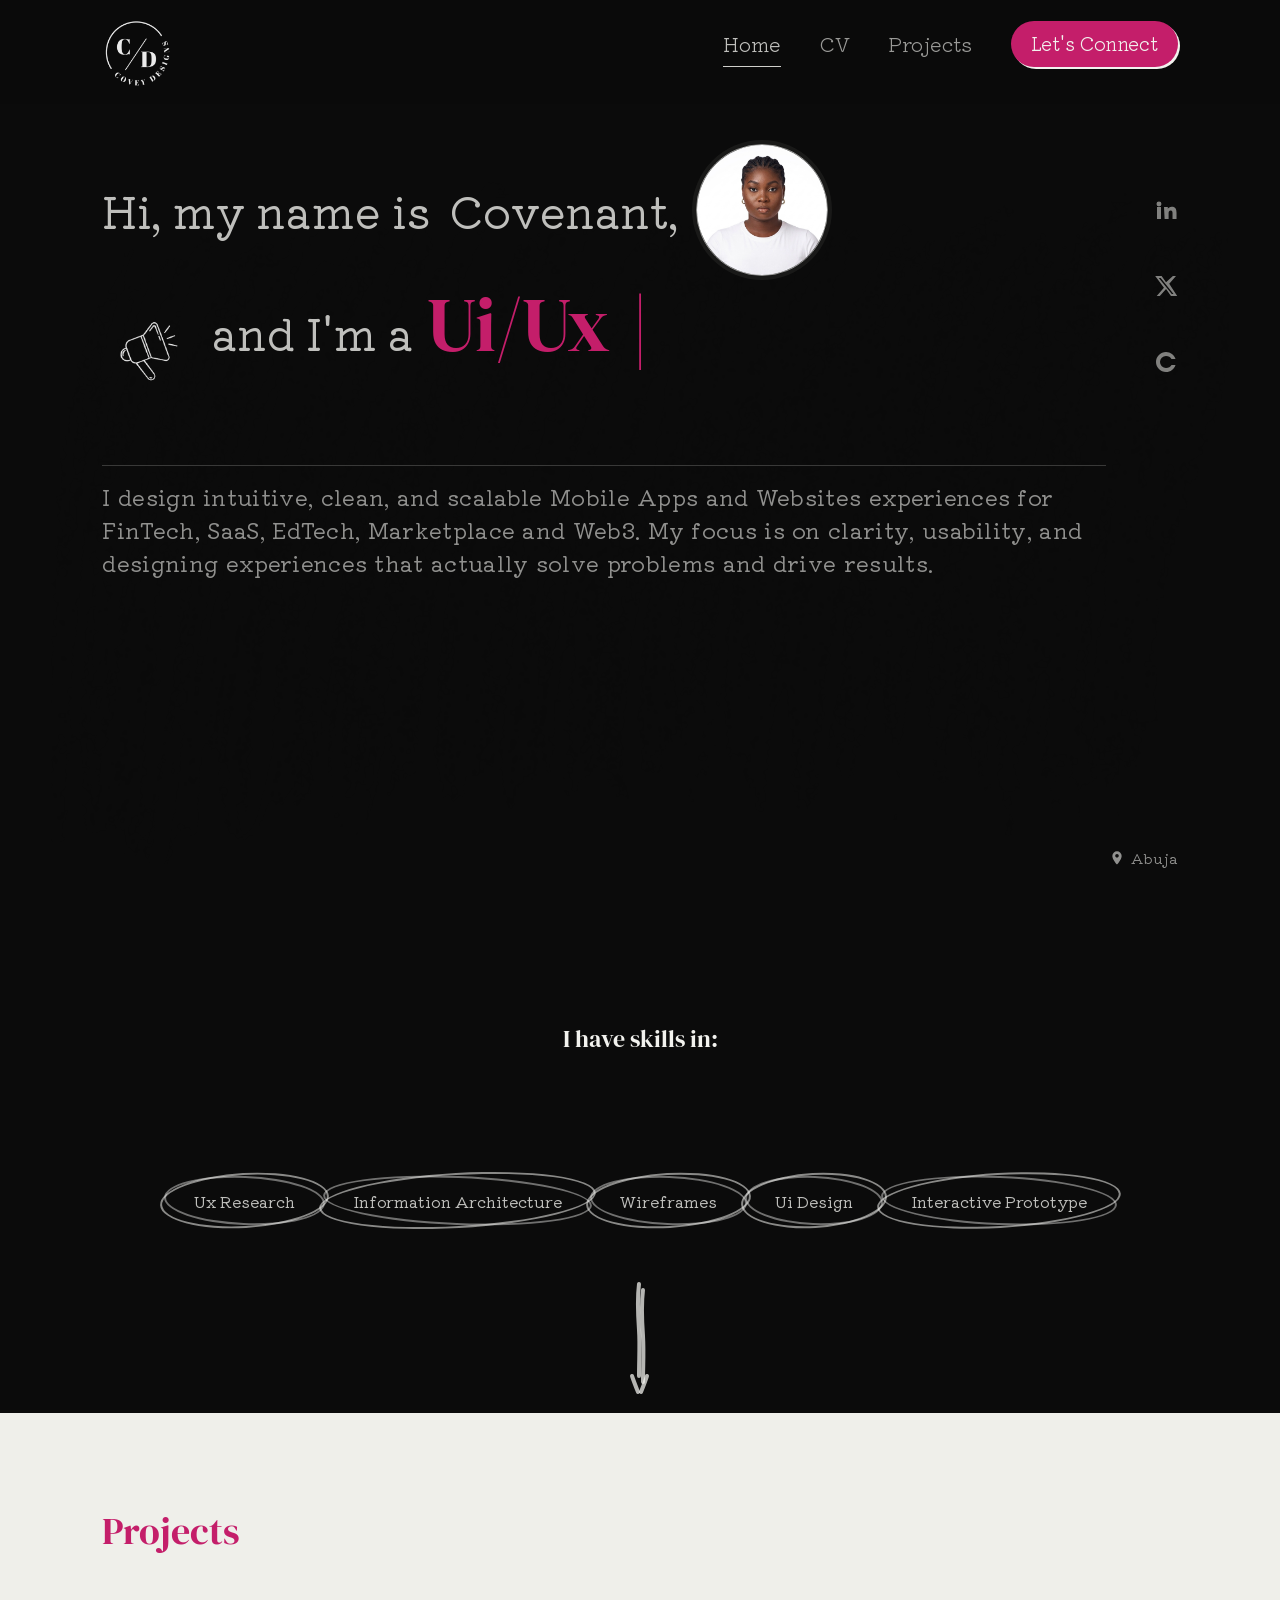
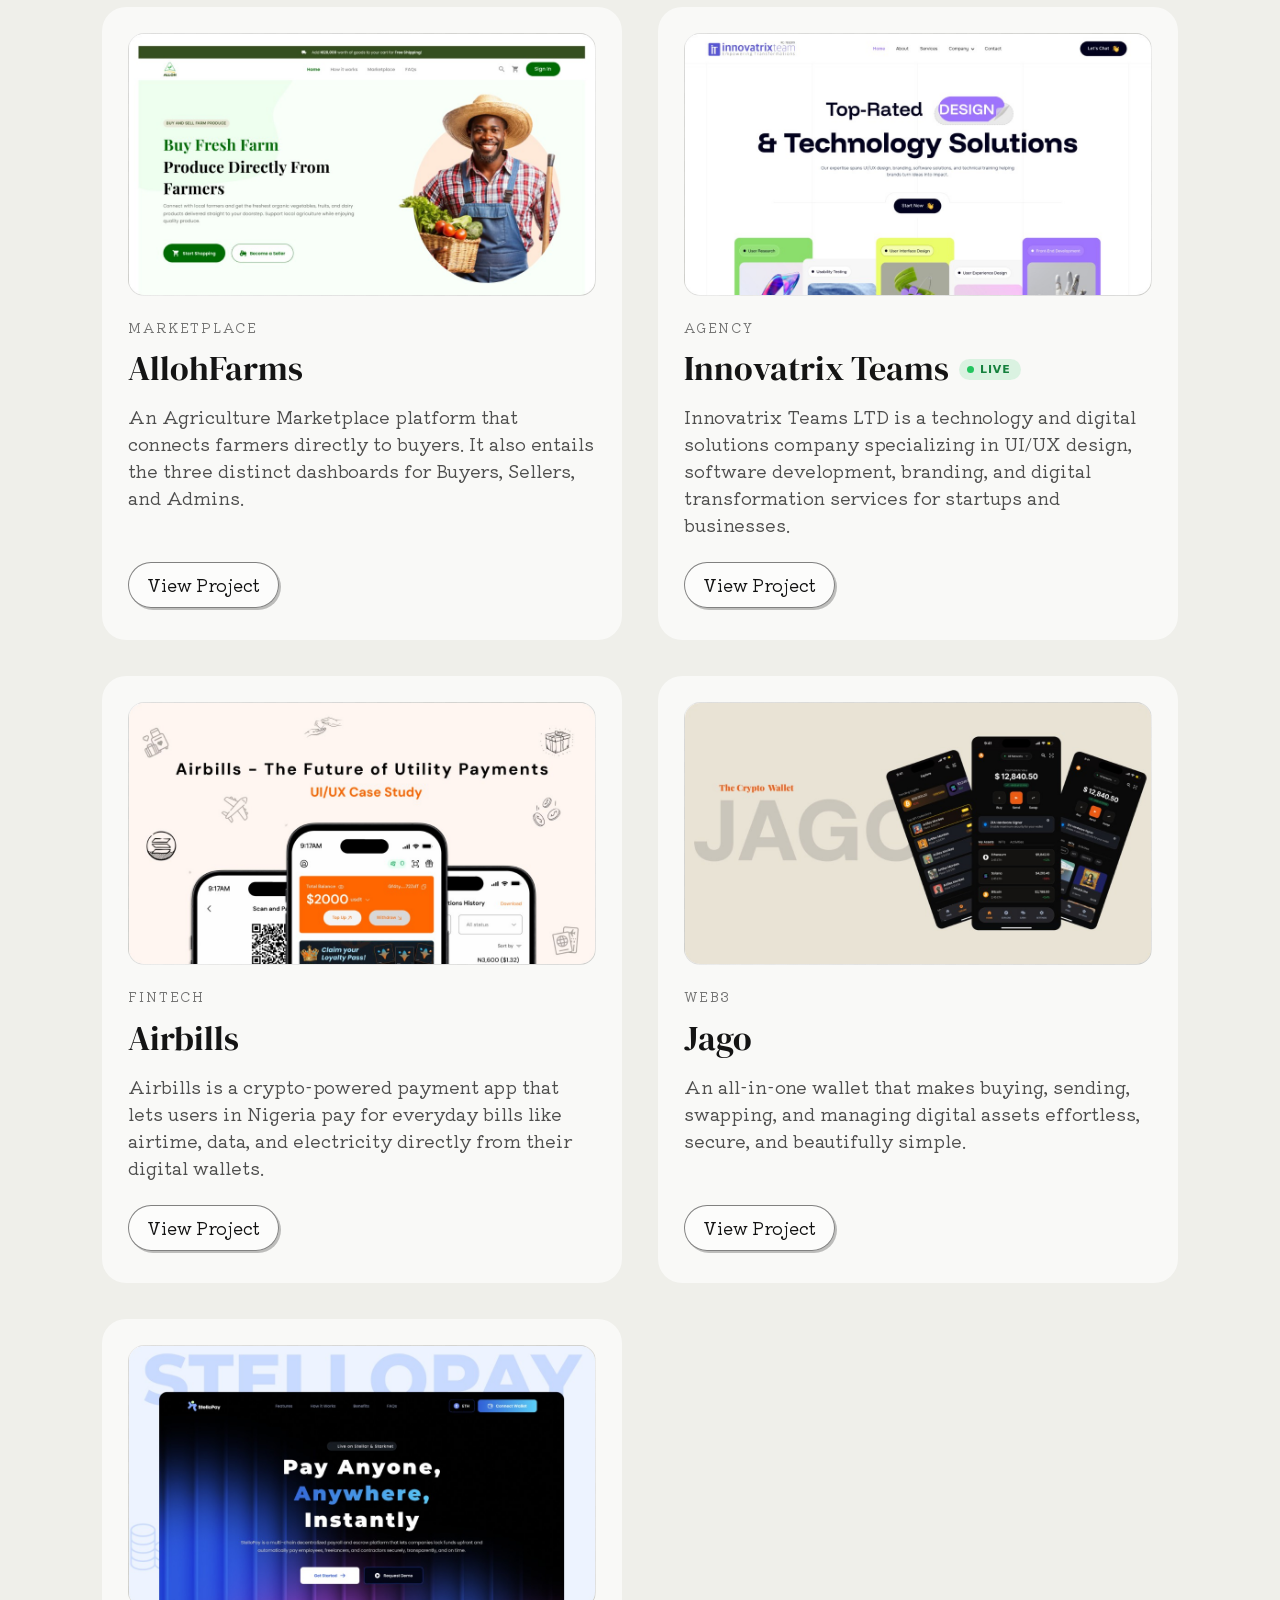
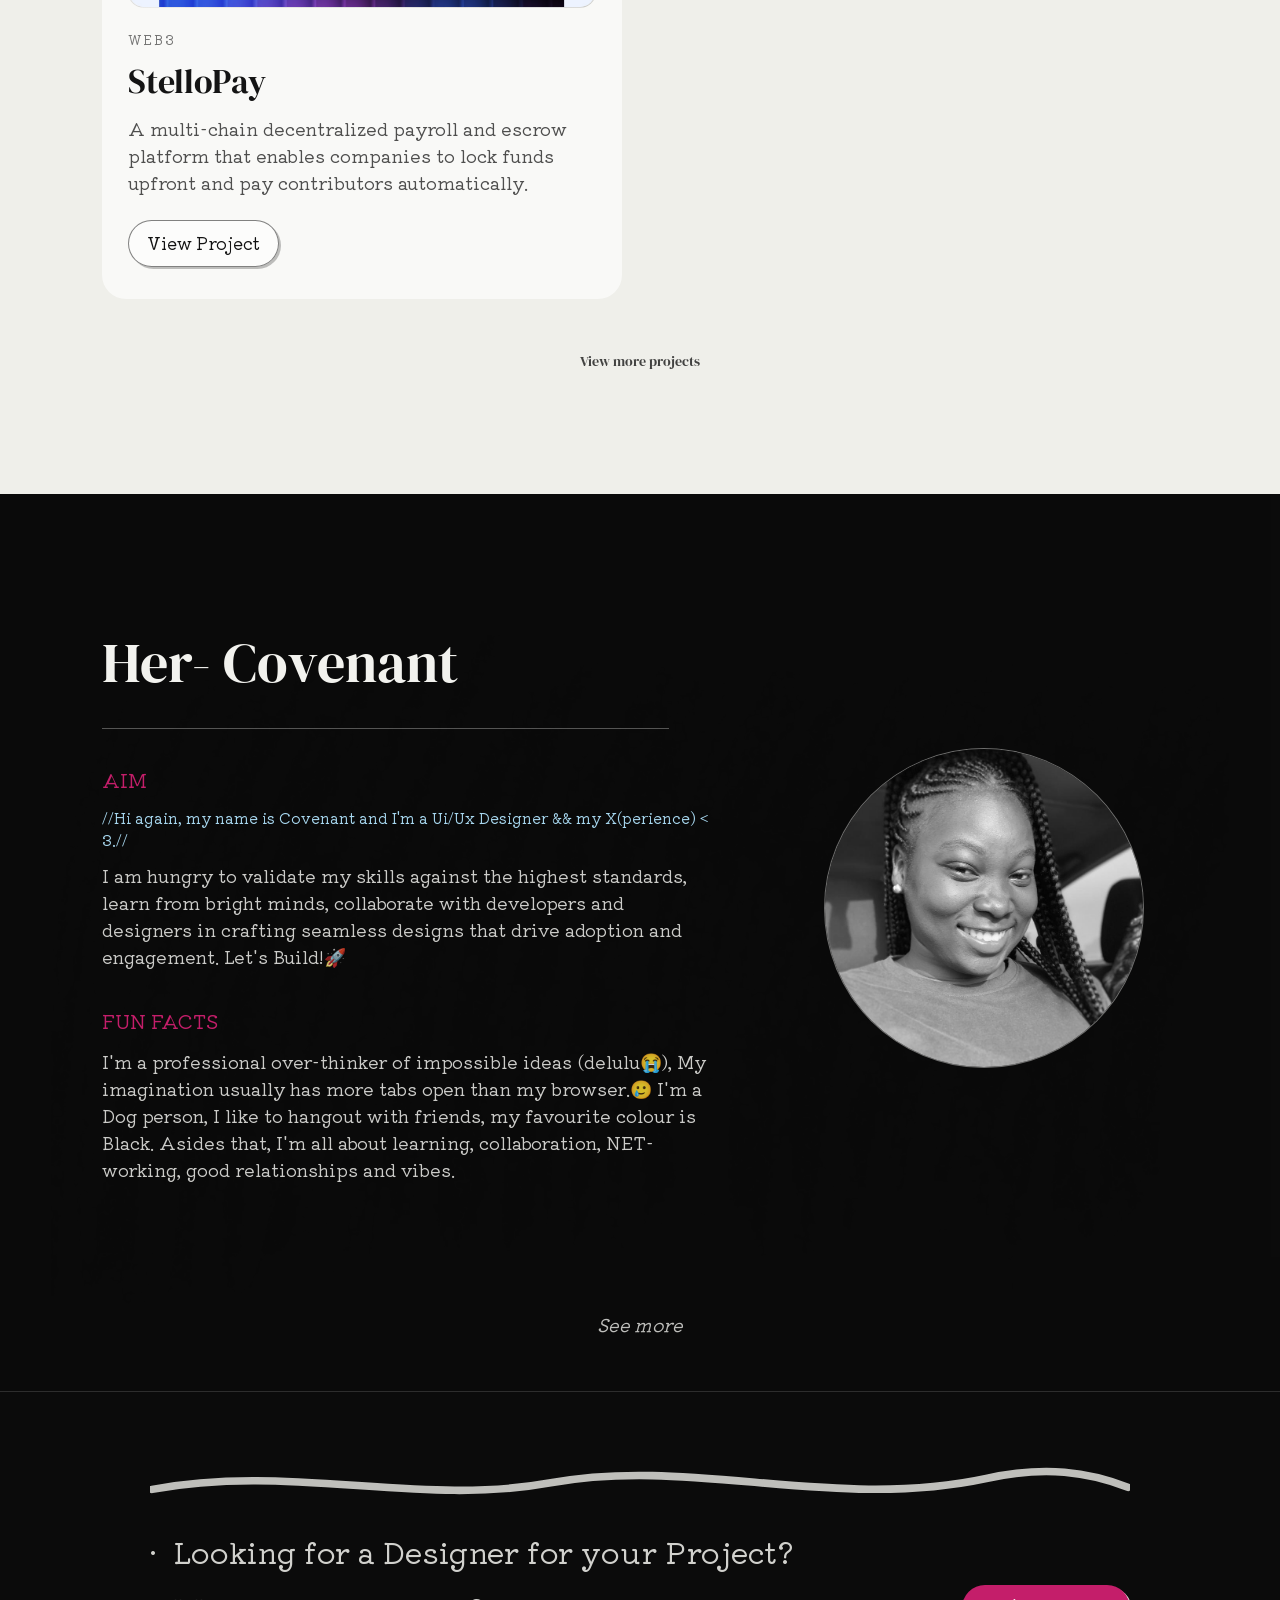
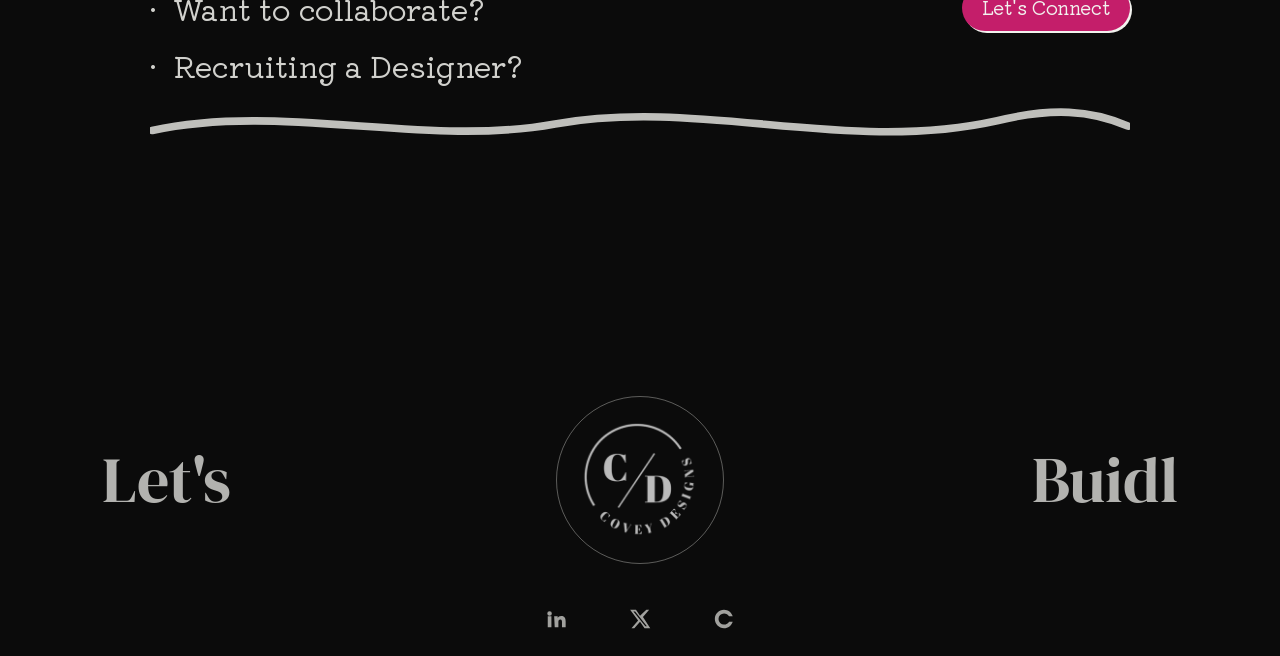
==== commit d2e8c863: "Add Live badge with green blinker to Innovatrix Teams covers. Co-authored-by: Cursor <cursoragent@cu" ====
--- a/index.html
+++ b/index.html
@@ -21,7 +21,7 @@
       href="https://fonts.googleapis.com/css2?family=DM+Serif+Display:ital@0;1&family=Kiwi+Maru:wght@300;400;500&display=swap"
       rel="stylesheet"
     />
-    <link rel="stylesheet" href="styles.css?v=72" />
+    <link rel="stylesheet" href="styles.css?v=73" />
   </head>
   <body>
     <header class="top-nav">
@@ -217,7 +217,13 @@
               />
             </div>
             <p class="project-tag">Agency</p>
-            <h3>Innovatrix Teams</h3>
+            <h3>
+              Innovatrix Teams
+              <span class="project-live" aria-label="Live">
+                <span class="project-live__dot" aria-hidden="true"></span>
+                Live
+              </span>
+            </h3>
             <p class="project-copy">
               Innovatrix Teams LTD is a technology and digital solutions company specializing in
               UI/UX design, software development, branding, and digital transformation services
--- a/styles.css
+++ b/styles.css
@@ -924,6 +924,55 @@
   line-height: 1.05;
   font-weight: 400;
   color: #141414;
+}
+
+.project-card h3:has(.project-live) {
+  display: flex;
+  flex-wrap: wrap;
+  align-items: center;
+  gap: 10px;
+}
+
+.project-live {
+  display: inline-flex;
+  align-items: center;
+  gap: 6px;
+  padding: 5px 10px 5px 8px;
+  border-radius: 999px;
+  background: rgba(34, 197, 94, 0.14);
+  color: #15803d;
+  font-family: "DM Sans", system-ui, sans-serif;
+  font-size: 11px;
+  font-weight: 700;
+  letter-spacing: 0.08em;
+  text-transform: uppercase;
+  line-height: 1;
+  white-space: nowrap;
+}
+
+.project-live__dot {
+  width: 7px;
+  height: 7px;
+  border-radius: 50%;
+  background: #22c55e;
+  flex-shrink: 0;
+  box-shadow: 0 0 0 0 rgba(34, 197, 94, 0.7);
+  animation: project-live-blink 1.5s ease-out infinite;
+}
+
+@keyframes project-live-blink {
+  0% {
+    transform: scale(1);
+    box-shadow: 0 0 0 0 rgba(34, 197, 94, 0.7);
+  }
+  70% {
+    transform: scale(1.05);
+    box-shadow: 0 0 0 8px rgba(34, 197, 94, 0);
+  }
+  100% {
+    transform: scale(1);
+    box-shadow: 0 0 0 0 rgba(34, 197, 94, 0);
+  }
 }
 
 .project-copy {
